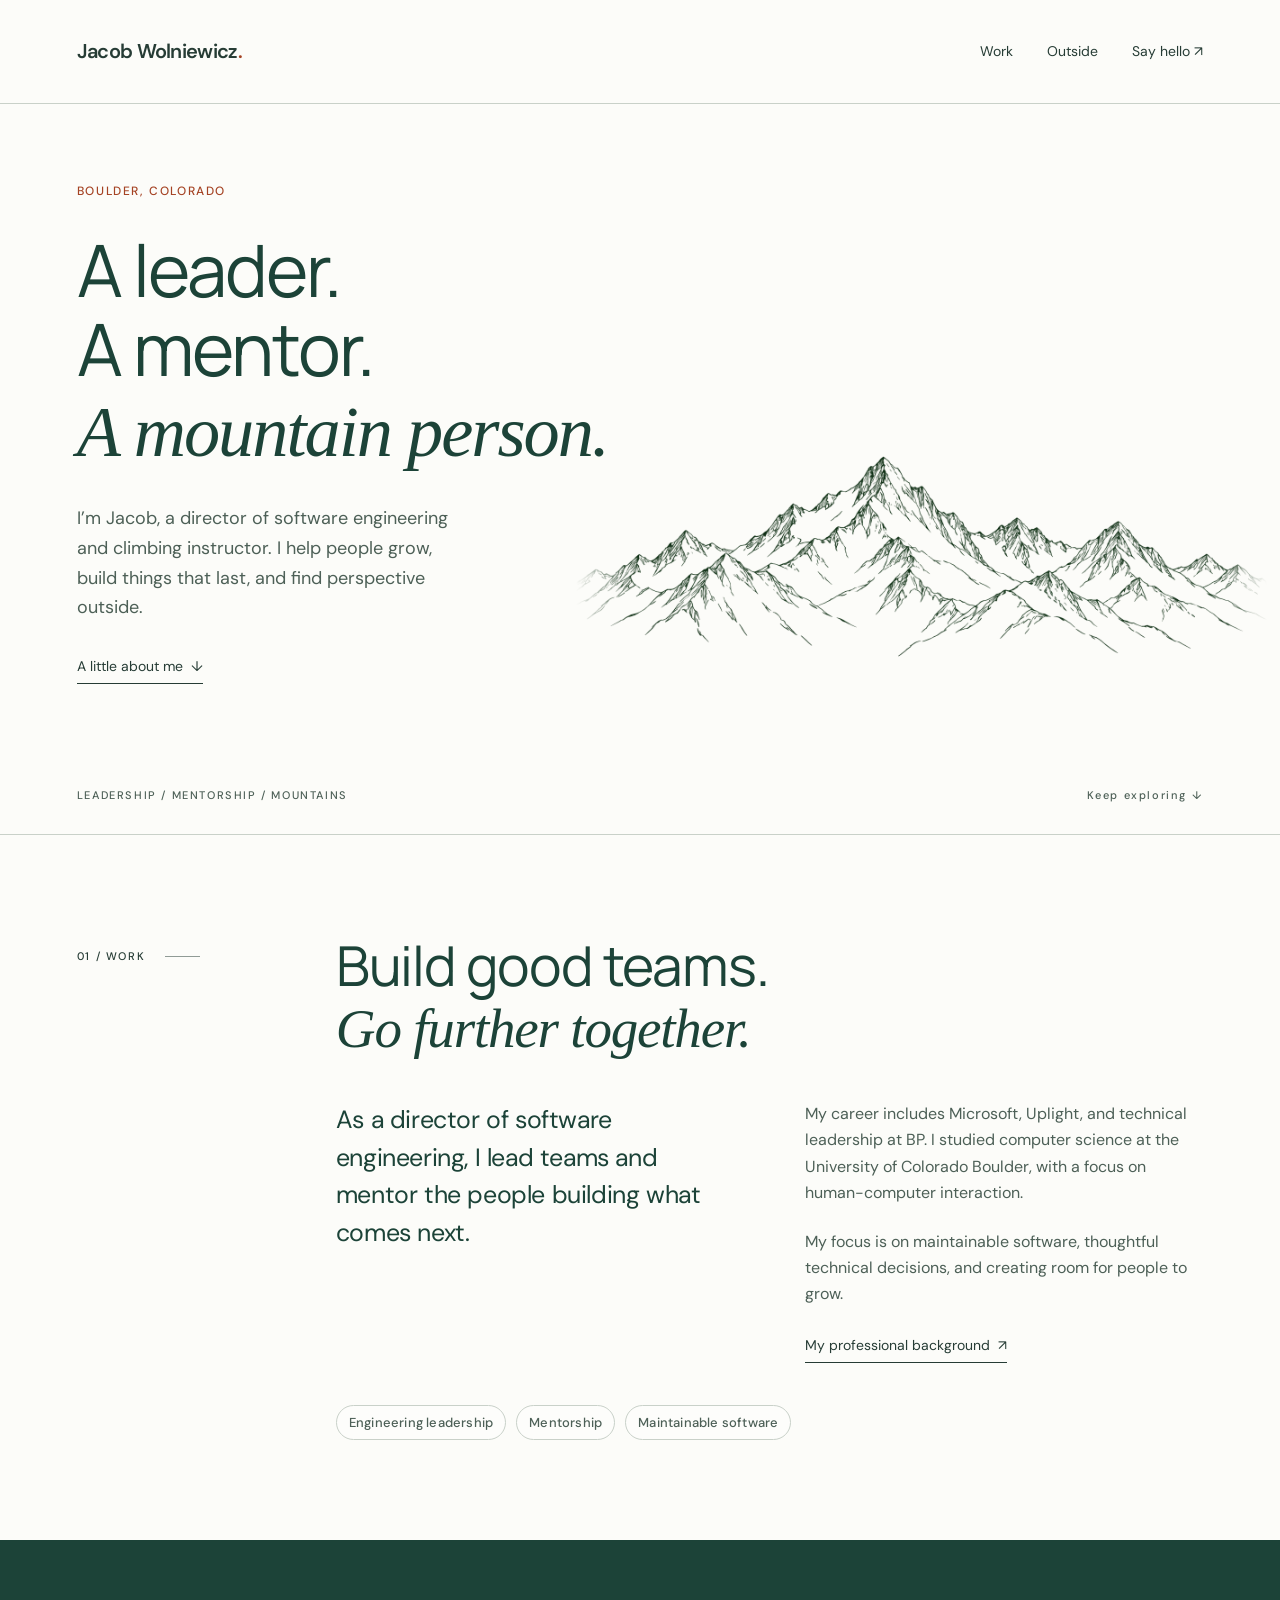
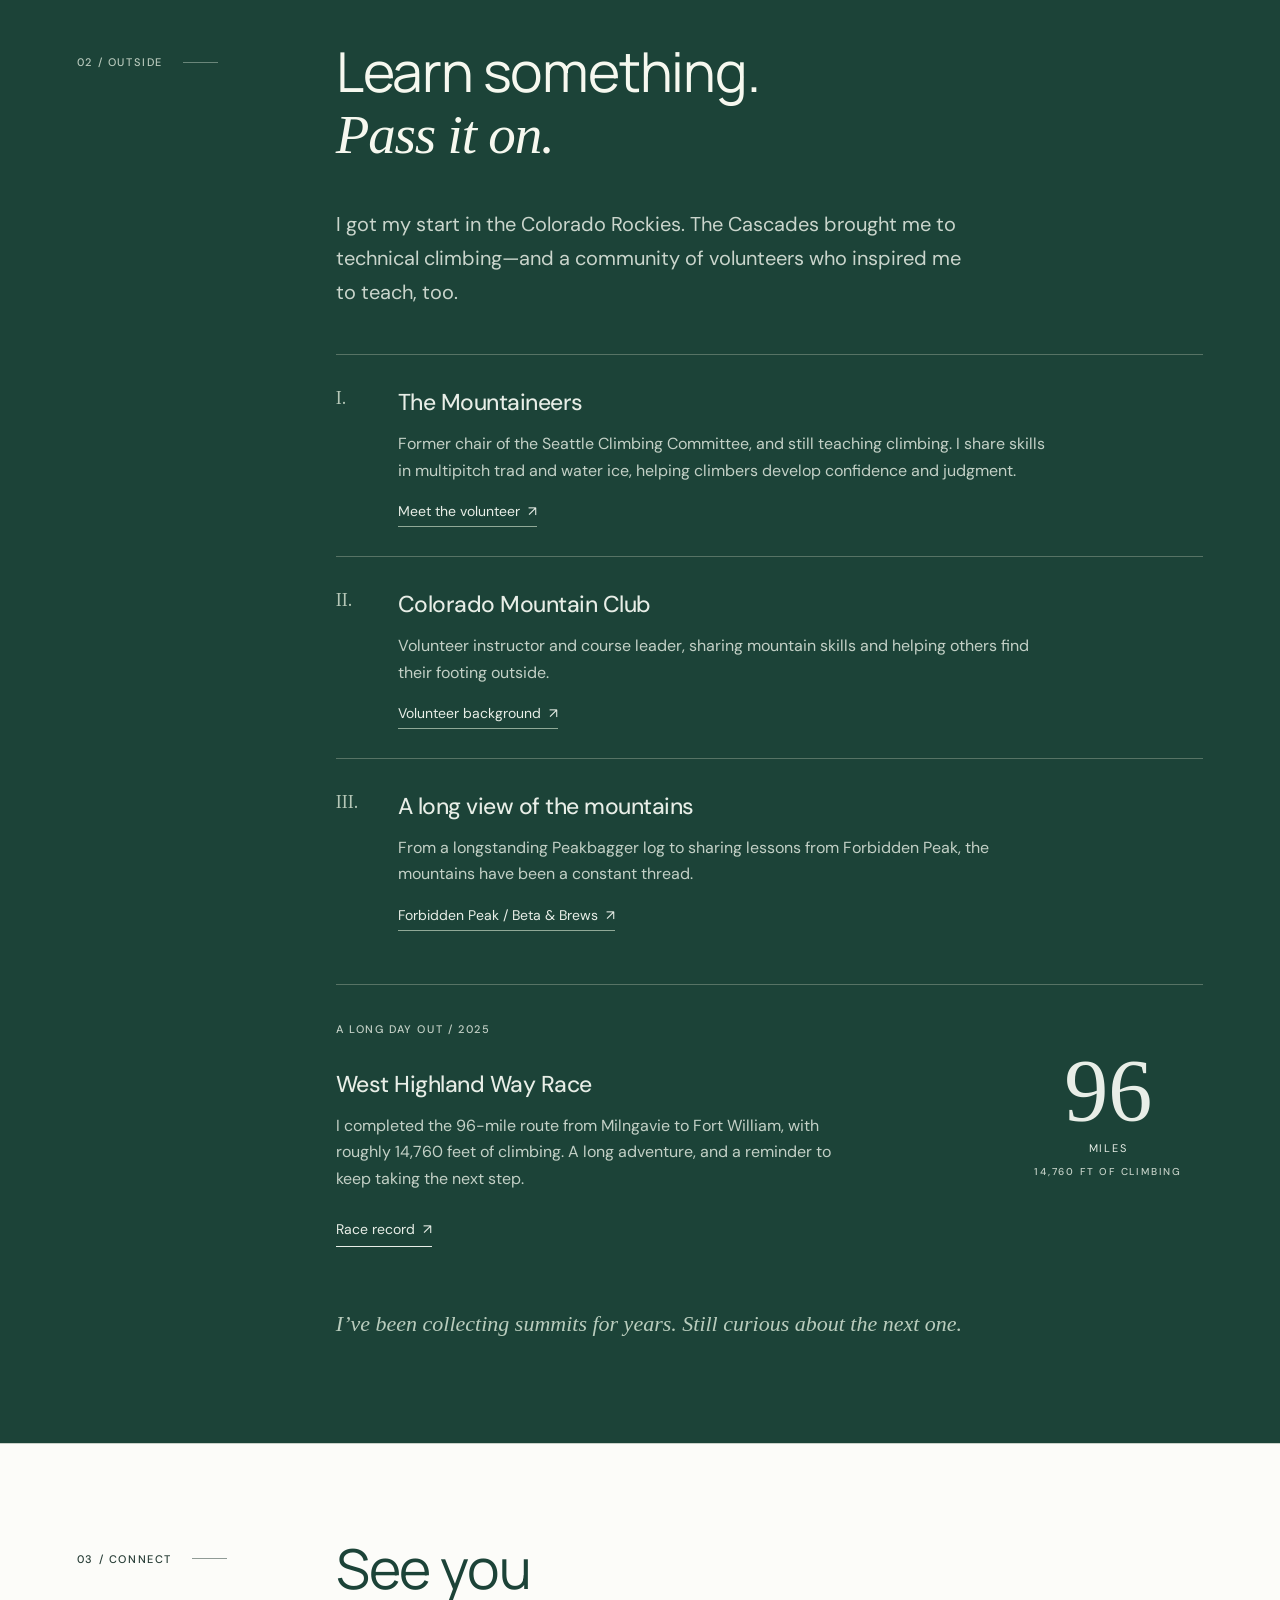
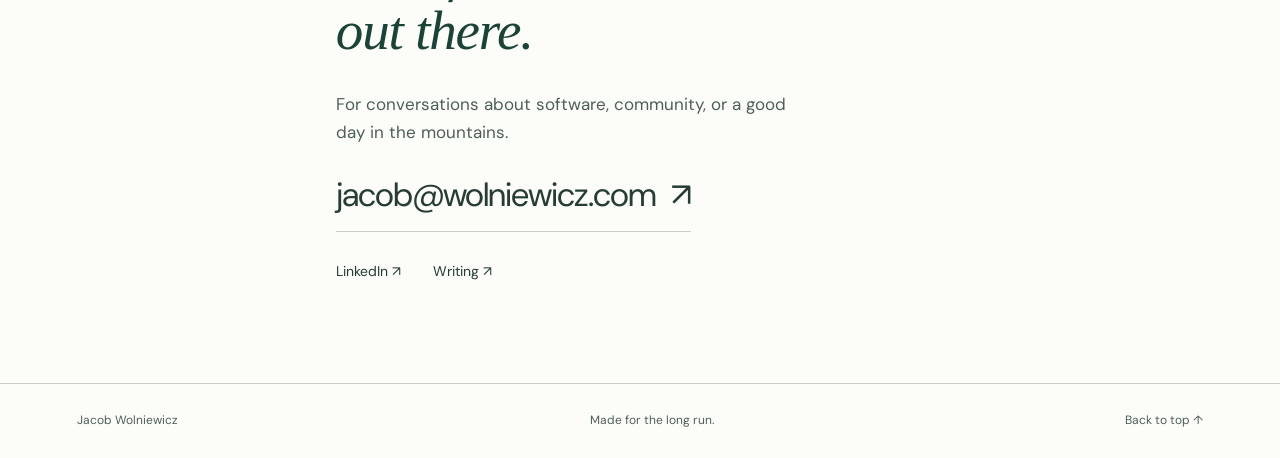
==== index.html @ ecffe402 "Polish layout and race details" ====
<!doctype html>
<html lang="en">
<head>
<meta charset="utf-8"><meta name="viewport" content="width=device-width,initial-scale=1">
<title>Jacob Wolniewicz — Software, mountains & community</title>
<meta name="description" content="Jacob Wolniewicz. Director of software engineering, mentor, and climbing instructor in Boulder, Colorado.">
<link rel="icon" href="data:image/svg+xml,%3Csvg xmlns='http://www.w3.org/2000/svg' viewBox='0 0 40 40'%3E%3Crect width='40' height='40' rx='8' fill='%231c4338'/%3E%3Ctext x='8' y='29' font-family='Arial' font-size='26' fill='white'%3EJ%3C/text%3E%3C/svg%3E">
<link rel="stylesheet" href="style.css">
</head>
<body>
<a class="skip" href="#main">Skip to content</a>
<header><a class="name" href="#main">Jacob Wolniewicz<span class="brand-dot">.</span></a><nav aria-label="Main navigation"><a href="#work">Work</a><a href="#outside">Outside</a><a href="#contact">Say hello <span aria-hidden="true">↗</span></a></nav></header>
<main id="main">
<section class="hero" aria-labelledby="intro"><div class="hero-copy"><p class="eyebrow">BOULDER, COLORADO</p><h1 id="intro">A leader.<br>A mentor.<br><em>A mountain person.</em></h1><p class="intro">I’m Jacob, a director of software engineering and climbing instructor. I help people grow, build things that last, and find perspective outside.</p><a class="text-link" href="#work">A little about me <span aria-hidden="true">↓</span></a></div><div class="art" aria-hidden="true"></div><div class="hero-bottom"><span>LEADERSHIP / MENTORSHIP / MOUNTAINS</span><span>Keep exploring ↓</span></div></section>
<section class="section work" id="work"><div class="section-label"><span>01 / WORK</span><span class="small-rule"></span></div><div class="section-body"><h2>Build good teams.<br><em>Go further together.</em></h2><div class="two-col"><p class="lead">As a director of software engineering, I lead teams and mentor the people building what comes next.</p><div><p>My career includes Microsoft, Uplight, and technical leadership at BP. I studied computer science at the University of Colorado Boulder, with a focus on human-computer interaction.</p><p>My focus is on maintainable software, thoughtful technical decisions, and creating room for people to grow.</p><a class="text-link" href="https://www.linkedin.com/in/jacob-wolniewicz">My professional background <span aria-hidden="true">↗</span></a></div></div><div class="work-notes"><span>Engineering leadership</span><span>Mentorship</span><span>Maintainable software</span></div></div></section>
<section class="outside section" id="outside"><div class="section-label"><span>02 / OUTSIDE</span><span class="small-rule"></span></div><div class="section-body"><h2>Learn something.<br><em>Pass it on.</em></h2><p class="outside-intro">I got my start in the Colorado Rockies. The Cascades brought me to technical climbing—and a community of volunteers who inspired me to teach, too.</p><div class="experience"><article><span class="index">I.</span><div><h3>The Mountaineers</h3><p>Former chair of the Seattle Climbing Committee, and still teaching climbing. I share skills in multipitch trad and water ice, helping climbers develop confidence and judgment.</p><a href="https://www.mountaineers.org/blog/leader-spotlight-jacob-wolniewicz">Meet the volunteer <span aria-hidden="true">↗</span></a></div></article><article><span class="index">II.</span><div><h3>Colorado Mountain Club</h3><p>Volunteer instructor and course leader, sharing mountain skills and helping others find their footing outside.</p><a href="https://www.linkedin.com/in/jacob-wolniewicz">Volunteer background <span aria-hidden="true">↗</span></a></div></article><article><span class="index">III.</span><div><h3>A long view of the mountains</h3><p>From a longstanding Peakbagger log to sharing lessons from Forbidden Peak, the mountains have been a constant thread.</p><a href="https://www.mountaineers.org/locations-lodges/seattle-program-center/events/beta-brews-forbidden-peak">Forbidden Peak / Beta &amp; Brews <span aria-hidden="true">↗</span></a></div></article></div><div class="milestone"><div><p class="eyebrow">A LONG DAY OUT / 2025</p><h3>West Highland Way Race</h3><p>I completed the 96-mile route from Milngavie to Fort William, with roughly 14,760 feet of climbing. A long adventure, and a reminder to keep taking the next step.</p><a class="text-link" href="https://utmb.world/en/runner/3576025.jacob.wolniewicz">Race record <span aria-hidden="true">↗</span></a></div><div class="race-number">96<span>MILES</span><small>14,760 FT OF CLIMBING</small></div></div><p class="aside">I’ve been collecting summits for years. Still curious about the next one.</p></div></section>
<section class="section contact" id="contact"><div class="section-label"><span>03 / CONNECT</span><span class="small-rule"></span></div><div class="section-body"><h2>See you<br><em>out there.</em></h2><p>For conversations about software, community, or a good day in the mountains.</p><a class="email" href="mailto:jacob@wolniewicz.com">jacob@wolniewicz.com <span aria-hidden="true">↗</span></a><div class="social"><a href="https://www.linkedin.com/in/jacob-wolniewicz">LinkedIn ↗</a><a href="https://medium.com/@jacobwolniewicz">Writing ↗</a></div></div></section>
</main><footer><a href="#main">Jacob Wolniewicz</a><span>Made for the long run.</span><a href="#main">Back to top ↑</a></footer>
</body></html>
---- style.css ----
@import url('https://fonts.googleapis.com/css2?family=DM+Sans:wght@400;450;500;600;700&family=Manrope:wght@400;500;600&display=swap');
:root{--ink:#1c4338;--text:#263c35;--muted:#4d6057;--line:#c9d1c9;--paper:#fcfcf9;--accent:#a54324}*{box-sizing:border-box}html{scroll-behavior:smooth;scroll-padding-top:6rem}body{margin:0;color:var(--text);background:var(--paper);font-family:'DM Sans',sans-serif;font-size:17px;line-height:1.65}a{color:inherit;text-decoration:none}a:hover{color:var(--accent)}a:focus-visible{outline:2px solid var(--accent);outline-offset:6px}.skip{position:fixed;top:-6rem;padding:1rem;background:white;z-index:10}.skip:focus{top:0}header{height:104px;max-width:1440px;margin:auto;padding:0 6%;display:flex;align-items:center;justify-content:space-between;border-bottom:1px solid var(--line);gap:24px}.name{font-size:20px;letter-spacing:-.7px;font-weight:600}.brand-dot{color:var(--accent)}nav{display:flex;gap:34px;font-size:14px}.hero{position:relative;max-width:1440px;margin:auto;min-height:730px;padding:78px 6% 86px;overflow:hidden}.hero-copy{position:relative;z-index:1;width:56%;pointer-events:none}.hero-copy a{pointer-events:auto}.eyebrow,.section-label,.hero-bottom,.work-notes{font-size:12px;letter-spacing:1.6px;font-weight:500}.eyebrow{margin:0 0 28px;color:var(--accent)}h1,h2{font-family:'Manrope',sans-serif;font-weight:400;line-height:1.1;margin:0;color:var(--ink)}h1{font-size:clamp(52px,5.65vw,81px);letter-spacing:-2px}h1 em,h2 em{font-family:Georgia,serif;font-weight:400}p{margin:0 0 22px}.intro{max-width:390px;margin:32px 0 28px;color:var(--muted);font-size:18px}.text-link{display:inline-flex;gap:8px;align-items:center;font-size:14px;border-bottom:1px solid currentColor;padding-bottom:5px}.art{position:absolute;width:54%;height:500px;right:1%;top:150px;background-position:right bottom;background-size:contain;background-repeat:no-repeat;pointer-events:none;-webkit-mask-image:linear-gradient(to right,transparent 0,#000 8%,#000 94%,transparent 100%);mask-image:linear-gradient(to right,transparent 0,#000 8%,#000 94%,transparent 100%)}.hero-bottom{position:absolute;bottom:30px;left:6%;right:6%;display:flex;justify-content:space-between;gap:20px;color:var(--muted);font-size:11px}.section{padding:100px 6%;display:grid;grid-template-columns:23% 77%;border-top:1px solid var(--line);max-width:1440px;margin:auto}.section-label{padding-top:12px;display:flex;align-items:center;gap:20px;align-self:start;font-size:11px}.small-rule{width:35px;height:1px;background:currentColor;opacity:.5}h2{font-size:clamp(40px,4.3vw,62px);margin-bottom:42px;letter-spacing:-1.2px}h2 em{letter-spacing:-1.2px}.two-col{display:grid;grid-template-columns:1fr 1fr;gap:70px}.two-col p{font-size:16px;color:var(--muted)}.two-col .lead{font-size:25px;line-height:1.5;letter-spacing:-.4px;color:var(--ink)}.work-notes{display:flex;flex-wrap:wrap;gap:10px;margin-top:42px;letter-spacing:.2px;font-size:13px;color:var(--muted)}.work-notes span{border:1px solid var(--line);border-radius:999px;padding:6px 12px;background:rgba(255,255,255,.32)}.outside{background:var(--ink);color:#e8eee7;border-color:var(--ink)}.outside h2{color:#f6f8ef}.outside-intro{max-width:640px;font-size:20px;line-height:1.7;color:#cad5cc}.outside .section-label{color:#b8c9bc}.experience{margin-top:45px}.experience article{display:grid;grid-template-columns:52px 1fr;gap:10px;border-top:1px solid #577365;padding:29px 0}.index{font-family:Georgia,serif;font-size:18px;color:#b5c7b7}h3{margin:0 0 9px;font-size:23px;font-weight:450;letter-spacing:-.5px}.experience p{max-width:650px;font-size:16px;color:#c3d0c6;margin-bottom:12px}.experience a{display:inline-flex;gap:8px;align-items:center;font-size:14px;border-bottom:1px solid #90a997;padding-bottom:3px}.outside a:hover{color:#fff}.aside{font-family:Georgia,serif;font-size:22px;font-style:italic;color:#b9ccbd;margin:24px 0 0}.contact{padding-top:94px;padding-bottom:100px}.contact h2{margin-bottom:28px}.contact p{color:var(--muted);max-width:460px}.email{font-size:clamp(19px,2.6vw,34px);letter-spacing:-1px;border-bottom:1px solid var(--line);padding-bottom:8px;display:inline-block;overflow-wrap:anywhere}.email span{margin-left:8px}.social{display:flex;gap:32px;font-size:14px;margin-top:28px}footer{max-width:1440px;margin:auto;padding:27px 6%;border-top:1px solid var(--line);display:flex;justify-content:space-between;gap:20px;font-size:12px;color:var(--muted)}@media(min-width:1441px){body{max-width:1600px;margin:auto}}@media(max-width:800px){header{height:84px;padding:0 6%}nav{gap:18px}.name{font-size:17px}.hero{padding-top:60px;min-height:790px}.hero-copy{width:100%}h1{font-size:60px;letter-spacing:-1.5px}.intro{max-width:340px}.art{width:87%;right:1%;height:330px;top:415px;opacity:.85}.hero-bottom{font-size:10px}.hero-bottom span:last-child{display:none}.section{grid-template-columns:1fr;padding:58px 6%;gap:28px}.section-label{padding:0}h2{font-size:48px;margin-bottom:30px}.two-col{gap:24px}.two-col .lead{font-size:22px}.outside-intro{font-size:18px}.experience article{grid-template-columns:34px 1fr}.contact{padding-bottom:64px}footer span{display:none}}@media(max-width:450px){header{gap:14px}.name{max-width:120px;line-height:1.25}nav{gap:15px;font-size:13px}nav a:last-child span{display:none}.hero{min-height:775px}h1{font-size:53px}.hero-copy{width:100%}.intro{font-size:17px;max-width:310px}.two-col{grid-template-columns:1fr}.art{top:437px;height:260px;width:100%;right:0}.hero-bottom{letter-spacing:.8px}.work-notes{margin-top:28px}.email{font-size:21px;letter-spacing:-.5px}.email span{margin-left:4px}h2{font-size:43px}.aside{font-size:20px}}@media(prefers-reduced-motion:reduce){html{scroll-behavior:auto}}

.art{background-image:url('alpine-line-art-transparent.png')}

.milestone{border-top:1px solid #577365;margin-top:24px;padding:35px 0;display:grid;grid-template-columns:1fr 190px;gap:40px}.milestone p{font-size:16px;color:#c3d0c6;max-width:520px}.milestone .eyebrow{font-size:11px;color:#c3d0c6}.race-number{font-family:Georgia,serif;font-size:88px;line-height:1.05;text-align:center;padding-top:25px}.race-number span,.race-number small{display:block;font-family:'DM Sans',sans-serif;letter-spacing:1.8px}.race-number span{font-size:11px;margin-top:6px}.race-number small{font-size:10px;font-weight:500;margin-top:12px;color:#c3d0c6}@media(max-width:800px){.hero-copy{width:100%}h1{font-size:clamp(42px,7vw,60px)}}@media(max-width:450px){.milestone{grid-template-columns:1fr;gap:4px}.race-number{text-align:left;font-size:66px;padding:0}.race-number span{display:inline;margin-left:14px}.race-number small{font-size:9px;margin-top:7px}h1 em{letter-spacing:-1.5px}}

h1 em{letter-spacing:-2px}@media(min-width:801px) and (max-width:1100px){.art{right:1%;width:56%}}
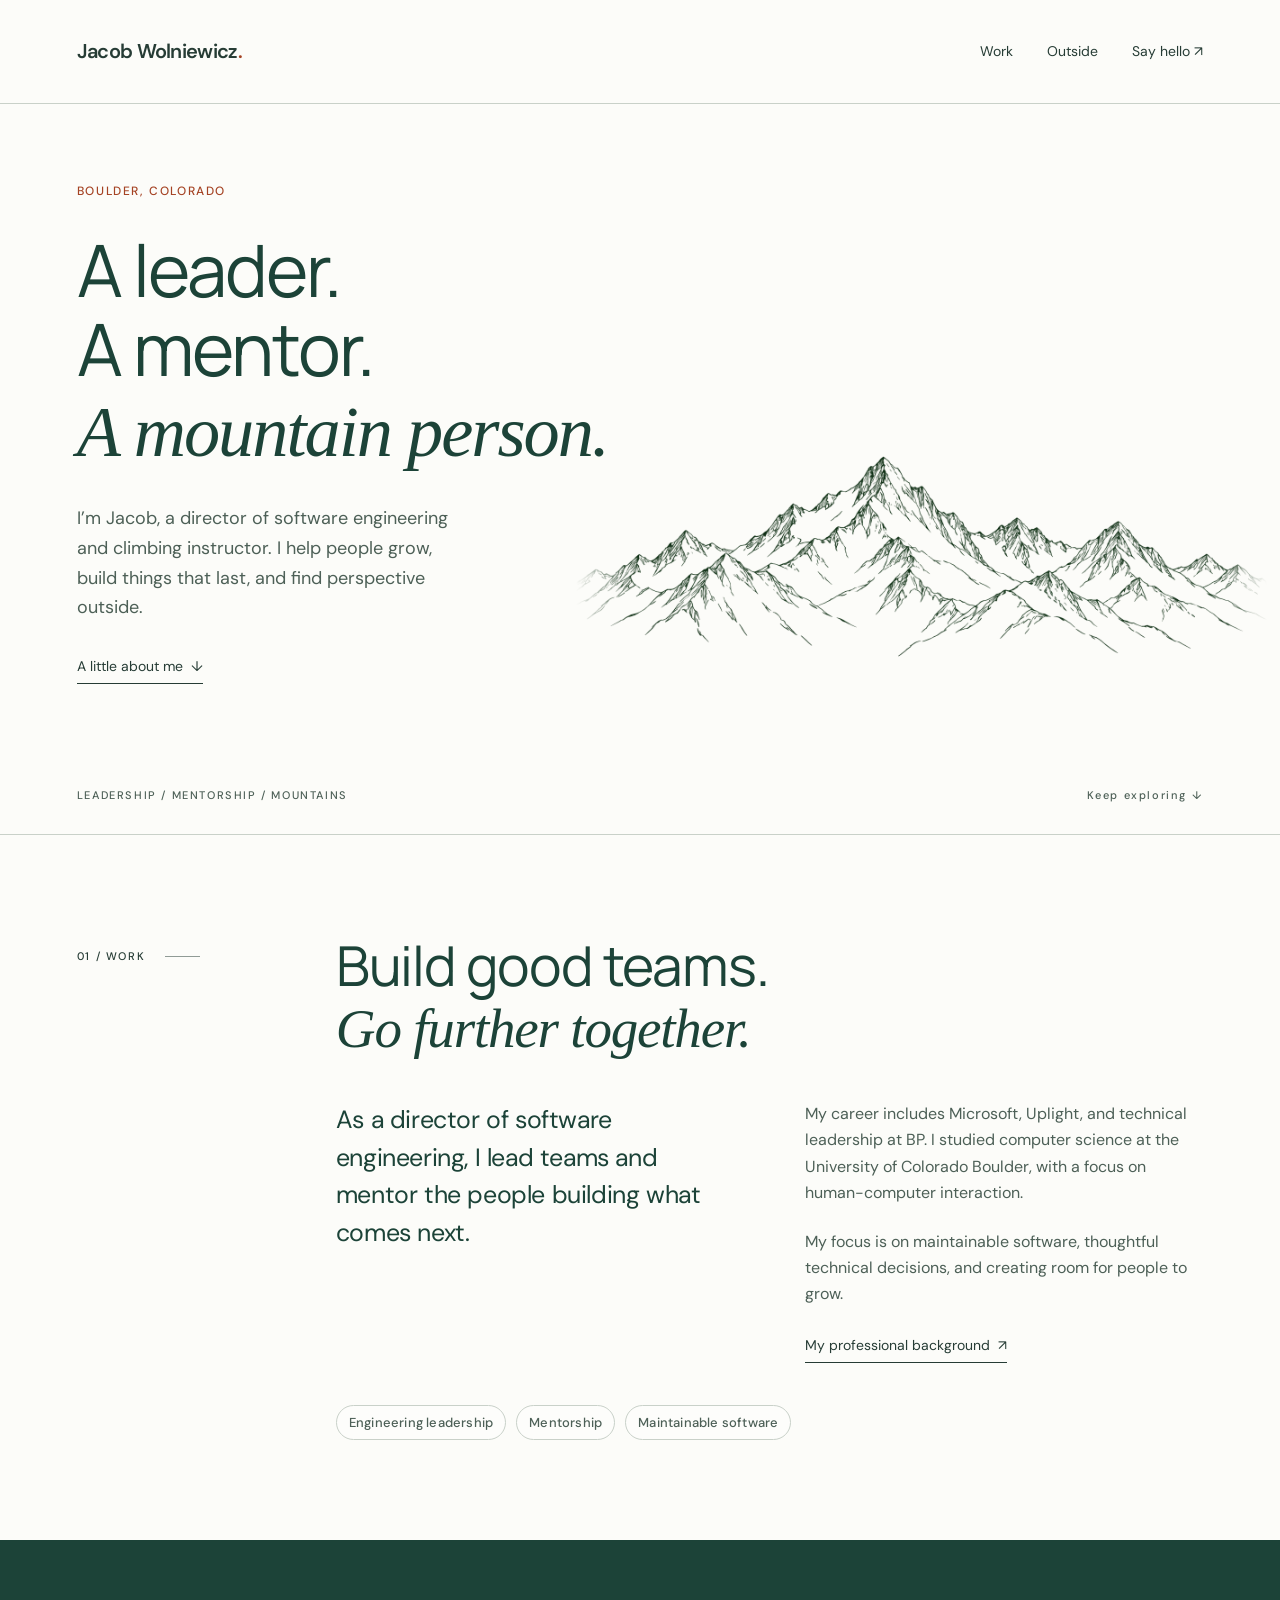
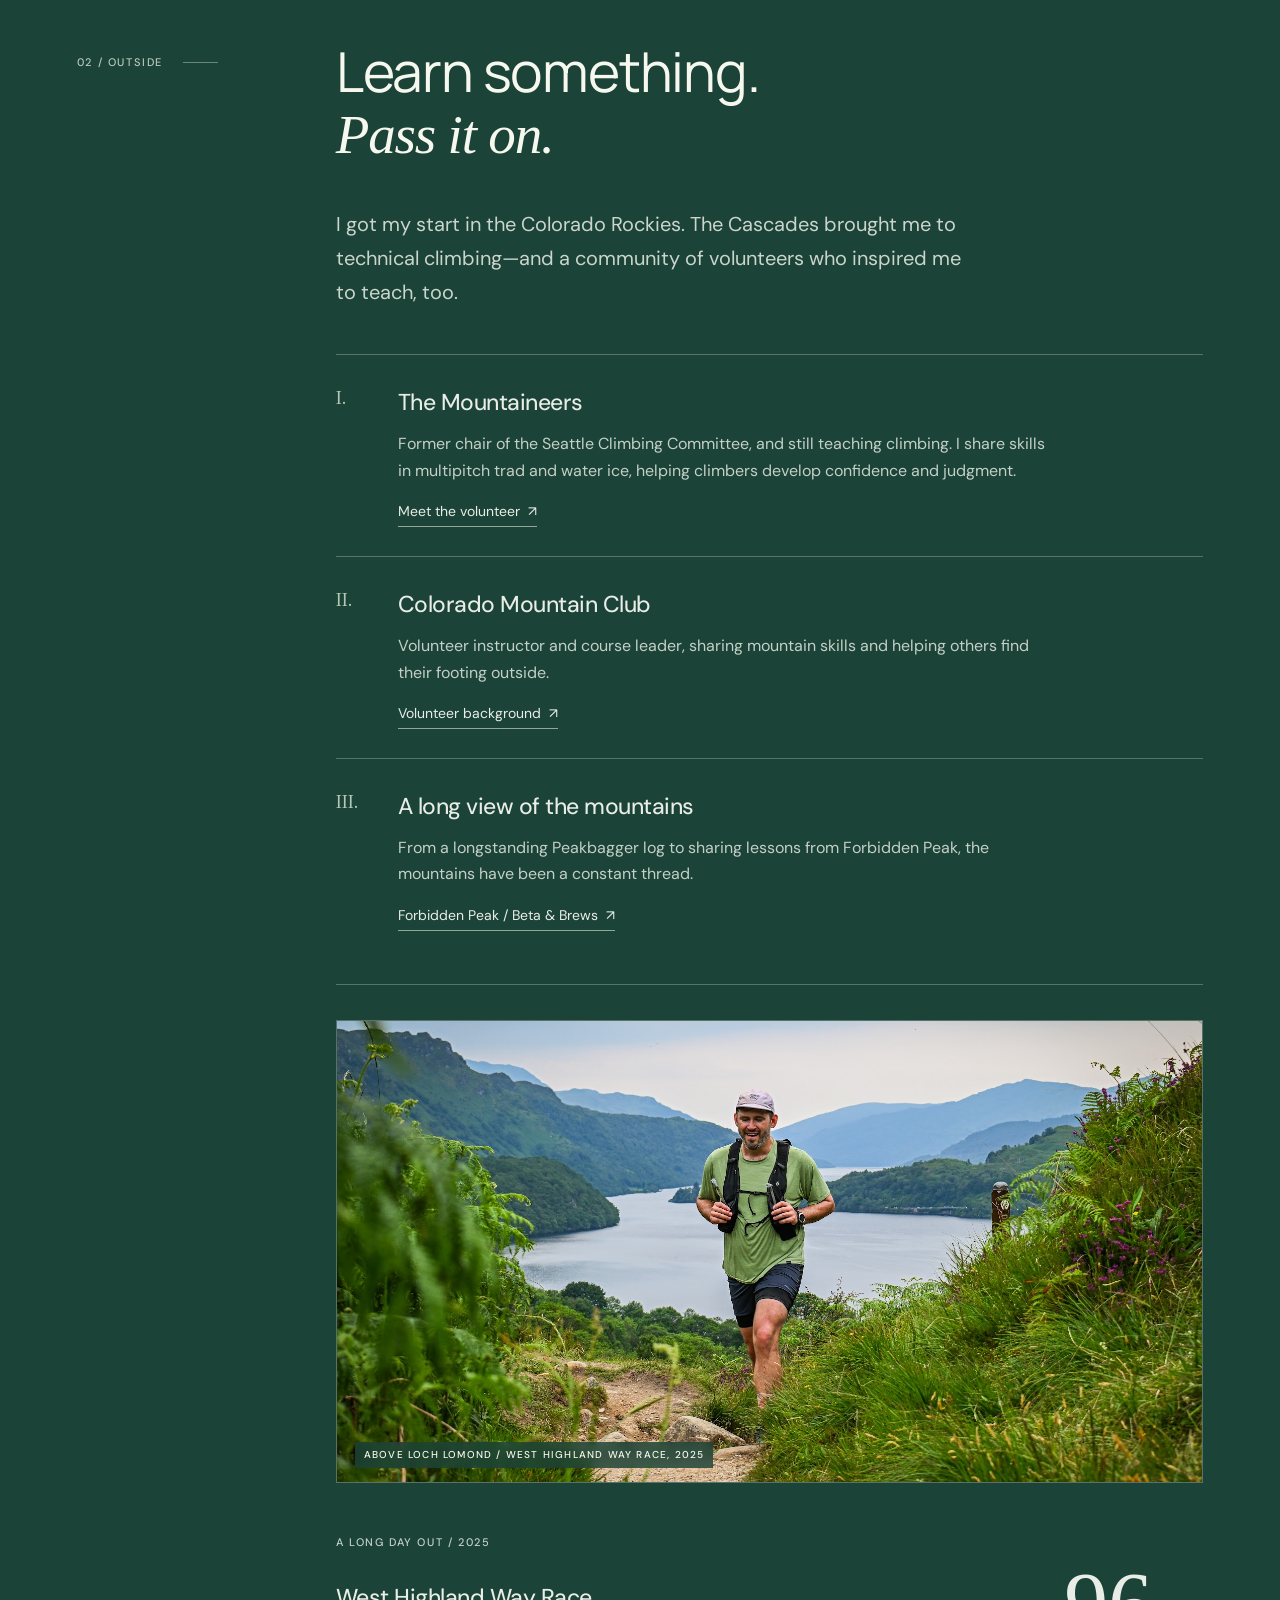
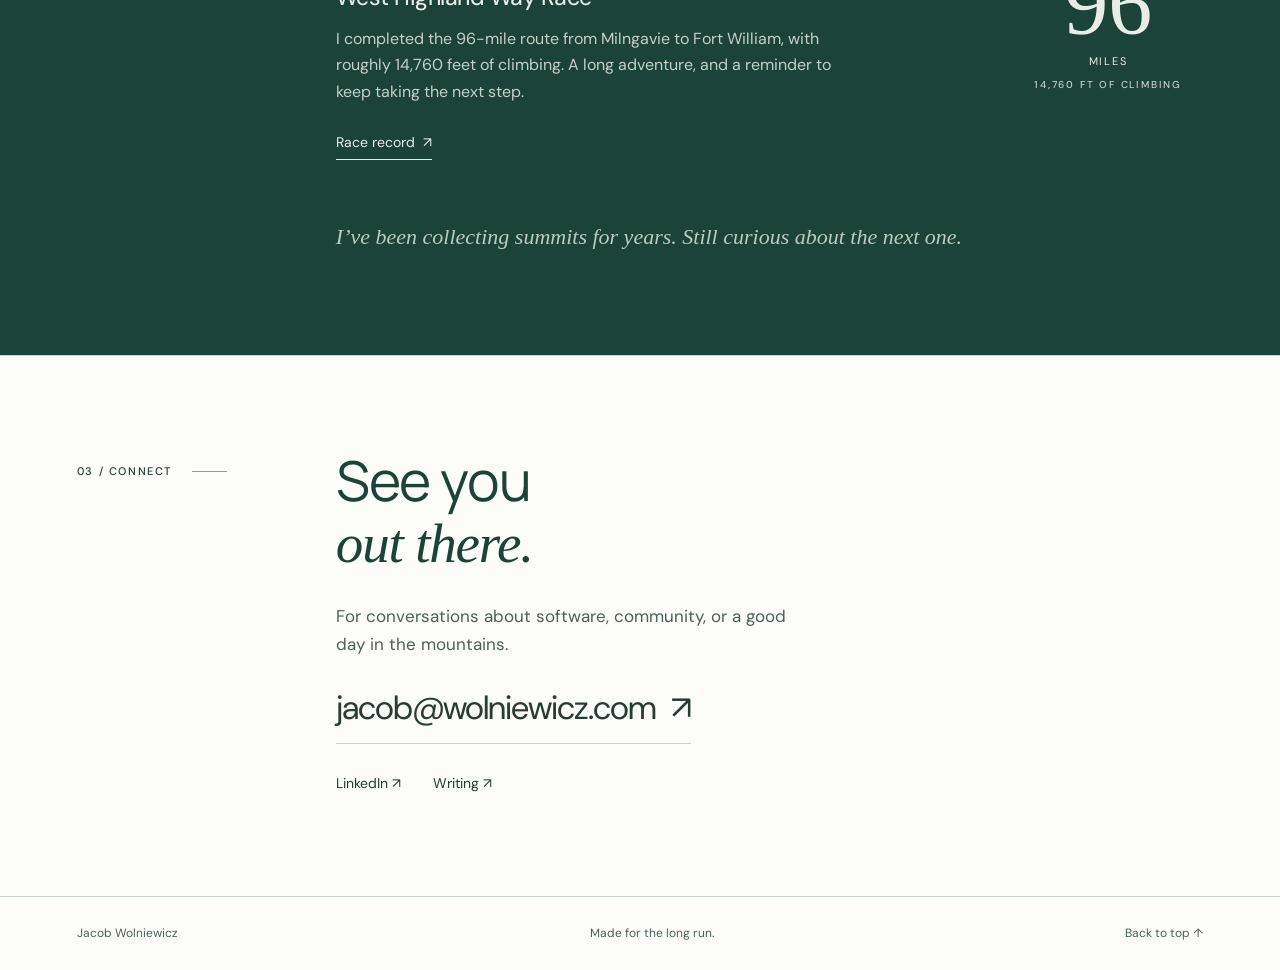
==== commit 27534a1c: "Add race photo and mountain favicon" ====
--- a/index.html
+++ b/index.html
@@ -1,19 +1,19 @@
-<!doctype html>
-<html lang="en">
-<head>
-<meta charset="utf-8"><meta name="viewport" content="width=device-width,initial-scale=1">
-<title>Jacob Wolniewicz — Software, mountains & community</title>
-<meta name="description" content="Jacob Wolniewicz. Director of software engineering, mentor, and climbing instructor in Boulder, Colorado.">
-<link rel="icon" href="data:image/svg+xml,%3Csvg xmlns='http://www.w3.org/2000/svg' viewBox='0 0 40 40'%3E%3Crect width='40' height='40' rx='8' fill='%231c4338'/%3E%3Ctext x='8' y='29' font-family='Arial' font-size='26' fill='white'%3EJ%3C/text%3E%3C/svg%3E">
-<link rel="stylesheet" href="style.css">
-</head>
-<body>
-<a class="skip" href="#main">Skip to content</a>
-<header><a class="name" href="#main">Jacob Wolniewicz<span class="brand-dot">.</span></a><nav aria-label="Main navigation"><a href="#work">Work</a><a href="#outside">Outside</a><a href="#contact">Say hello <span aria-hidden="true">↗</span></a></nav></header>
-<main id="main">
-<section class="hero" aria-labelledby="intro"><div class="hero-copy"><p class="eyebrow">BOULDER, COLORADO</p><h1 id="intro">A leader.<br>A mentor.<br><em>A mountain person.</em></h1><p class="intro">I’m Jacob, a director of software engineering and climbing instructor. I help people grow, build things that last, and find perspective outside.</p><a class="text-link" href="#work">A little about me <span aria-hidden="true">↓</span></a></div><div class="art" aria-hidden="true"></div><div class="hero-bottom"><span>LEADERSHIP / MENTORSHIP / MOUNTAINS</span><span>Keep exploring ↓</span></div></section>
-<section class="section work" id="work"><div class="section-label"><span>01 / WORK</span><span class="small-rule"></span></div><div class="section-body"><h2>Build good teams.<br><em>Go further together.</em></h2><div class="two-col"><p class="lead">As a director of software engineering, I lead teams and mentor the people building what comes next.</p><div><p>My career includes Microsoft, Uplight, and technical leadership at BP. I studied computer science at the University of Colorado Boulder, with a focus on human-computer interaction.</p><p>My focus is on maintainable software, thoughtful technical decisions, and creating room for people to grow.</p><a class="text-link" href="https://www.linkedin.com/in/jacob-wolniewicz">My professional background <span aria-hidden="true">↗</span></a></div></div><div class="work-notes"><span>Engineering leadership</span><span>Mentorship</span><span>Maintainable software</span></div></div></section>
-<section class="outside section" id="outside"><div class="section-label"><span>02 / OUTSIDE</span><span class="small-rule"></span></div><div class="section-body"><h2>Learn something.<br><em>Pass it on.</em></h2><p class="outside-intro">I got my start in the Colorado Rockies. The Cascades brought me to technical climbing—and a community of volunteers who inspired me to teach, too.</p><div class="experience"><article><span class="index">I.</span><div><h3>The Mountaineers</h3><p>Former chair of the Seattle Climbing Committee, and still teaching climbing. I share skills in multipitch trad and water ice, helping climbers develop confidence and judgment.</p><a href="https://www.mountaineers.org/blog/leader-spotlight-jacob-wolniewicz">Meet the volunteer <span aria-hidden="true">↗</span></a></div></article><article><span class="index">II.</span><div><h3>Colorado Mountain Club</h3><p>Volunteer instructor and course leader, sharing mountain skills and helping others find their footing outside.</p><a href="https://www.linkedin.com/in/jacob-wolniewicz">Volunteer background <span aria-hidden="true">↗</span></a></div></article><article><span class="index">III.</span><div><h3>A long view of the mountains</h3><p>From a longstanding Peakbagger log to sharing lessons from Forbidden Peak, the mountains have been a constant thread.</p><a href="https://www.mountaineers.org/locations-lodges/seattle-program-center/events/beta-brews-forbidden-peak">Forbidden Peak / Beta &amp; Brews <span aria-hidden="true">↗</span></a></div></article></div><div class="milestone"><div><p class="eyebrow">A LONG DAY OUT / 2025</p><h3>West Highland Way Race</h3><p>I completed the 96-mile route from Milngavie to Fort William, with roughly 14,760 feet of climbing. A long adventure, and a reminder to keep taking the next step.</p><a class="text-link" href="https://utmb.world/en/runner/3576025.jacob.wolniewicz">Race record <span aria-hidden="true">↗</span></a></div><div class="race-number">96<span>MILES</span><small>14,760 FT OF CLIMBING</small></div></div><p class="aside">I’ve been collecting summits for years. Still curious about the next one.</p></div></section>
-<section class="section contact" id="contact"><div class="section-label"><span>03 / CONNECT</span><span class="small-rule"></span></div><div class="section-body"><h2>See you<br><em>out there.</em></h2><p>For conversations about software, community, or a good day in the mountains.</p><a class="email" href="mailto:jacob@wolniewicz.com">jacob@wolniewicz.com <span aria-hidden="true">↗</span></a><div class="social"><a href="https://www.linkedin.com/in/jacob-wolniewicz">LinkedIn ↗</a><a href="https://medium.com/@jacobwolniewicz">Writing ↗</a></div></div></section>
-</main><footer><a href="#main">Jacob Wolniewicz</a><span>Made for the long run.</span><a href="#main">Back to top ↑</a></footer>
-</body></html>
+<!doctype html>
+<html lang="en">
+<head>
+<meta charset="utf-8"><meta name="viewport" content="width=device-width,initial-scale=1">
+<title>Jacob Wolniewicz — Software, mountains & community</title>
+<meta name="description" content="Jacob Wolniewicz. Director of software engineering, mentor, and climbing instructor in Boulder, Colorado.">
+<link rel="icon" type="image/svg+xml" href="favicon.svg">
+<link rel="stylesheet" href="style.css">
+</head>
+<body>
+<a class="skip" href="#main">Skip to content</a>
+<header><a class="name" href="#main">Jacob Wolniewicz<span class="brand-dot">.</span></a><nav aria-label="Main navigation"><a href="#work">Work</a><a href="#outside">Outside</a><a href="#contact">Say hello <span aria-hidden="true">↗</span></a></nav></header>
+<main id="main">
+<section class="hero" aria-labelledby="intro"><div class="hero-copy"><p class="eyebrow">BOULDER, COLORADO</p><h1 id="intro">A leader.<br>A mentor.<br><em>A mountain person.</em></h1><p class="intro">I’m Jacob, a director of software engineering and climbing instructor. I help people grow, build things that last, and find perspective outside.</p><a class="text-link" href="#work">A little about me <span aria-hidden="true">↓</span></a></div><div class="art" aria-hidden="true"></div><div class="hero-bottom"><span>LEADERSHIP / MENTORSHIP / MOUNTAINS</span><span>Keep exploring ↓</span></div></section>
+<section class="section work" id="work"><div class="section-label"><span>01 / WORK</span><span class="small-rule"></span></div><div class="section-body"><h2>Build good teams.<br><em>Go further together.</em></h2><div class="two-col"><p class="lead">As a director of software engineering, I lead teams and mentor the people building what comes next.</p><div><p>My career includes Microsoft, Uplight, and technical leadership at BP. I studied computer science at the University of Colorado Boulder, with a focus on human-computer interaction.</p><p>My focus is on maintainable software, thoughtful technical decisions, and creating room for people to grow.</p><a class="text-link" href="https://www.linkedin.com/in/jacob-wolniewicz">My professional background <span aria-hidden="true">↗</span></a></div></div><div class="work-notes"><span>Engineering leadership</span><span>Mentorship</span><span>Maintainable software</span></div></div></section>
+<section class="outside section" id="outside"><div class="section-label"><span>02 / OUTSIDE</span><span class="small-rule"></span></div><div class="section-body"><h2>Learn something.<br><em>Pass it on.</em></h2><p class="outside-intro">I got my start in the Colorado Rockies. The Cascades brought me to technical climbing—and a community of volunteers who inspired me to teach, too.</p><div class="experience"><article><span class="index">I.</span><div><h3>The Mountaineers</h3><p>Former chair of the Seattle Climbing Committee, and still teaching climbing. I share skills in multipitch trad and water ice, helping climbers develop confidence and judgment.</p><a href="https://www.mountaineers.org/blog/leader-spotlight-jacob-wolniewicz">Meet the volunteer <span aria-hidden="true">↗</span></a></div></article><article><span class="index">II.</span><div><h3>Colorado Mountain Club</h3><p>Volunteer instructor and course leader, sharing mountain skills and helping others find their footing outside.</p><a href="https://www.linkedin.com/in/jacob-wolniewicz">Volunteer background <span aria-hidden="true">↗</span></a></div></article><article><span class="index">III.</span><div><h3>A long view of the mountains</h3><p>From a longstanding Peakbagger log to sharing lessons from Forbidden Peak, the mountains have been a constant thread.</p><a href="https://www.mountaineers.org/locations-lodges/seattle-program-center/events/beta-brews-forbidden-peak">Forbidden Peak / Beta &amp; Brews <span aria-hidden="true">↗</span></a></div></article></div><div class="milestone"><figure class="race-photo"><img src="west-highland-way-loch-lomond.jpg" alt="Jacob Wolniewicz running above Loch Lomond during the 2025 West Highland Way Race." width="1720" height="1146" loading="lazy" decoding="async"><figcaption>Above Loch Lomond / West Highland Way Race, 2025</figcaption></figure><div><p class="eyebrow">A LONG DAY OUT / 2025</p><h3>West Highland Way Race</h3><p>I completed the 96-mile route from Milngavie to Fort William, with roughly 14,760 feet of climbing. A long adventure, and a reminder to keep taking the next step.</p><a class="text-link" href="https://utmb.world/en/runner/3576025.jacob.wolniewicz">Race record <span aria-hidden="true">↗</span></a></div><div class="race-number">96<span>MILES</span><small>14,760 FT OF CLIMBING</small></div></div><p class="aside">I’ve been collecting summits for years. Still curious about the next one.</p></div></section>
+<section class="section contact" id="contact"><div class="section-label"><span>03 / CONNECT</span><span class="small-rule"></span></div><div class="section-body"><h2>See you<br><em>out there.</em></h2><p>For conversations about software, community, or a good day in the mountains.</p><a class="email" href="mailto:jacob@wolniewicz.com">jacob@wolniewicz.com <span aria-hidden="true">↗</span></a><div class="social"><a href="https://www.linkedin.com/in/jacob-wolniewicz">LinkedIn ↗</a><a href="https://medium.com/@jacobwolniewicz">Writing ↗</a></div></div></section>
+</main><footer><a href="#main">Jacob Wolniewicz</a><span>Made for the long run.</span><a href="#main">Back to top ↑</a></footer>
+</body></html>
--- a/style.css
+++ b/style.css
@@ -1,8 +1,9 @@
-@import url('https://fonts.googleapis.com/css2?family=DM+Sans:wght@400;450;500;600;700&family=Manrope:wght@400;500;600&display=swap');
-:root{--ink:#1c4338;--text:#263c35;--muted:#4d6057;--line:#c9d1c9;--paper:#fcfcf9;--accent:#a54324}*{box-sizing:border-box}html{scroll-behavior:smooth;scroll-padding-top:6rem}body{margin:0;color:var(--text);background:var(--paper);font-family:'DM Sans',sans-serif;font-size:17px;line-height:1.65}a{color:inherit;text-decoration:none}a:hover{color:var(--accent)}a:focus-visible{outline:2px solid var(--accent);outline-offset:6px}.skip{position:fixed;top:-6rem;padding:1rem;background:white;z-index:10}.skip:focus{top:0}header{height:104px;max-width:1440px;margin:auto;padding:0 6%;display:flex;align-items:center;justify-content:space-between;border-bottom:1px solid var(--line);gap:24px}.name{font-size:20px;letter-spacing:-.7px;font-weight:600}.brand-dot{color:var(--accent)}nav{display:flex;gap:34px;font-size:14px}.hero{position:relative;max-width:1440px;margin:auto;min-height:730px;padding:78px 6% 86px;overflow:hidden}.hero-copy{position:relative;z-index:1;width:56%;pointer-events:none}.hero-copy a{pointer-events:auto}.eyebrow,.section-label,.hero-bottom,.work-notes{font-size:12px;letter-spacing:1.6px;font-weight:500}.eyebrow{margin:0 0 28px;color:var(--accent)}h1,h2{font-family:'Manrope',sans-serif;font-weight:400;line-height:1.1;margin:0;color:var(--ink)}h1{font-size:clamp(52px,5.65vw,81px);letter-spacing:-2px}h1 em,h2 em{font-family:Georgia,serif;font-weight:400}p{margin:0 0 22px}.intro{max-width:390px;margin:32px 0 28px;color:var(--muted);font-size:18px}.text-link{display:inline-flex;gap:8px;align-items:center;font-size:14px;border-bottom:1px solid currentColor;padding-bottom:5px}.art{position:absolute;width:54%;height:500px;right:1%;top:150px;background-position:right bottom;background-size:contain;background-repeat:no-repeat;pointer-events:none;-webkit-mask-image:linear-gradient(to right,transparent 0,#000 8%,#000 94%,transparent 100%);mask-image:linear-gradient(to right,transparent 0,#000 8%,#000 94%,transparent 100%)}.hero-bottom{position:absolute;bottom:30px;left:6%;right:6%;display:flex;justify-content:space-between;gap:20px;color:var(--muted);font-size:11px}.section{padding:100px 6%;display:grid;grid-template-columns:23% 77%;border-top:1px solid var(--line);max-width:1440px;margin:auto}.section-label{padding-top:12px;display:flex;align-items:center;gap:20px;align-self:start;font-size:11px}.small-rule{width:35px;height:1px;background:currentColor;opacity:.5}h2{font-size:clamp(40px,4.3vw,62px);margin-bottom:42px;letter-spacing:-1.2px}h2 em{letter-spacing:-1.2px}.two-col{display:grid;grid-template-columns:1fr 1fr;gap:70px}.two-col p{font-size:16px;color:var(--muted)}.two-col .lead{font-size:25px;line-height:1.5;letter-spacing:-.4px;color:var(--ink)}.work-notes{display:flex;flex-wrap:wrap;gap:10px;margin-top:42px;letter-spacing:.2px;font-size:13px;color:var(--muted)}.work-notes span{border:1px solid var(--line);border-radius:999px;padding:6px 12px;background:rgba(255,255,255,.32)}.outside{background:var(--ink);color:#e8eee7;border-color:var(--ink)}.outside h2{color:#f6f8ef}.outside-intro{max-width:640px;font-size:20px;line-height:1.7;color:#cad5cc}.outside .section-label{color:#b8c9bc}.experience{margin-top:45px}.experience article{display:grid;grid-template-columns:52px 1fr;gap:10px;border-top:1px solid #577365;padding:29px 0}.index{font-family:Georgia,serif;font-size:18px;color:#b5c7b7}h3{margin:0 0 9px;font-size:23px;font-weight:450;letter-spacing:-.5px}.experience p{max-width:650px;font-size:16px;color:#c3d0c6;margin-bottom:12px}.experience a{display:inline-flex;gap:8px;align-items:center;font-size:14px;border-bottom:1px solid #90a997;padding-bottom:3px}.outside a:hover{color:#fff}.aside{font-family:Georgia,serif;font-size:22px;font-style:italic;color:#b9ccbd;margin:24px 0 0}.contact{padding-top:94px;padding-bottom:100px}.contact h2{margin-bottom:28px}.contact p{color:var(--muted);max-width:460px}.email{font-size:clamp(19px,2.6vw,34px);letter-spacing:-1px;border-bottom:1px solid var(--line);padding-bottom:8px;display:inline-block;overflow-wrap:anywhere}.email span{margin-left:8px}.social{display:flex;gap:32px;font-size:14px;margin-top:28px}footer{max-width:1440px;margin:auto;padding:27px 6%;border-top:1px solid var(--line);display:flex;justify-content:space-between;gap:20px;font-size:12px;color:var(--muted)}@media(min-width:1441px){body{max-width:1600px;margin:auto}}@media(max-width:800px){header{height:84px;padding:0 6%}nav{gap:18px}.name{font-size:17px}.hero{padding-top:60px;min-height:790px}.hero-copy{width:100%}h1{font-size:60px;letter-spacing:-1.5px}.intro{max-width:340px}.art{width:87%;right:1%;height:330px;top:415px;opacity:.85}.hero-bottom{font-size:10px}.hero-bottom span:last-child{display:none}.section{grid-template-columns:1fr;padding:58px 6%;gap:28px}.section-label{padding:0}h2{font-size:48px;margin-bottom:30px}.two-col{gap:24px}.two-col .lead{font-size:22px}.outside-intro{font-size:18px}.experience article{grid-template-columns:34px 1fr}.contact{padding-bottom:64px}footer span{display:none}}@media(max-width:450px){header{gap:14px}.name{max-width:120px;line-height:1.25}nav{gap:15px;font-size:13px}nav a:last-child span{display:none}.hero{min-height:775px}h1{font-size:53px}.hero-copy{width:100%}.intro{font-size:17px;max-width:310px}.two-col{grid-template-columns:1fr}.art{top:437px;height:260px;width:100%;right:0}.hero-bottom{letter-spacing:.8px}.work-notes{margin-top:28px}.email{font-size:21px;letter-spacing:-.5px}.email span{margin-left:4px}h2{font-size:43px}.aside{font-size:20px}}@media(prefers-reduced-motion:reduce){html{scroll-behavior:auto}}
-
-.art{background-image:url('alpine-line-art-transparent.png')}
-
-.milestone{border-top:1px solid #577365;margin-top:24px;padding:35px 0;display:grid;grid-template-columns:1fr 190px;gap:40px}.milestone p{font-size:16px;color:#c3d0c6;max-width:520px}.milestone .eyebrow{font-size:11px;color:#c3d0c6}.race-number{font-family:Georgia,serif;font-size:88px;line-height:1.05;text-align:center;padding-top:25px}.race-number span,.race-number small{display:block;font-family:'DM Sans',sans-serif;letter-spacing:1.8px}.race-number span{font-size:11px;margin-top:6px}.race-number small{font-size:10px;font-weight:500;margin-top:12px;color:#c3d0c6}@media(max-width:800px){.hero-copy{width:100%}h1{font-size:clamp(42px,7vw,60px)}}@media(max-width:450px){.milestone{grid-template-columns:1fr;gap:4px}.race-number{text-align:left;font-size:66px;padding:0}.race-number span{display:inline;margin-left:14px}.race-number small{font-size:9px;margin-top:7px}h1 em{letter-spacing:-1.5px}}
-
-h1 em{letter-spacing:-2px}@media(min-width:801px) and (max-width:1100px){.art{right:1%;width:56%}}
+@import url('https://fonts.googleapis.com/css2?family=DM+Sans:wght@400;450;500;600;700&family=Manrope:wght@400;500;600&display=swap');
+:root{--ink:#1c4338;--text:#263c35;--muted:#4d6057;--line:#c9d1c9;--paper:#fcfcf9;--accent:#a54324}*{box-sizing:border-box}html{scroll-behavior:smooth;scroll-padding-top:6rem}body{margin:0;color:var(--text);background:var(--paper);font-family:'DM Sans',sans-serif;font-size:17px;line-height:1.65}a{color:inherit;text-decoration:none}a:hover{color:var(--accent)}a:focus-visible{outline:2px solid var(--accent);outline-offset:6px}.skip{position:fixed;top:-6rem;padding:1rem;background:white;z-index:10}.skip:focus{top:0}header{height:104px;max-width:1440px;margin:auto;padding:0 6%;display:flex;align-items:center;justify-content:space-between;border-bottom:1px solid var(--line);gap:24px}.name{font-size:20px;letter-spacing:-.7px;font-weight:600}.brand-dot{color:var(--accent)}nav{display:flex;gap:34px;font-size:14px}.hero{position:relative;max-width:1440px;margin:auto;min-height:730px;padding:78px 6% 86px;overflow:hidden}.hero-copy{position:relative;z-index:1;width:56%;pointer-events:none}.hero-copy a{pointer-events:auto}.eyebrow,.section-label,.hero-bottom,.work-notes{font-size:12px;letter-spacing:1.6px;font-weight:500}.eyebrow{margin:0 0 28px;color:var(--accent)}h1,h2{font-family:'Manrope',sans-serif;font-weight:400;line-height:1.1;margin:0;color:var(--ink)}h1{font-size:clamp(52px,5.65vw,81px);letter-spacing:-2px}h1 em,h2 em{font-family:Georgia,serif;font-weight:400}p{margin:0 0 22px}.intro{max-width:390px;margin:32px 0 28px;color:var(--muted);font-size:18px}.text-link{display:inline-flex;gap:8px;align-items:center;font-size:14px;border-bottom:1px solid currentColor;padding-bottom:5px}.art{position:absolute;width:54%;height:500px;right:1%;top:150px;background-position:right bottom;background-size:contain;background-repeat:no-repeat;pointer-events:none;-webkit-mask-image:linear-gradient(to right,transparent 0,#000 8%,#000 94%,transparent 100%);mask-image:linear-gradient(to right,transparent 0,#000 8%,#000 94%,transparent 100%)}.hero-bottom{position:absolute;bottom:30px;left:6%;right:6%;display:flex;justify-content:space-between;gap:20px;color:var(--muted);font-size:11px}.section{padding:100px 6%;display:grid;grid-template-columns:23% 77%;border-top:1px solid var(--line);max-width:1440px;margin:auto}.section-label{padding-top:12px;display:flex;align-items:center;gap:20px;align-self:start;font-size:11px}.small-rule{width:35px;height:1px;background:currentColor;opacity:.5}h2{font-size:clamp(40px,4.3vw,62px);margin-bottom:42px;letter-spacing:-1.2px}h2 em{letter-spacing:-1.2px}.two-col{display:grid;grid-template-columns:1fr 1fr;gap:70px}.two-col p{font-size:16px;color:var(--muted)}.two-col .lead{font-size:25px;line-height:1.5;letter-spacing:-.4px;color:var(--ink)}.work-notes{display:flex;flex-wrap:wrap;gap:10px;margin-top:42px;letter-spacing:.2px;font-size:13px;color:var(--muted)}.work-notes span{border:1px solid var(--line);border-radius:999px;padding:6px 12px;background:rgba(255,255,255,.32)}.outside{background:var(--ink);color:#e8eee7;border-color:var(--ink)}.outside h2{color:#f6f8ef}.outside-intro{max-width:640px;font-size:20px;line-height:1.7;color:#cad5cc}.outside .section-label{color:#b8c9bc}.experience{margin-top:45px}.experience article{display:grid;grid-template-columns:52px 1fr;gap:10px;border-top:1px solid #577365;padding:29px 0}.index{font-family:Georgia,serif;font-size:18px;color:#b5c7b7}h3{margin:0 0 9px;font-size:23px;font-weight:450;letter-spacing:-.5px}.experience p{max-width:650px;font-size:16px;color:#c3d0c6;margin-bottom:12px}.experience a{display:inline-flex;gap:8px;align-items:center;font-size:14px;border-bottom:1px solid #90a997;padding-bottom:3px}.outside a:hover{color:#fff}.aside{font-family:Georgia,serif;font-size:22px;font-style:italic;color:#b9ccbd;margin:24px 0 0}.contact{padding-top:94px;padding-bottom:100px}.contact h2{margin-bottom:28px}.contact p{color:var(--muted);max-width:460px}.email{font-size:clamp(19px,2.6vw,34px);letter-spacing:-1px;border-bottom:1px solid var(--line);padding-bottom:8px;display:inline-block;overflow-wrap:anywhere}.email span{margin-left:8px}.social{display:flex;gap:32px;font-size:14px;margin-top:28px}footer{max-width:1440px;margin:auto;padding:27px 6%;border-top:1px solid var(--line);display:flex;justify-content:space-between;gap:20px;font-size:12px;color:var(--muted)}@media(min-width:1441px){body{max-width:1600px;margin:auto}}@media(max-width:800px){header{height:84px;padding:0 6%}nav{gap:18px}.name{font-size:17px}.hero{padding-top:60px;min-height:790px}.hero-copy{width:100%}h1{font-size:60px;letter-spacing:-1.5px}.intro{max-width:340px}.art{width:87%;right:1%;height:330px;top:415px;opacity:.85}.hero-bottom{font-size:10px}.hero-bottom span:last-child{display:none}.section{grid-template-columns:1fr;padding:58px 6%;gap:28px}.section-label{padding:0}h2{font-size:48px;margin-bottom:30px}.two-col{gap:24px}.two-col .lead{font-size:22px}.outside-intro{font-size:18px}.experience article{grid-template-columns:34px 1fr}.contact{padding-bottom:64px}footer span{display:none}}@media(max-width:450px){header{gap:14px}.name{max-width:120px;line-height:1.25}nav{gap:15px;font-size:13px}nav a:last-child span{display:none}.hero{min-height:775px}h1{font-size:53px}.hero-copy{width:100%}.intro{font-size:17px;max-width:310px}.two-col{grid-template-columns:1fr}.art{top:437px;height:260px;width:100%;right:0}.hero-bottom{letter-spacing:.8px}.work-notes{margin-top:28px}.email{font-size:21px;letter-spacing:-.5px}.email span{margin-left:4px}h2{font-size:43px}.aside{font-size:20px}}@media(prefers-reduced-motion:reduce){html{scroll-behavior:auto}}
+
+.art{background-image:url('alpine-line-art-transparent.png')}
+
+.milestone{border-top:1px solid #577365;margin-top:24px;padding:35px 0;display:grid;grid-template-columns:1fr 190px;gap:40px}.milestone p{font-size:16px;color:#c3d0c6;max-width:520px}.milestone .eyebrow{font-size:11px;color:#c3d0c6}.race-number{font-family:Georgia,serif;font-size:88px;line-height:1.05;text-align:center;padding-top:25px}.race-number span,.race-number small{display:block;font-family:'DM Sans',sans-serif;letter-spacing:1.8px}.race-number span{font-size:11px;margin-top:6px}.race-number small{font-size:10px;font-weight:500;margin-top:12px;color:#c3d0c6}@media(max-width:800px){.hero-copy{width:100%}h1{font-size:clamp(42px,7vw,60px)}}@media(max-width:450px){.milestone{grid-template-columns:1fr;gap:4px}.race-number{text-align:left;font-size:66px;padding:0}.race-number span{display:inline;margin-left:14px}.race-number small{font-size:9px;margin-top:7px}h1 em{letter-spacing:-1.5px}}
+
+h1 em{letter-spacing:-2px}@media(min-width:801px) and (max-width:1100px){.art{right:1%;width:56%}}
+.race-photo{grid-column:1/-1;position:relative;overflow:hidden;margin:0 0 10px;border:1px solid #577365;background:#173a31}.race-photo img{display:block;width:100%;height:clamp(300px,36vw,470px);object-fit:cover;object-position:center 50%}.race-photo figcaption{position:absolute;left:18px;bottom:14px;margin:0;padding:6px 9px;background:rgba(28,67,56,.82);color:#f6f8ef;font-size:10px;font-weight:500;line-height:1.4;letter-spacing:1.2px;text-transform:uppercase;backdrop-filter:blur(4px)}@media(max-width:800px){.race-photo img{height:clamp(270px,66vw,420px)}.race-photo figcaption{left:12px;bottom:11px;max-width:calc(100% - 24px);font-size:9px;letter-spacing:1px}}
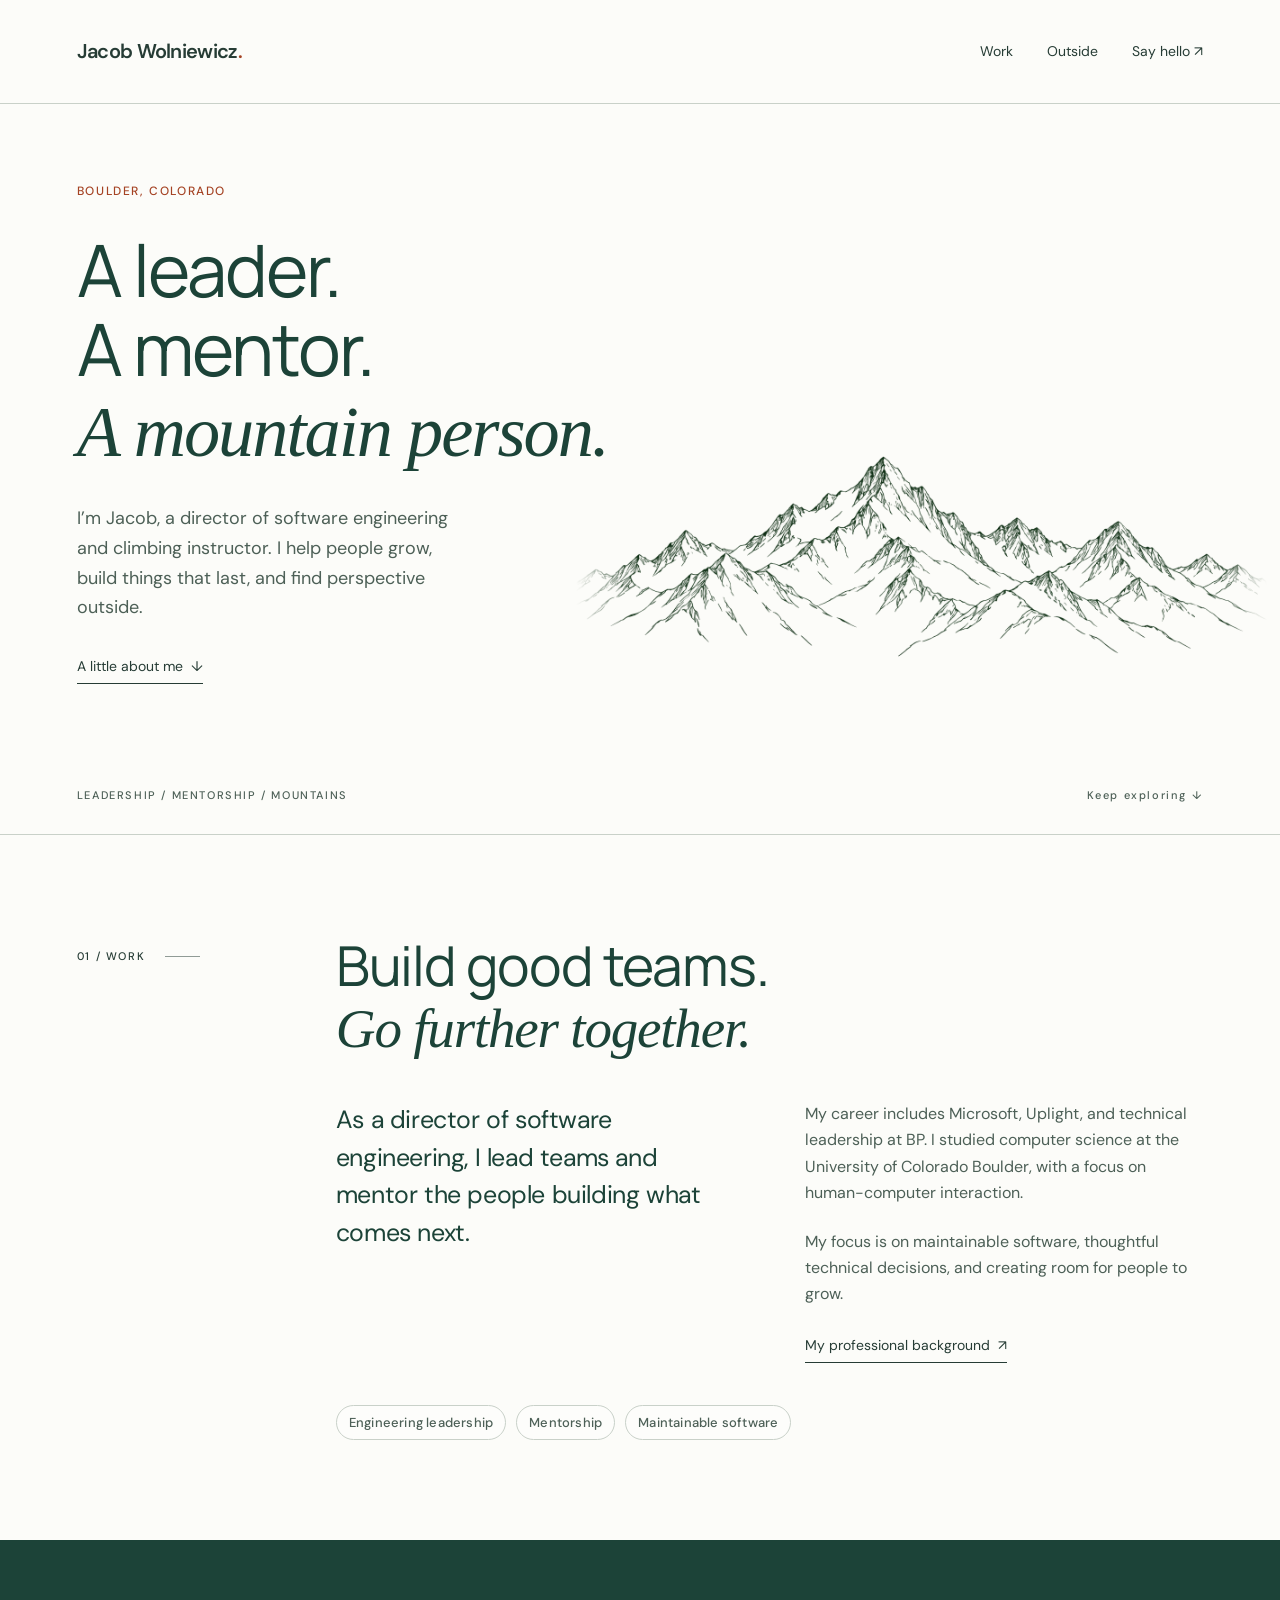
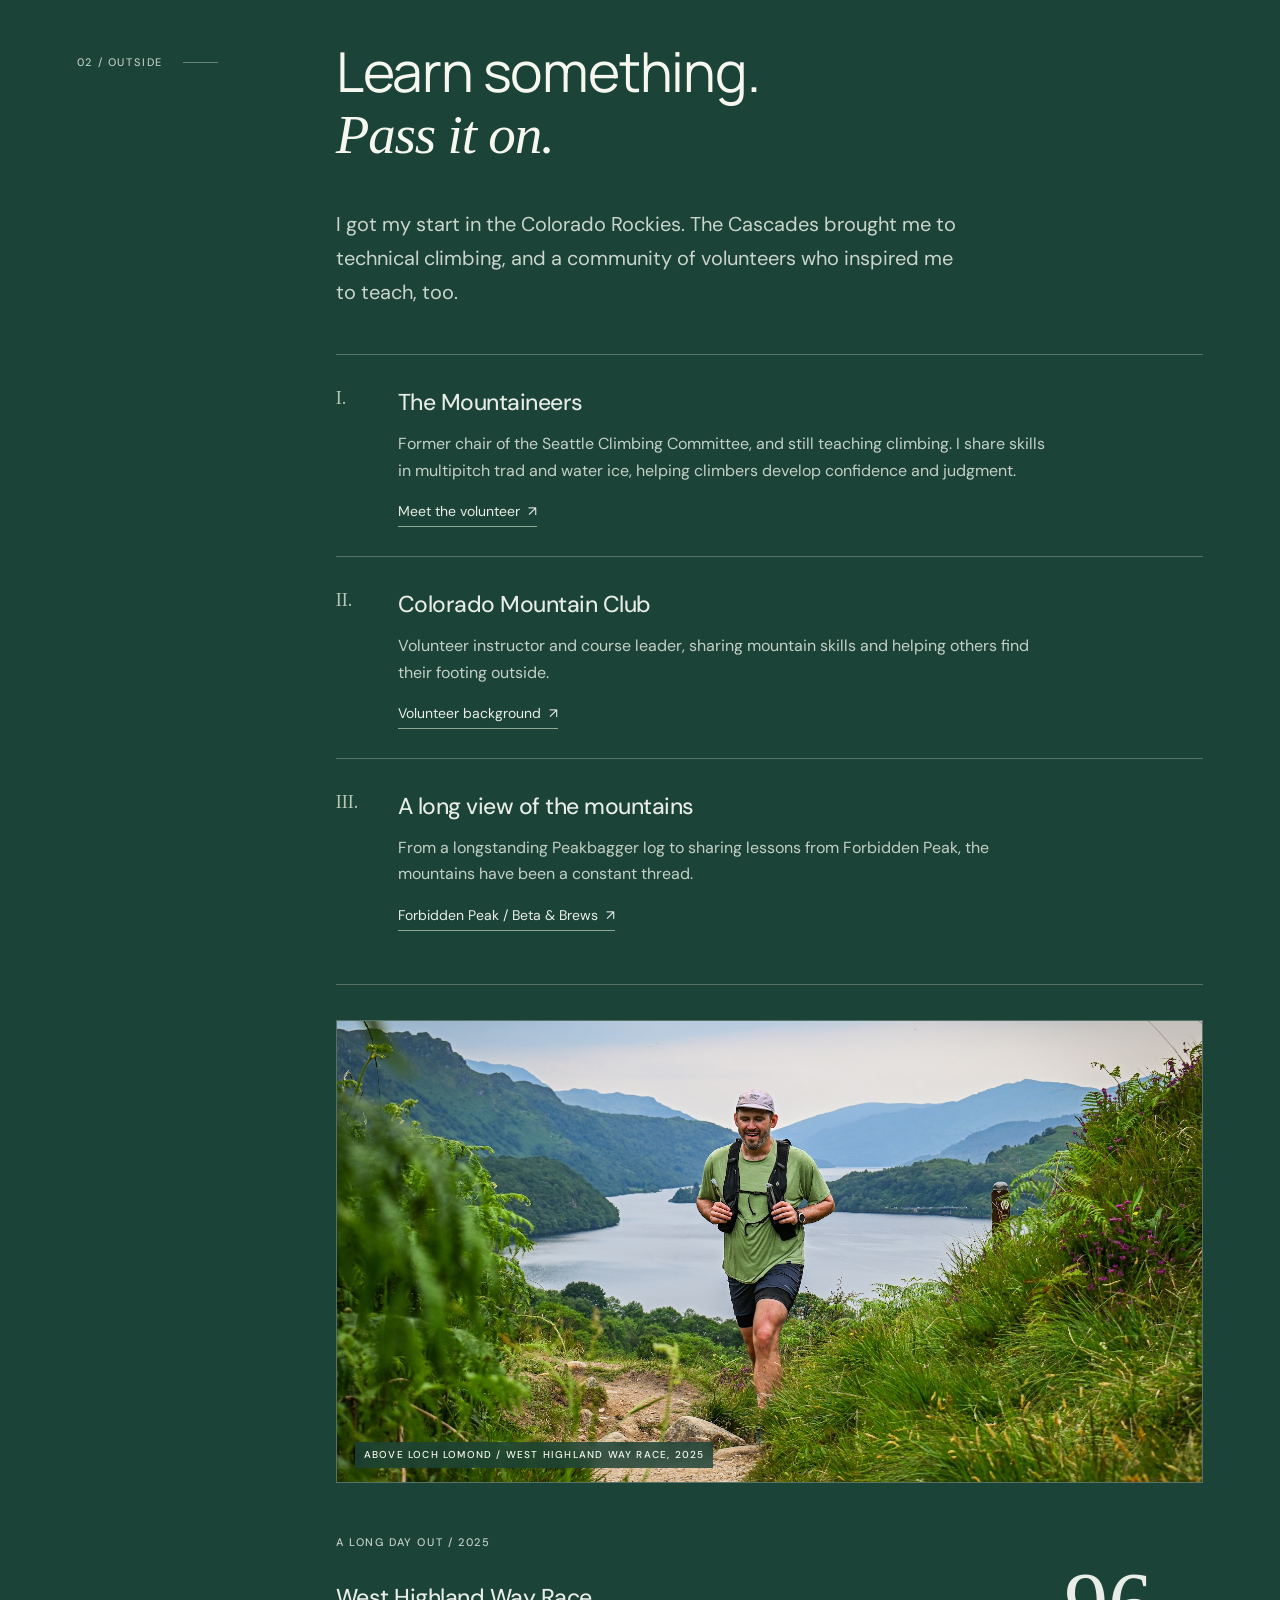
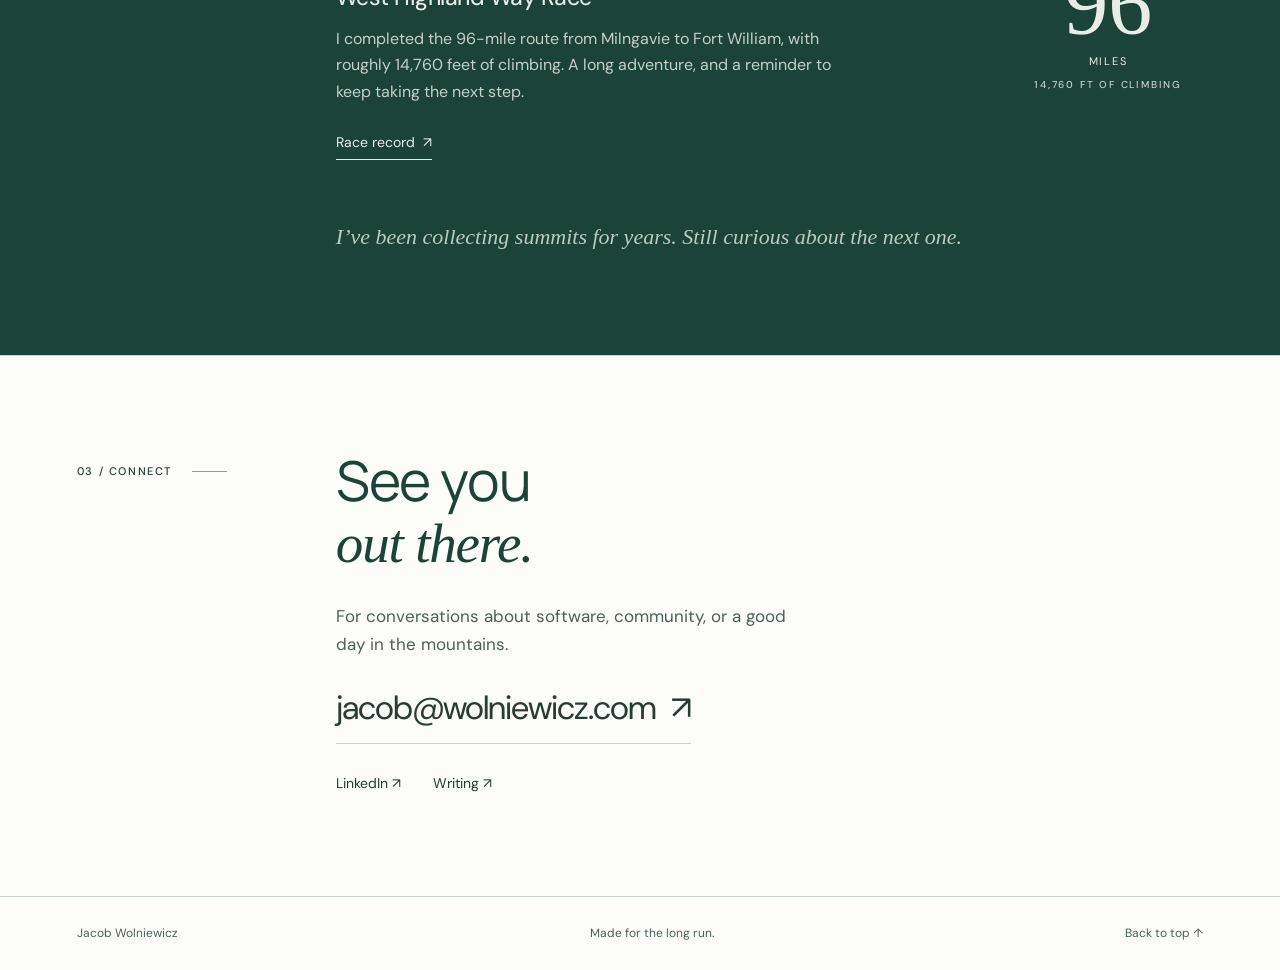
==== commit 1da90026: "Refine Outside section wording" ====
--- a/index.html
+++ b/index.html
@@ -13,7 +13,7 @@
 <main id="main">
 <section class="hero" aria-labelledby="intro"><div class="hero-copy"><p class="eyebrow">BOULDER, COLORADO</p><h1 id="intro">A leader.<br>A mentor.<br><em>A mountain person.</em></h1><p class="intro">I’m Jacob, a director of software engineering and climbing instructor. I help people grow, build things that last, and find perspective outside.</p><a class="text-link" href="#work">A little about me <span aria-hidden="true">↓</span></a></div><div class="art" aria-hidden="true"></div><div class="hero-bottom"><span>LEADERSHIP / MENTORSHIP / MOUNTAINS</span><span>Keep exploring ↓</span></div></section>
 <section class="section work" id="work"><div class="section-label"><span>01 / WORK</span><span class="small-rule"></span></div><div class="section-body"><h2>Build good teams.<br><em>Go further together.</em></h2><div class="two-col"><p class="lead">As a director of software engineering, I lead teams and mentor the people building what comes next.</p><div><p>My career includes Microsoft, Uplight, and technical leadership at BP. I studied computer science at the University of Colorado Boulder, with a focus on human-computer interaction.</p><p>My focus is on maintainable software, thoughtful technical decisions, and creating room for people to grow.</p><a class="text-link" href="https://www.linkedin.com/in/jacob-wolniewicz">My professional background <span aria-hidden="true">↗</span></a></div></div><div class="work-notes"><span>Engineering leadership</span><span>Mentorship</span><span>Maintainable software</span></div></div></section>
-<section class="outside section" id="outside"><div class="section-label"><span>02 / OUTSIDE</span><span class="small-rule"></span></div><div class="section-body"><h2>Learn something.<br><em>Pass it on.</em></h2><p class="outside-intro">I got my start in the Colorado Rockies. The Cascades brought me to technical climbing—and a community of volunteers who inspired me to teach, too.</p><div class="experience"><article><span class="index">I.</span><div><h3>The Mountaineers</h3><p>Former chair of the Seattle Climbing Committee, and still teaching climbing. I share skills in multipitch trad and water ice, helping climbers develop confidence and judgment.</p><a href="https://www.mountaineers.org/blog/leader-spotlight-jacob-wolniewicz">Meet the volunteer <span aria-hidden="true">↗</span></a></div></article><article><span class="index">II.</span><div><h3>Colorado Mountain Club</h3><p>Volunteer instructor and course leader, sharing mountain skills and helping others find their footing outside.</p><a href="https://www.linkedin.com/in/jacob-wolniewicz">Volunteer background <span aria-hidden="true">↗</span></a></div></article><article><span class="index">III.</span><div><h3>A long view of the mountains</h3><p>From a longstanding Peakbagger log to sharing lessons from Forbidden Peak, the mountains have been a constant thread.</p><a href="https://www.mountaineers.org/locations-lodges/seattle-program-center/events/beta-brews-forbidden-peak">Forbidden Peak / Beta &amp; Brews <span aria-hidden="true">↗</span></a></div></article></div><div class="milestone"><figure class="race-photo"><img src="west-highland-way-loch-lomond.jpg" alt="Jacob Wolniewicz running above Loch Lomond during the 2025 West Highland Way Race." width="1720" height="1146" loading="lazy" decoding="async"><figcaption>Above Loch Lomond / West Highland Way Race, 2025</figcaption></figure><div><p class="eyebrow">A LONG DAY OUT / 2025</p><h3>West Highland Way Race</h3><p>I completed the 96-mile route from Milngavie to Fort William, with roughly 14,760 feet of climbing. A long adventure, and a reminder to keep taking the next step.</p><a class="text-link" href="https://utmb.world/en/runner/3576025.jacob.wolniewicz">Race record <span aria-hidden="true">↗</span></a></div><div class="race-number">96<span>MILES</span><small>14,760 FT OF CLIMBING</small></div></div><p class="aside">I’ve been collecting summits for years. Still curious about the next one.</p></div></section>
+<section class="outside section" id="outside"><div class="section-label"><span>02 / OUTSIDE</span><span class="small-rule"></span></div><div class="section-body"><h2>Learn something.<br><em>Pass it on.</em></h2><p class="outside-intro">I got my start in the Colorado Rockies. The Cascades brought me to technical climbing, and a community of volunteers who inspired me to teach, too.</p><div class="experience"><article><span class="index">I.</span><div><h3>The Mountaineers</h3><p>Former chair of the Seattle Climbing Committee, and still teaching climbing. I share skills in multipitch trad and water ice, helping climbers develop confidence and judgment.</p><a href="https://www.mountaineers.org/blog/leader-spotlight-jacob-wolniewicz">Meet the volunteer <span aria-hidden="true">↗</span></a></div></article><article><span class="index">II.</span><div><h3>Colorado Mountain Club</h3><p>Volunteer instructor and course leader, sharing mountain skills and helping others find their footing outside.</p><a href="https://www.linkedin.com/in/jacob-wolniewicz">Volunteer background <span aria-hidden="true">↗</span></a></div></article><article><span class="index">III.</span><div><h3>A long view of the mountains</h3><p>From a longstanding Peakbagger log to sharing lessons from Forbidden Peak, the mountains have been a constant thread.</p><a href="https://www.mountaineers.org/locations-lodges/seattle-program-center/events/beta-brews-forbidden-peak">Forbidden Peak / Beta &amp; Brews <span aria-hidden="true">↗</span></a></div></article></div><div class="milestone"><figure class="race-photo"><img src="west-highland-way-loch-lomond.jpg" alt="Jacob Wolniewicz running above Loch Lomond during the 2025 West Highland Way Race." width="1720" height="1146" loading="lazy" decoding="async"><figcaption>Above Loch Lomond / West Highland Way Race, 2025</figcaption></figure><div><p class="eyebrow">A LONG DAY OUT / 2025</p><h3>West Highland Way Race</h3><p>I completed the 96-mile route from Milngavie to Fort William, with roughly 14,760 feet of climbing. A long adventure, and a reminder to keep taking the next step.</p><a class="text-link" href="https://utmb.world/en/runner/3576025.jacob.wolniewicz">Race record <span aria-hidden="true">↗</span></a></div><div class="race-number">96<span>MILES</span><small>14,760 FT OF CLIMBING</small></div></div><p class="aside">I’ve been collecting summits for years. Still curious about the next one.</p></div></section>
 <section class="section contact" id="contact"><div class="section-label"><span>03 / CONNECT</span><span class="small-rule"></span></div><div class="section-body"><h2>See you<br><em>out there.</em></h2><p>For conversations about software, community, or a good day in the mountains.</p><a class="email" href="mailto:jacob@wolniewicz.com">jacob@wolniewicz.com <span aria-hidden="true">↗</span></a><div class="social"><a href="https://www.linkedin.com/in/jacob-wolniewicz">LinkedIn ↗</a><a href="https://medium.com/@jacobwolniewicz">Writing ↗</a></div></div></section>
 </main><footer><a href="#main">Jacob Wolniewicz</a><span>Made for the long run.</span><a href="#main">Back to top ↑</a></footer>
 </body></html>
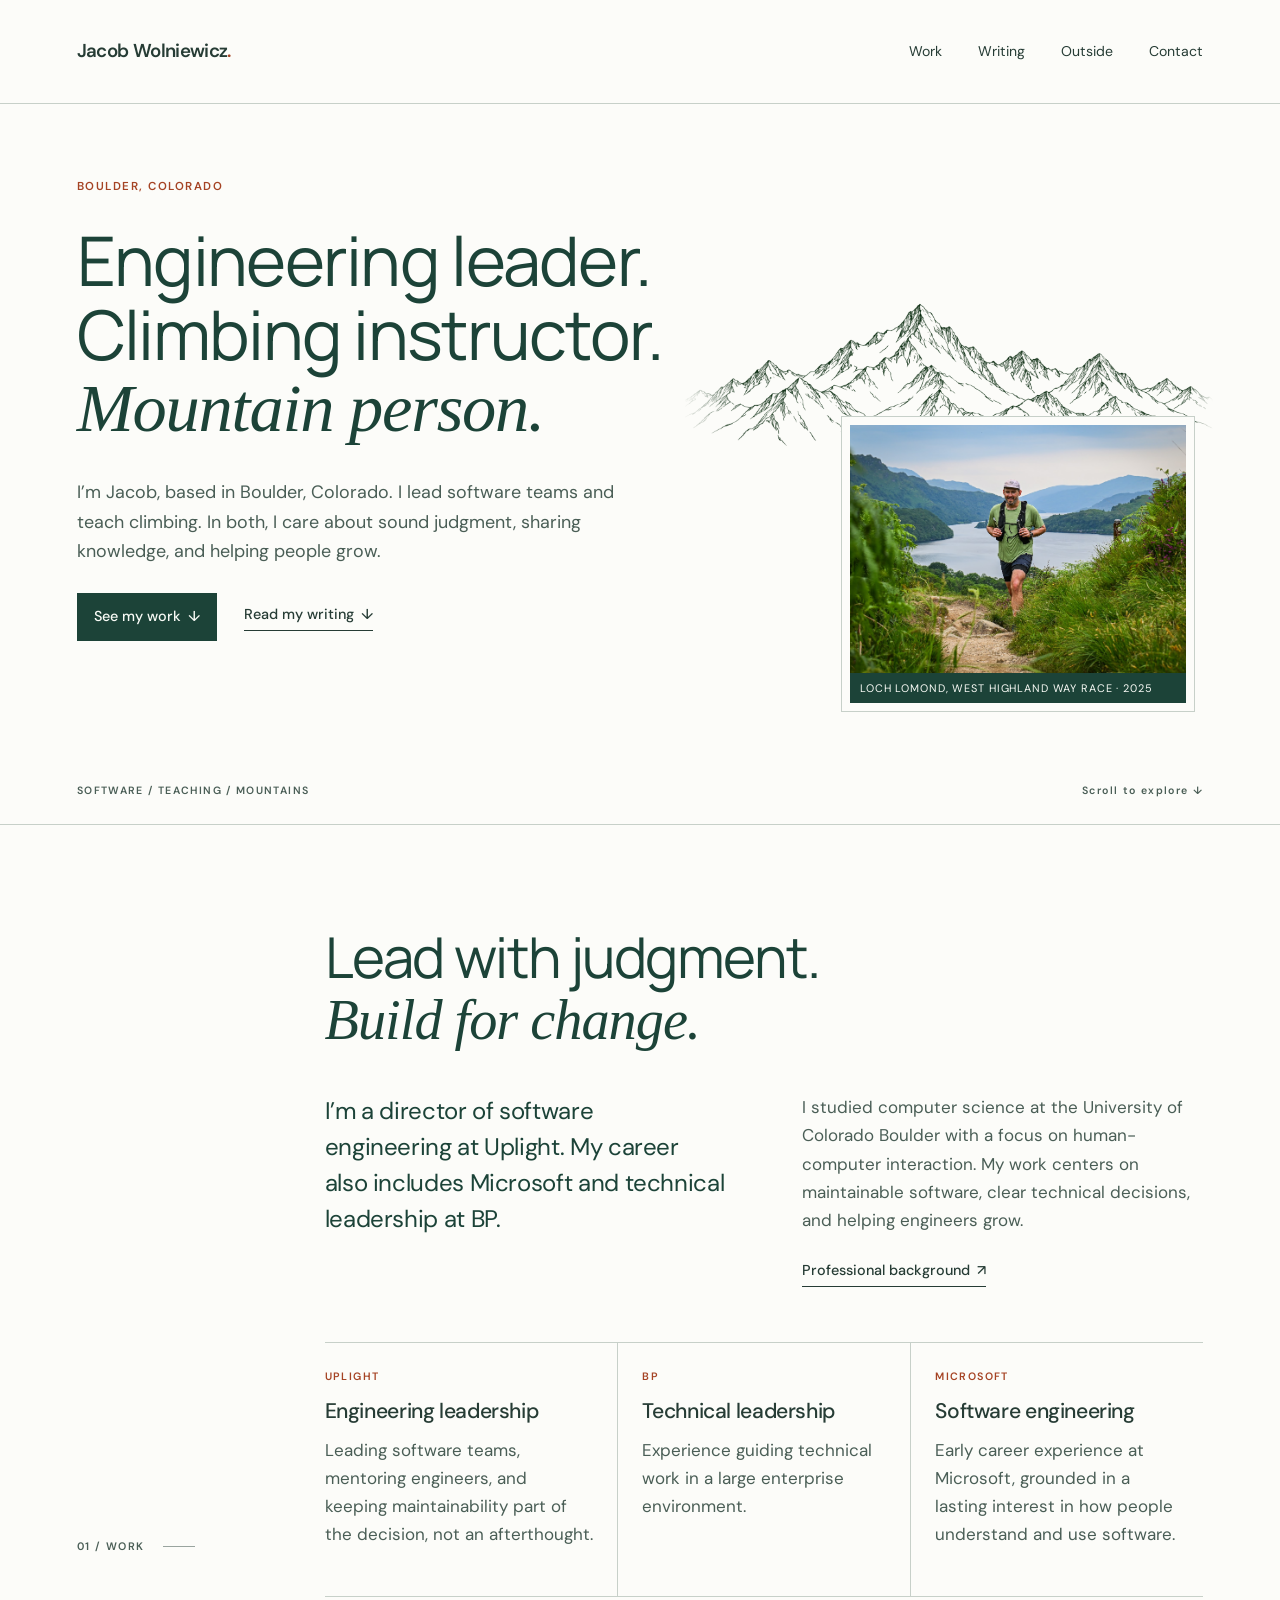
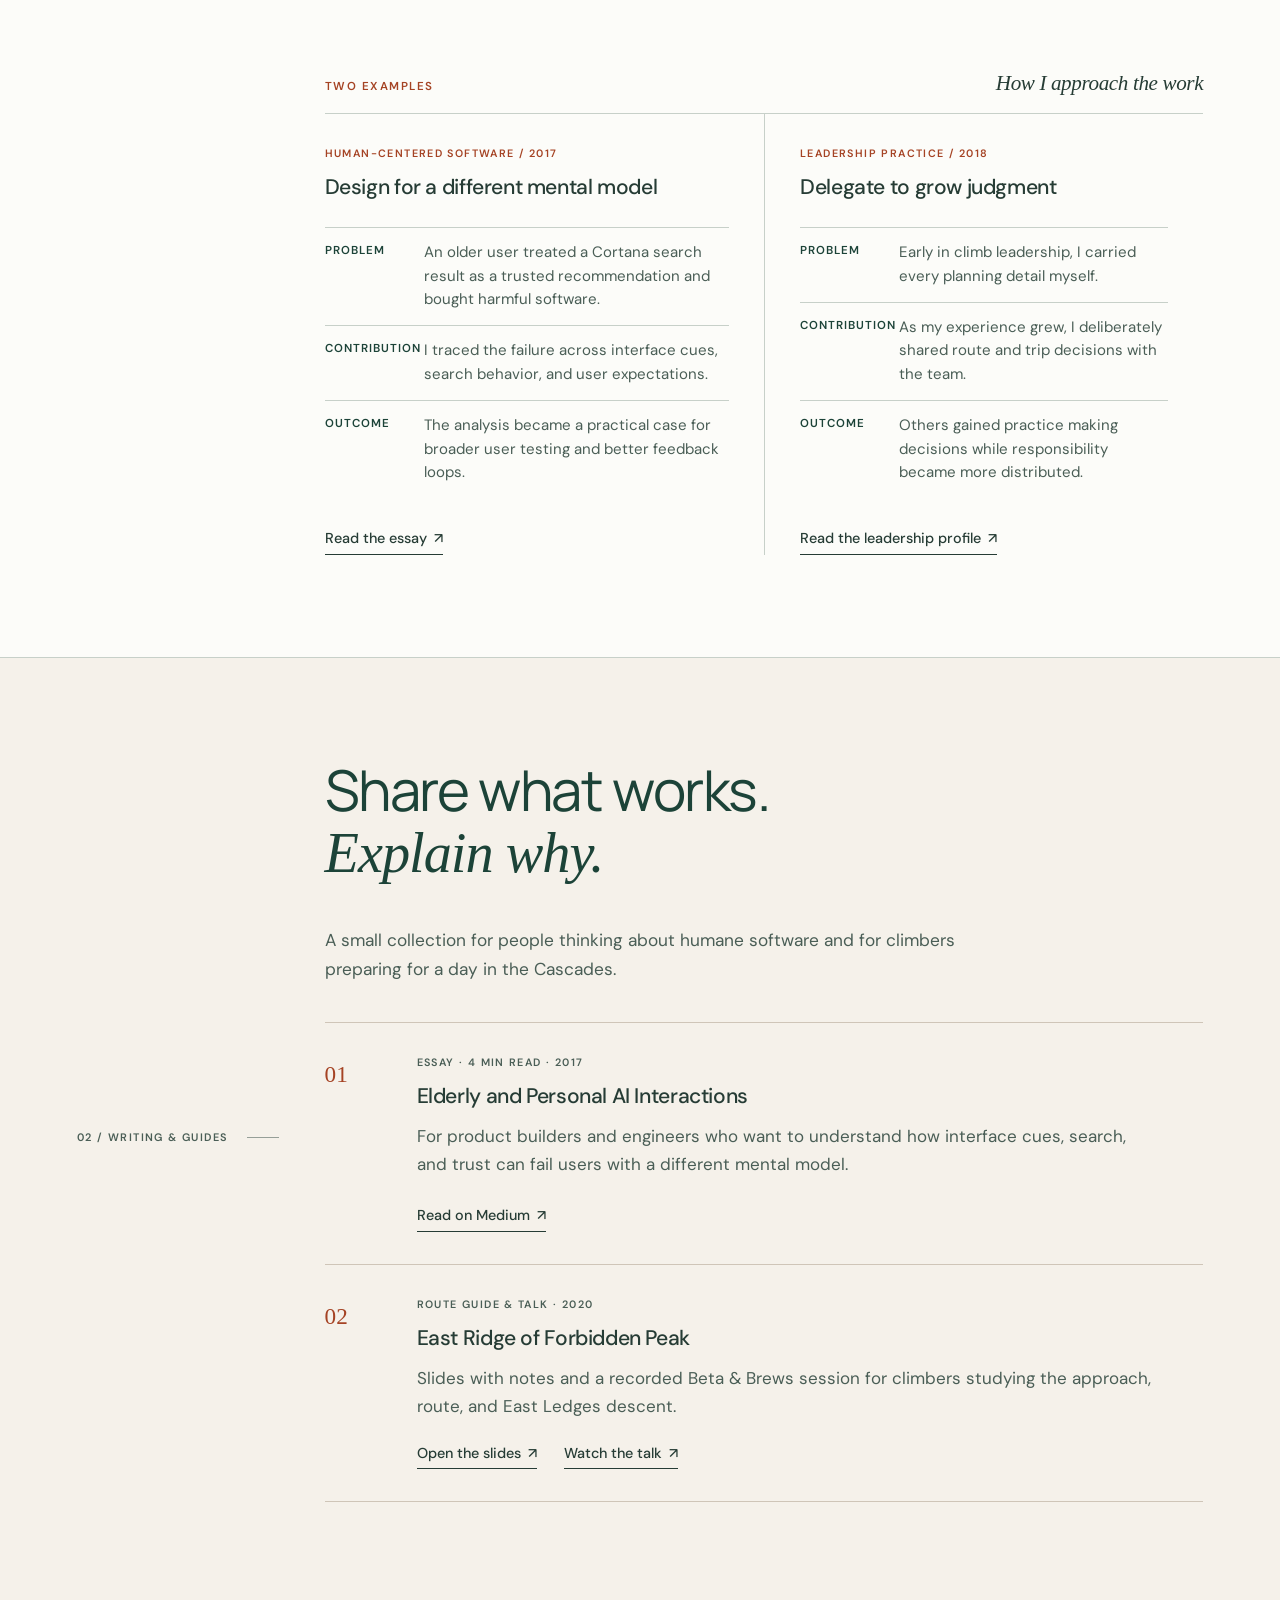
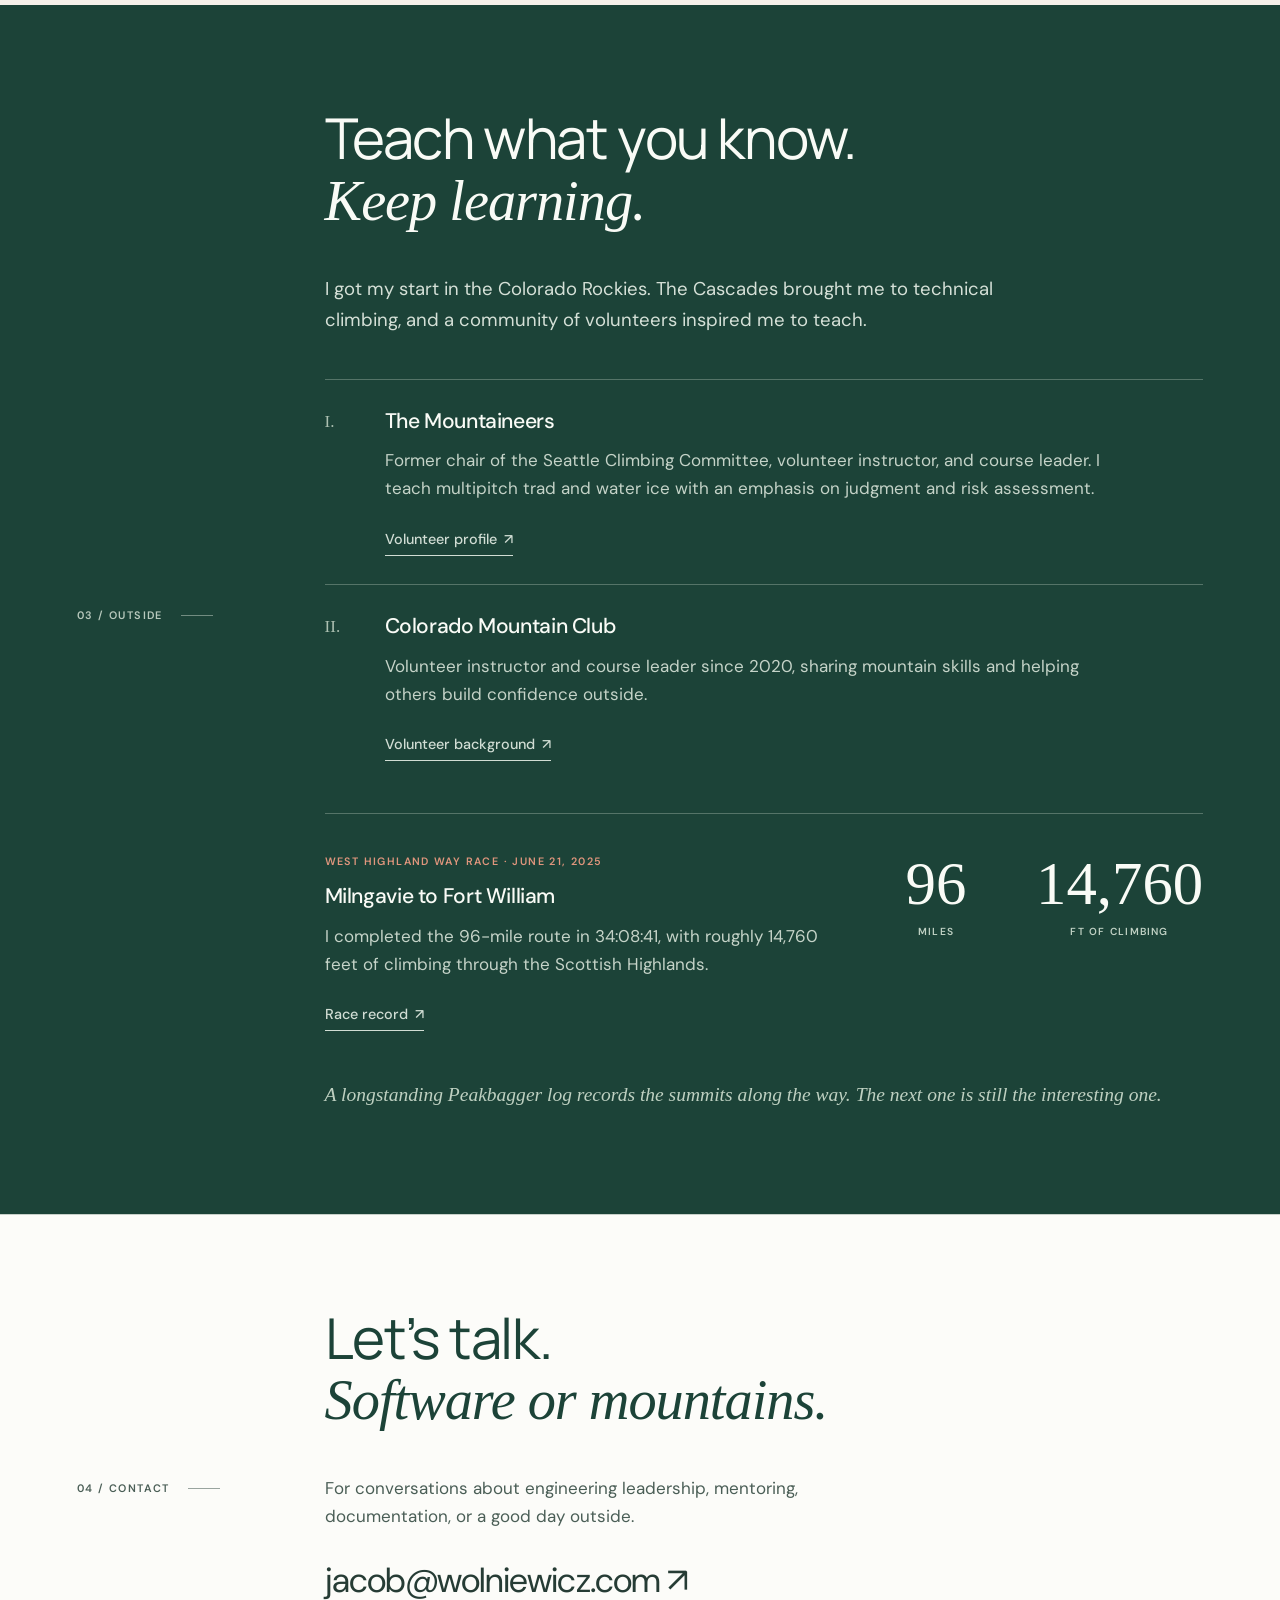
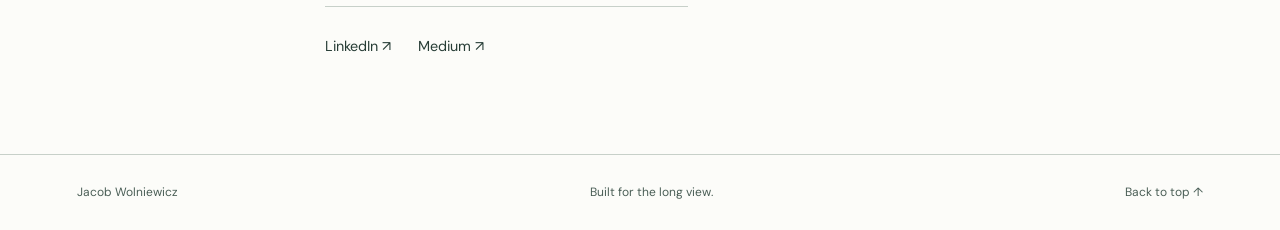
==== commit 6dee833e: "Expand work, writing, and personal story Clarify the introduction, add evidence-backed work examples" ====
--- a/index.html
+++ b/index.html
@@ -1,19 +1,204 @@
-<!doctype html>
-<html lang="en">
-<head>
-<meta charset="utf-8"><meta name="viewport" content="width=device-width,initial-scale=1">
-<title>Jacob Wolniewicz — Software, mountains & community</title>
-<meta name="description" content="Jacob Wolniewicz. Director of software engineering, mentor, and climbing instructor in Boulder, Colorado.">
-<link rel="icon" type="image/svg+xml" href="favicon.svg">
-<link rel="stylesheet" href="style.css">
-</head>
-<body>
-<a class="skip" href="#main">Skip to content</a>
-<header><a class="name" href="#main">Jacob Wolniewicz<span class="brand-dot">.</span></a><nav aria-label="Main navigation"><a href="#work">Work</a><a href="#outside">Outside</a><a href="#contact">Say hello <span aria-hidden="true">↗</span></a></nav></header>
-<main id="main">
-<section class="hero" aria-labelledby="intro"><div class="hero-copy"><p class="eyebrow">BOULDER, COLORADO</p><h1 id="intro">A leader.<br>A mentor.<br><em>A mountain person.</em></h1><p class="intro">I’m Jacob, a director of software engineering and climbing instructor. I help people grow, build things that last, and find perspective outside.</p><a class="text-link" href="#work">A little about me <span aria-hidden="true">↓</span></a></div><div class="art" aria-hidden="true"></div><div class="hero-bottom"><span>LEADERSHIP / MENTORSHIP / MOUNTAINS</span><span>Keep exploring ↓</span></div></section>
-<section class="section work" id="work"><div class="section-label"><span>01 / WORK</span><span class="small-rule"></span></div><div class="section-body"><h2>Build good teams.<br><em>Go further together.</em></h2><div class="two-col"><p class="lead">As a director of software engineering, I lead teams and mentor the people building what comes next.</p><div><p>My career includes Microsoft, Uplight, and technical leadership at BP. I studied computer science at the University of Colorado Boulder, with a focus on human-computer interaction.</p><p>My focus is on maintainable software, thoughtful technical decisions, and creating room for people to grow.</p><a class="text-link" href="https://www.linkedin.com/in/jacob-wolniewicz">My professional background <span aria-hidden="true">↗</span></a></div></div><div class="work-notes"><span>Engineering leadership</span><span>Mentorship</span><span>Maintainable software</span></div></div></section>
-<section class="outside section" id="outside"><div class="section-label"><span>02 / OUTSIDE</span><span class="small-rule"></span></div><div class="section-body"><h2>Learn something.<br><em>Pass it on.</em></h2><p class="outside-intro">I got my start in the Colorado Rockies. The Cascades brought me to technical climbing, and a community of volunteers who inspired me to teach, too.</p><div class="experience"><article><span class="index">I.</span><div><h3>The Mountaineers</h3><p>Former chair of the Seattle Climbing Committee, and still teaching climbing. I share skills in multipitch trad and water ice, helping climbers develop confidence and judgment.</p><a href="https://www.mountaineers.org/blog/leader-spotlight-jacob-wolniewicz">Meet the volunteer <span aria-hidden="true">↗</span></a></div></article><article><span class="index">II.</span><div><h3>Colorado Mountain Club</h3><p>Volunteer instructor and course leader, sharing mountain skills and helping others find their footing outside.</p><a href="https://www.linkedin.com/in/jacob-wolniewicz">Volunteer background <span aria-hidden="true">↗</span></a></div></article><article><span class="index">III.</span><div><h3>A long view of the mountains</h3><p>From a longstanding Peakbagger log to sharing lessons from Forbidden Peak, the mountains have been a constant thread.</p><a href="https://www.mountaineers.org/locations-lodges/seattle-program-center/events/beta-brews-forbidden-peak">Forbidden Peak / Beta &amp; Brews <span aria-hidden="true">↗</span></a></div></article></div><div class="milestone"><figure class="race-photo"><img src="west-highland-way-loch-lomond.jpg" alt="Jacob Wolniewicz running above Loch Lomond during the 2025 West Highland Way Race." width="1720" height="1146" loading="lazy" decoding="async"><figcaption>Above Loch Lomond / West Highland Way Race, 2025</figcaption></figure><div><p class="eyebrow">A LONG DAY OUT / 2025</p><h3>West Highland Way Race</h3><p>I completed the 96-mile route from Milngavie to Fort William, with roughly 14,760 feet of climbing. A long adventure, and a reminder to keep taking the next step.</p><a class="text-link" href="https://utmb.world/en/runner/3576025.jacob.wolniewicz">Race record <span aria-hidden="true">↗</span></a></div><div class="race-number">96<span>MILES</span><small>14,760 FT OF CLIMBING</small></div></div><p class="aside">I’ve been collecting summits for years. Still curious about the next one.</p></div></section>
-<section class="section contact" id="contact"><div class="section-label"><span>03 / CONNECT</span><span class="small-rule"></span></div><div class="section-body"><h2>See you<br><em>out there.</em></h2><p>For conversations about software, community, or a good day in the mountains.</p><a class="email" href="mailto:jacob@wolniewicz.com">jacob@wolniewicz.com <span aria-hidden="true">↗</span></a><div class="social"><a href="https://www.linkedin.com/in/jacob-wolniewicz">LinkedIn ↗</a><a href="https://medium.com/@jacobwolniewicz">Writing ↗</a></div></div></section>
-</main><footer><a href="#main">Jacob Wolniewicz</a><span>Made for the long run.</span><a href="#main">Back to top ↑</a></footer>
-</body></html>
+<!doctype html>
+<html lang="en">
+<head>
+  <meta charset="utf-8">
+  <meta name="viewport" content="width=device-width, initial-scale=1">
+  <title>Jacob Wolniewicz | Engineering leader and climbing instructor</title>
+  <meta name="description" content="Jacob Wolniewicz is a software engineering leader, mentor, and climbing instructor based in Boulder, Colorado.">
+  <link rel="icon" type="image/svg+xml" href="favicon.svg">
+  <link rel="preconnect" href="https://fonts.googleapis.com">
+  <link rel="preconnect" href="https://fonts.gstatic.com" crossorigin>
+  <link href="https://fonts.googleapis.com/css2?family=DM+Sans:wght@400;500;600&family=Manrope:wght@400;500;600&display=swap" rel="stylesheet">
+  <link rel="stylesheet" href="style.css">
+</head>
+<body>
+  <a class="skip-link" href="#main">Skip to content</a>
+  <header class="site-header">
+    <a class="brand" href="#main" aria-label="Jacob Wolniewicz, back to top">Jacob Wolniewicz<span aria-hidden="true">.</span></a>
+    <nav aria-label="Main navigation">
+      <a href="#work">Work</a>
+      <a href="#writing">Writing</a>
+      <a href="#outside">Outside</a>
+      <a href="#contact">Contact</a>
+    </nav>
+  </header>
+
+  <main id="main">
+    <section class="hero" aria-labelledby="intro-title">
+      <div class="hero-copy">
+        <p class="eyebrow">BOULDER, COLORADO</p>
+        <h1 id="intro-title">
+          <span>Engineering leader.</span>
+          <span>Climbing instructor.</span>
+          <em>Mountain person.</em>
+        </h1>
+        <p class="hero-intro">I’m Jacob, based in Boulder, Colorado. I lead software teams and teach climbing. In both, I care about sound judgment, sharing knowledge, and helping people grow.</p>
+        <div class="hero-actions">
+          <a class="primary-link" href="#work">See my work <span aria-hidden="true">↓</span></a>
+          <a class="text-link" href="#writing">Read my writing <span aria-hidden="true">↓</span></a>
+        </div>
+      </div>
+      <div class="hero-visual">
+        <div class="mountain-art" aria-hidden="true"></div>
+        <figure class="hero-photo">
+          <img src="west-highland-way-loch-lomond.jpg" alt="Jacob Wolniewicz running on a trail above Loch Lomond during the 2025 West Highland Way Race." width="1720" height="1146">
+          <figcaption>Loch Lomond, West Highland Way Race · 2025</figcaption>
+        </figure>
+      </div>
+      <div class="hero-foot">
+        <span>SOFTWARE / TEACHING / MOUNTAINS</span>
+        <span>Scroll to explore ↓</span>
+      </div>
+    </section>
+
+    <section class="section work" id="work" aria-labelledby="work-title">
+      <div class="section-label"><span>01 / WORK</span><span class="small-rule" aria-hidden="true"></span></div>
+      <div class="section-content">
+        <h2 id="work-title">Lead with judgment.<br><em>Build for change.</em></h2>
+        <div class="work-intro">
+          <p class="lead">I’m a director of software engineering at Uplight. My career also includes Microsoft and technical leadership at BP.</p>
+          <div>
+            <p>I studied computer science at the University of Colorado Boulder with a focus on human-computer interaction. My work centers on maintainable software, clear technical decisions, and helping engineers grow.</p>
+            <a class="text-link" href="https://www.linkedin.com/in/jacob-wolniewicz" target="_blank" rel="noreferrer">Professional background <span aria-hidden="true">↗</span></a>
+          </div>
+        </div>
+
+        <div class="career-path" aria-label="Career highlights">
+          <article>
+            <p class="item-kicker">UPLIGHT</p>
+            <h3>Engineering leadership</h3>
+            <p>Leading software teams, mentoring engineers, and keeping maintainability part of the decision, not an afterthought.</p>
+          </article>
+          <article>
+            <p class="item-kicker">BP</p>
+            <h3>Technical leadership</h3>
+            <p>Experience guiding technical work in a large enterprise environment.</p>
+          </article>
+          <article>
+            <p class="item-kicker">MICROSOFT</p>
+            <h3>Software engineering</h3>
+            <p>Early career experience at Microsoft, grounded in a lasting interest in how people understand and use software.</p>
+          </article>
+        </div>
+
+        <div class="proof-heading">
+          <p class="eyebrow">TWO EXAMPLES</p>
+          <h3>How I approach the work</h3>
+        </div>
+        <div class="proof-grid">
+          <article class="proof-card">
+            <p class="item-kicker">HUMAN-CENTERED SOFTWARE / 2017</p>
+            <h3>Design for a different mental model</h3>
+            <dl>
+              <div><dt>Problem</dt><dd>An older user treated a Cortana search result as a trusted recommendation and bought harmful software.</dd></div>
+              <div><dt>Contribution</dt><dd>I traced the failure across interface cues, search behavior, and user expectations.</dd></div>
+              <div><dt>Outcome</dt><dd>The analysis became a practical case for broader user testing and better feedback loops.</dd></div>
+            </dl>
+            <a class="text-link" href="https://medium.com/@jacobwolniewicz/elderly-and-personal-ai-interactions-d11ee020fcb4" target="_blank" rel="noreferrer">Read the essay <span aria-hidden="true">↗</span></a>
+          </article>
+          <article class="proof-card">
+            <p class="item-kicker">LEADERSHIP PRACTICE / 2018</p>
+            <h3>Delegate to grow judgment</h3>
+            <dl>
+              <div><dt>Problem</dt><dd>Early in climb leadership, I carried every planning detail myself.</dd></div>
+              <div><dt>Contribution</dt><dd>As my experience grew, I deliberately shared route and trip decisions with the team.</dd></div>
+              <div><dt>Outcome</dt><dd>Others gained practice making decisions while responsibility became more distributed.</dd></div>
+            </dl>
+            <a class="text-link" href="https://www.mountaineers.org/blog/leader-spotlight-jacob-wolniewicz" target="_blank" rel="noreferrer">Read the leadership profile <span aria-hidden="true">↗</span></a>
+          </article>
+        </div>
+      </div>
+    </section>
+
+    <section class="section writing" id="writing" aria-labelledby="writing-title">
+      <div class="section-label"><span>02 / WRITING &amp; GUIDES</span><span class="small-rule" aria-hidden="true"></span></div>
+      <div class="section-content">
+        <h2 id="writing-title">Share what works.<br><em>Explain why.</em></h2>
+        <p class="section-intro">A small collection for people thinking about humane software and for climbers preparing for a day in the Cascades.</p>
+        <div class="writing-list">
+          <article>
+            <div class="writing-number" aria-hidden="true">01</div>
+            <div>
+              <p class="item-kicker">ESSAY · 4 MIN READ · 2017</p>
+              <h3>Elderly and Personal AI Interactions</h3>
+              <p>For product builders and engineers who want to understand how interface cues, search, and trust can fail users with a different mental model.</p>
+              <a class="text-link" href="https://medium.com/@jacobwolniewicz/elderly-and-personal-ai-interactions-d11ee020fcb4" target="_blank" rel="noreferrer">Read on Medium <span aria-hidden="true">↗</span></a>
+            </div>
+          </article>
+          <article>
+            <div class="writing-number" aria-hidden="true">02</div>
+            <div>
+              <p class="item-kicker">ROUTE GUIDE &amp; TALK · 2020</p>
+              <h3>East Ridge of Forbidden Peak</h3>
+              <p>Slides with notes and a recorded Beta &amp; Brews session for climbers studying the approach, route, and East Ledges descent.</p>
+              <div class="link-row">
+                <a class="text-link" href="https://docs.google.com/presentation/d/1AmnA5qNYzROWDQLV8n8yqxoZHQ4yjcFyVpE3VDiVnC4/edit" target="_blank" rel="noreferrer">Open the slides <span aria-hidden="true">↗</span></a>
+                <a class="text-link" href="https://www.youtube.com/watch?v=e9X62TWaEAo" target="_blank" rel="noreferrer">Watch the talk <span aria-hidden="true">↗</span></a>
+              </div>
+            </div>
+          </article>
+        </div>
+      </div>
+    </section>
+
+    <section class="section outside" id="outside" aria-labelledby="outside-title">
+      <div class="section-label"><span>03 / OUTSIDE</span><span class="small-rule" aria-hidden="true"></span></div>
+      <div class="section-content">
+        <h2 id="outside-title">Teach what you know.<br><em>Keep learning.</em></h2>
+        <p class="outside-intro">I got my start in the Colorado Rockies. The Cascades brought me to technical climbing, and a community of volunteers inspired me to teach.</p>
+        <div class="outside-grid">
+          <article>
+            <span class="roman" aria-hidden="true">I.</span>
+            <div>
+              <h3>The Mountaineers</h3>
+              <p>Former chair of the Seattle Climbing Committee, volunteer instructor, and course leader. I teach multipitch trad and water ice with an emphasis on judgment and risk assessment.</p>
+              <a class="text-link" href="https://www.mountaineers.org/blog/leader-spotlight-jacob-wolniewicz" target="_blank" rel="noreferrer">Volunteer profile <span aria-hidden="true">↗</span></a>
+            </div>
+          </article>
+          <article>
+            <span class="roman" aria-hidden="true">II.</span>
+            <div>
+              <h3>Colorado Mountain Club</h3>
+              <p>Volunteer instructor and course leader since 2020, sharing mountain skills and helping others build confidence outside.</p>
+              <a class="text-link" href="https://www.linkedin.com/in/jacob-wolniewicz" target="_blank" rel="noreferrer">Volunteer background <span aria-hidden="true">↗</span></a>
+            </div>
+          </article>
+        </div>
+
+        <div class="race-block">
+          <div class="race-copy">
+            <p class="item-kicker">WEST HIGHLAND WAY RACE · JUNE 21, 2025</p>
+            <h3>Milngavie to Fort William</h3>
+            <p>I completed the 96-mile route in 34:08:41, with roughly 14,760 feet of climbing through the Scottish Highlands.</p>
+            <a class="text-link" href="https://utmb.world/en/runner/3576025.jacob.wolniewicz" target="_blank" rel="noreferrer">Race record <span aria-hidden="true">↗</span></a>
+          </div>
+          <div class="race-stats" aria-label="Race statistics">
+            <div><strong>96</strong><span>MILES</span></div>
+            <div><strong>14,760</strong><span>FT OF CLIMBING</span></div>
+          </div>
+        </div>
+        <p class="outside-note">A longstanding Peakbagger log records the summits along the way. The next one is still the interesting one.</p>
+      </div>
+    </section>
+
+    <section class="section contact" id="contact" aria-labelledby="contact-title">
+      <div class="section-label"><span>04 / CONTACT</span><span class="small-rule" aria-hidden="true"></span></div>
+      <div class="section-content">
+        <h2 id="contact-title">Let’s talk.<br><em>Software or mountains.</em></h2>
+        <p>For conversations about engineering leadership, mentoring, documentation, or a good day outside.</p>
+        <a class="email-link" href="mailto:jacob@wolniewicz.com">jacob@wolniewicz.com <span aria-hidden="true">↗</span></a>
+        <div class="contact-links">
+          <a href="https://www.linkedin.com/in/jacob-wolniewicz" target="_blank" rel="noreferrer">LinkedIn <span aria-hidden="true">↗</span></a>
+          <a href="https://medium.com/@jacobwolniewicz" target="_blank" rel="noreferrer">Medium <span aria-hidden="true">↗</span></a>
+        </div>
+      </div>
+    </section>
+  </main>
+
+  <footer>
+    <a href="#main">Jacob Wolniewicz</a>
+    <span>Built for the long view.</span>
+    <a href="#main">Back to top ↑</a>
+  </footer>
+</body>
+</html>
--- a/style.css
+++ b/style.css
@@ -1,9 +1,512 @@
-@import url('https://fonts.googleapis.com/css2?family=DM+Sans:wght@400;450;500;600;700&family=Manrope:wght@400;500;600&display=swap');
-:root{--ink:#1c4338;--text:#263c35;--muted:#4d6057;--line:#c9d1c9;--paper:#fcfcf9;--accent:#a54324}*{box-sizing:border-box}html{scroll-behavior:smooth;scroll-padding-top:6rem}body{margin:0;color:var(--text);background:var(--paper);font-family:'DM Sans',sans-serif;font-size:17px;line-height:1.65}a{color:inherit;text-decoration:none}a:hover{color:var(--accent)}a:focus-visible{outline:2px solid var(--accent);outline-offset:6px}.skip{position:fixed;top:-6rem;padding:1rem;background:white;z-index:10}.skip:focus{top:0}header{height:104px;max-width:1440px;margin:auto;padding:0 6%;display:flex;align-items:center;justify-content:space-between;border-bottom:1px solid var(--line);gap:24px}.name{font-size:20px;letter-spacing:-.7px;font-weight:600}.brand-dot{color:var(--accent)}nav{display:flex;gap:34px;font-size:14px}.hero{position:relative;max-width:1440px;margin:auto;min-height:730px;padding:78px 6% 86px;overflow:hidden}.hero-copy{position:relative;z-index:1;width:56%;pointer-events:none}.hero-copy a{pointer-events:auto}.eyebrow,.section-label,.hero-bottom,.work-notes{font-size:12px;letter-spacing:1.6px;font-weight:500}.eyebrow{margin:0 0 28px;color:var(--accent)}h1,h2{font-family:'Manrope',sans-serif;font-weight:400;line-height:1.1;margin:0;color:var(--ink)}h1{font-size:clamp(52px,5.65vw,81px);letter-spacing:-2px}h1 em,h2 em{font-family:Georgia,serif;font-weight:400}p{margin:0 0 22px}.intro{max-width:390px;margin:32px 0 28px;color:var(--muted);font-size:18px}.text-link{display:inline-flex;gap:8px;align-items:center;font-size:14px;border-bottom:1px solid currentColor;padding-bottom:5px}.art{position:absolute;width:54%;height:500px;right:1%;top:150px;background-position:right bottom;background-size:contain;background-repeat:no-repeat;pointer-events:none;-webkit-mask-image:linear-gradient(to right,transparent 0,#000 8%,#000 94%,transparent 100%);mask-image:linear-gradient(to right,transparent 0,#000 8%,#000 94%,transparent 100%)}.hero-bottom{position:absolute;bottom:30px;left:6%;right:6%;display:flex;justify-content:space-between;gap:20px;color:var(--muted);font-size:11px}.section{padding:100px 6%;display:grid;grid-template-columns:23% 77%;border-top:1px solid var(--line);max-width:1440px;margin:auto}.section-label{padding-top:12px;display:flex;align-items:center;gap:20px;align-self:start;font-size:11px}.small-rule{width:35px;height:1px;background:currentColor;opacity:.5}h2{font-size:clamp(40px,4.3vw,62px);margin-bottom:42px;letter-spacing:-1.2px}h2 em{letter-spacing:-1.2px}.two-col{display:grid;grid-template-columns:1fr 1fr;gap:70px}.two-col p{font-size:16px;color:var(--muted)}.two-col .lead{font-size:25px;line-height:1.5;letter-spacing:-.4px;color:var(--ink)}.work-notes{display:flex;flex-wrap:wrap;gap:10px;margin-top:42px;letter-spacing:.2px;font-size:13px;color:var(--muted)}.work-notes span{border:1px solid var(--line);border-radius:999px;padding:6px 12px;background:rgba(255,255,255,.32)}.outside{background:var(--ink);color:#e8eee7;border-color:var(--ink)}.outside h2{color:#f6f8ef}.outside-intro{max-width:640px;font-size:20px;line-height:1.7;color:#cad5cc}.outside .section-label{color:#b8c9bc}.experience{margin-top:45px}.experience article{display:grid;grid-template-columns:52px 1fr;gap:10px;border-top:1px solid #577365;padding:29px 0}.index{font-family:Georgia,serif;font-size:18px;color:#b5c7b7}h3{margin:0 0 9px;font-size:23px;font-weight:450;letter-spacing:-.5px}.experience p{max-width:650px;font-size:16px;color:#c3d0c6;margin-bottom:12px}.experience a{display:inline-flex;gap:8px;align-items:center;font-size:14px;border-bottom:1px solid #90a997;padding-bottom:3px}.outside a:hover{color:#fff}.aside{font-family:Georgia,serif;font-size:22px;font-style:italic;color:#b9ccbd;margin:24px 0 0}.contact{padding-top:94px;padding-bottom:100px}.contact h2{margin-bottom:28px}.contact p{color:var(--muted);max-width:460px}.email{font-size:clamp(19px,2.6vw,34px);letter-spacing:-1px;border-bottom:1px solid var(--line);padding-bottom:8px;display:inline-block;overflow-wrap:anywhere}.email span{margin-left:8px}.social{display:flex;gap:32px;font-size:14px;margin-top:28px}footer{max-width:1440px;margin:auto;padding:27px 6%;border-top:1px solid var(--line);display:flex;justify-content:space-between;gap:20px;font-size:12px;color:var(--muted)}@media(min-width:1441px){body{max-width:1600px;margin:auto}}@media(max-width:800px){header{height:84px;padding:0 6%}nav{gap:18px}.name{font-size:17px}.hero{padding-top:60px;min-height:790px}.hero-copy{width:100%}h1{font-size:60px;letter-spacing:-1.5px}.intro{max-width:340px}.art{width:87%;right:1%;height:330px;top:415px;opacity:.85}.hero-bottom{font-size:10px}.hero-bottom span:last-child{display:none}.section{grid-template-columns:1fr;padding:58px 6%;gap:28px}.section-label{padding:0}h2{font-size:48px;margin-bottom:30px}.two-col{gap:24px}.two-col .lead{font-size:22px}.outside-intro{font-size:18px}.experience article{grid-template-columns:34px 1fr}.contact{padding-bottom:64px}footer span{display:none}}@media(max-width:450px){header{gap:14px}.name{max-width:120px;line-height:1.25}nav{gap:15px;font-size:13px}nav a:last-child span{display:none}.hero{min-height:775px}h1{font-size:53px}.hero-copy{width:100%}.intro{font-size:17px;max-width:310px}.two-col{grid-template-columns:1fr}.art{top:437px;height:260px;width:100%;right:0}.hero-bottom{letter-spacing:.8px}.work-notes{margin-top:28px}.email{font-size:21px;letter-spacing:-.5px}.email span{margin-left:4px}h2{font-size:43px}.aside{font-size:20px}}@media(prefers-reduced-motion:reduce){html{scroll-behavior:auto}}
-
-.art{background-image:url('alpine-line-art-transparent.png')}
-
-.milestone{border-top:1px solid #577365;margin-top:24px;padding:35px 0;display:grid;grid-template-columns:1fr 190px;gap:40px}.milestone p{font-size:16px;color:#c3d0c6;max-width:520px}.milestone .eyebrow{font-size:11px;color:#c3d0c6}.race-number{font-family:Georgia,serif;font-size:88px;line-height:1.05;text-align:center;padding-top:25px}.race-number span,.race-number small{display:block;font-family:'DM Sans',sans-serif;letter-spacing:1.8px}.race-number span{font-size:11px;margin-top:6px}.race-number small{font-size:10px;font-weight:500;margin-top:12px;color:#c3d0c6}@media(max-width:800px){.hero-copy{width:100%}h1{font-size:clamp(42px,7vw,60px)}}@media(max-width:450px){.milestone{grid-template-columns:1fr;gap:4px}.race-number{text-align:left;font-size:66px;padding:0}.race-number span{display:inline;margin-left:14px}.race-number small{font-size:9px;margin-top:7px}h1 em{letter-spacing:-1.5px}}
-
-h1 em{letter-spacing:-2px}@media(min-width:801px) and (max-width:1100px){.art{right:1%;width:56%}}
-.race-photo{grid-column:1/-1;position:relative;overflow:hidden;margin:0 0 10px;border:1px solid #577365;background:#173a31}.race-photo img{display:block;width:100%;height:clamp(300px,36vw,470px);object-fit:cover;object-position:center 50%}.race-photo figcaption{position:absolute;left:18px;bottom:14px;margin:0;padding:6px 9px;background:rgba(28,67,56,.82);color:#f6f8ef;font-size:10px;font-weight:500;line-height:1.4;letter-spacing:1.2px;text-transform:uppercase;backdrop-filter:blur(4px)}@media(max-width:800px){.race-photo img{height:clamp(270px,66vw,420px)}.race-photo figcaption{left:12px;bottom:11px;max-width:calc(100% - 24px);font-size:9px;letter-spacing:1px}}
+:root {
+  --forest: #1c4338;
+  --forest-deep: #16372f;
+  --text: #263c35;
+  --muted: #4a5e56;
+  --paper: #fcfcf9;
+  --paper-warm: #f5f1ea;
+  --line: #c7d0c9;
+  --rust: #a54324;
+  --rust-dark: #85341c;
+  --green-line: #557468;
+  --green-text: #d1ddd4;
+  --white: #f9fbf6;
+}
+
+* { box-sizing: border-box; }
+
+html {
+  scroll-behavior: smooth;
+  scroll-padding-top: 6.5rem;
+}
+
+body {
+  margin: 0;
+  color: var(--text);
+  background: var(--paper);
+  font-family: "DM Sans", sans-serif;
+  font-size: 17px;
+  line-height: 1.65;
+}
+
+a {
+  color: inherit;
+  text-decoration: none;
+  text-underline-offset: 0.25em;
+}
+
+a:hover { color: var(--rust); }
+
+a:focus-visible {
+  outline: 3px solid var(--rust);
+  outline-offset: 5px;
+  border-radius: 2px;
+}
+
+.skip-link {
+  position: fixed;
+  top: -5rem;
+  left: 1rem;
+  z-index: 100;
+  padding: 0.75rem 1rem;
+  color: var(--forest);
+  background: var(--white);
+  border: 1px solid var(--forest);
+}
+
+.skip-link:focus { top: 1rem; }
+
+.site-header {
+  min-height: 6.5rem;
+  max-width: 90rem;
+  margin: 0 auto;
+  padding: 0 6%;
+  display: flex;
+  align-items: center;
+  justify-content: space-between;
+  gap: 2rem;
+  border-bottom: 1px solid var(--line);
+}
+
+.brand {
+  font-size: 1.17rem;
+  font-weight: 600;
+  letter-spacing: -0.035em;
+}
+
+.brand span { color: var(--rust); }
+
+nav {
+  display: flex;
+  align-items: center;
+  gap: clamp(1.25rem, 3vw, 2.25rem);
+  font-size: 0.88rem;
+}
+
+nav a { padding: 0.55rem 0; }
+
+.hero {
+  position: relative;
+  min-height: 45rem;
+  max-width: 90rem;
+  margin: 0 auto;
+  padding: 4.7rem 6% 5.8rem;
+  display: grid;
+  grid-template-columns: minmax(0, 58%) minmax(20rem, 42%);
+  overflow: hidden;
+}
+
+.hero-copy {
+  position: relative;
+  z-index: 2;
+  align-self: start;
+}
+
+.eyebrow,
+.section-label,
+.item-kicker,
+.hero-foot {
+  font-size: 0.72rem;
+  line-height: 1.4;
+  font-weight: 600;
+  letter-spacing: 0.13em;
+}
+
+.eyebrow {
+  margin: 0 0 1.8rem;
+  color: var(--rust);
+}
+
+h1,
+h2 {
+  margin: 0;
+  color: var(--forest);
+  font-family: "Manrope", sans-serif;
+  font-weight: 400;
+  line-height: 1.08;
+  letter-spacing: -0.025em;
+}
+
+h1 { font-size: clamp(3rem, 5.35vw, 4.85rem); }
+h1 span,
+h1 em { display: block; }
+
+h1 em,
+h2 em {
+  font-family: Georgia, serif;
+  font-weight: 400;
+  letter-spacing: -0.018em;
+}
+
+h2 {
+  margin-bottom: 2.65rem;
+  font-size: clamp(2.6rem, 4.4vw, 4rem);
+}
+
+h3 {
+  margin: 0 0 0.7rem;
+  color: inherit;
+  font-size: 1.32rem;
+  font-weight: 500;
+  line-height: 1.3;
+  letter-spacing: -0.018em;
+}
+
+p { margin: 0 0 1.35rem; }
+
+.hero-intro {
+  max-width: 34rem;
+  margin: 2rem 0 1.65rem;
+  color: var(--muted);
+  font-size: 1.12rem;
+}
+
+.hero-actions,
+.link-row,
+.contact-links {
+  display: flex;
+  flex-wrap: wrap;
+  align-items: center;
+  gap: 1.15rem 1.7rem;
+}
+
+.primary-link,
+.text-link {
+  display: inline-flex;
+  align-items: center;
+  gap: 0.45rem;
+  width: fit-content;
+  font-size: 0.9rem;
+  font-weight: 500;
+}
+
+.primary-link {
+  padding: 0.7rem 1rem;
+  color: var(--white);
+  background: var(--forest);
+  border: 1px solid var(--forest);
+}
+
+.primary-link:hover {
+  color: var(--white);
+  background: var(--rust-dark);
+  border-color: var(--rust-dark);
+}
+
+.text-link {
+  padding-bottom: 0.2rem;
+  border-bottom: 1px solid currentColor;
+}
+
+.hero-visual {
+  position: relative;
+  min-height: 30rem;
+  align-self: stretch;
+}
+
+.mountain-art {
+  position: absolute;
+  z-index: 0;
+  top: 0;
+  right: -2%;
+  width: 112%;
+  height: 22rem;
+  background: url("alpine-line-art-transparent.png") right center / contain no-repeat;
+  -webkit-mask-image: linear-gradient(to right, transparent 0, #000 11%, #000 96%, transparent 100%);
+  mask-image: linear-gradient(to right, transparent 0, #000 11%, #000 96%, transparent 100%);
+}
+
+.hero-photo {
+  position: absolute;
+  z-index: 1;
+  right: 2%;
+  bottom: 1.25rem;
+  width: min(22rem, 78%);
+  margin: 0;
+  background: var(--forest);
+  border: 0.55rem solid var(--paper);
+  box-shadow: 0 0 0 1px var(--line);
+}
+
+.hero-photo img {
+  display: block;
+  width: 100%;
+  height: 15.5rem;
+  object-fit: cover;
+  object-position: center 50%;
+}
+
+.hero-photo figcaption {
+  padding: 0.55rem 0.65rem 0.45rem;
+  color: var(--white);
+  font-size: 0.68rem;
+  line-height: 1.35;
+  letter-spacing: 0.08em;
+  text-transform: uppercase;
+}
+
+.hero-foot {
+  position: absolute;
+  left: 6%;
+  right: 6%;
+  bottom: 1.6rem;
+  display: flex;
+  justify-content: space-between;
+  gap: 1.25rem;
+  color: var(--muted);
+  font-size: 0.66rem;
+}
+
+.section {
+  max-width: 90rem;
+  margin: 0 auto;
+  padding: 6.4rem 6%;
+  display: grid;
+  grid-template-columns: minmax(9rem, 22%) minmax(0, 78%);
+  border-top: 1px solid var(--line);
+}
+
+.section-label {
+  padding-top: 0.75rem;
+  display: flex;
+  align-items: center;
+  gap: 1.15rem;
+  color: var(--muted);
+  font-size: 0.68rem;
+}
+
+.small-rule {
+  width: 2rem;
+  height: 1px;
+  background: currentColor;
+  opacity: 0.55;
+}
+
+.section-content { min-width: 0; }
+
+.work-intro {
+  display: grid;
+  grid-template-columns: minmax(0, 1fr) minmax(0, 1fr);
+  gap: clamp(2rem, 6vw, 5rem);
+}
+
+.work-intro p { color: var(--muted); }
+
+.work-intro .lead {
+  color: var(--forest);
+  font-size: 1.5rem;
+  line-height: 1.5;
+  letter-spacing: -0.015em;
+}
+
+.career-path {
+  margin-top: 3.4rem;
+  display: grid;
+  grid-template-columns: repeat(3, minmax(0, 1fr));
+  border-top: 1px solid var(--line);
+  border-bottom: 1px solid var(--line);
+}
+
+.career-path article { padding: 1.65rem 1.5rem 1.6rem 0; }
+
+.career-path article + article {
+  padding-left: 1.5rem;
+  border-left: 1px solid var(--line);
+}
+
+.career-path p:last-child,
+.proof-card dd,
+.writing-list article p,
+.contact p { color: var(--muted); }
+
+.item-kicker {
+  margin-bottom: 0.85rem;
+  color: var(--rust);
+  font-size: 0.67rem;
+}
+
+.proof-heading {
+  margin-top: 4.6rem;
+  display: flex;
+  align-items: baseline;
+  justify-content: space-between;
+  gap: 2rem;
+  border-bottom: 1px solid var(--line);
+}
+
+.proof-heading .eyebrow { margin-bottom: 1.1rem; }
+
+.proof-heading h3 {
+  font-family: Georgia, serif;
+  font-style: italic;
+  font-weight: 400;
+}
+
+.proof-grid {
+  display: grid;
+  grid-template-columns: repeat(2, minmax(0, 1fr));
+}
+
+.proof-card { padding: 2rem 2.2rem 0 0; }
+
+.proof-card + .proof-card {
+  padding-left: 2.2rem;
+  border-left: 1px solid var(--line);
+}
+
+dl { margin: 1.55rem 0; }
+
+dl div {
+  padding: 0.85rem 0;
+  display: grid;
+  grid-template-columns: 5.3rem 1fr;
+  gap: 0.9rem;
+  border-top: 1px solid var(--line);
+}
+
+dt {
+  color: var(--forest);
+  font-size: 0.72rem;
+  font-weight: 600;
+  letter-spacing: 0.09em;
+  text-transform: uppercase;
+}
+
+dd {
+  margin: 0;
+  font-size: 0.94rem;
+  line-height: 1.55;
+}
+
+.writing { background: var(--paper-warm); }
+.section-intro { max-width: 42rem; color: var(--muted); font-size: 1.08rem; }
+.writing-list { margin-top: 2.4rem; border-top: 1px solid #cfc5b8; }
+
+.writing-list article {
+  padding: 2rem 0;
+  display: grid;
+  grid-template-columns: 4.5rem 1fr;
+  gap: 1.25rem;
+  border-bottom: 1px solid #cfc5b8;
+}
+
+.writing-list article > div:last-child { max-width: 46rem; }
+.writing-number { color: var(--rust); font-family: Georgia, serif; font-size: 1.45rem; }
+
+.outside {
+  color: var(--green-text);
+  background: var(--forest);
+  border-color: var(--forest);
+}
+
+.outside h2,
+.outside h3 { color: var(--white); }
+.outside .section-label { color: #b8c9bd; }
+.outside-intro { max-width: 44rem; color: #d5e0d7; font-size: 1.16rem; }
+.outside .text-link:hover { color: var(--white); }
+.outside-grid { margin-top: 2.7rem; }
+
+.outside-grid article {
+  padding: 1.75rem 0;
+  display: grid;
+  grid-template-columns: 3rem 1fr;
+  gap: 0.75rem;
+  border-top: 1px solid var(--green-line);
+}
+
+.outside-grid article > div { max-width: 45rem; }
+.outside-grid p { color: #c5d3c8; }
+.roman { color: #acc0b1; font-family: Georgia, serif; }
+
+.race-block {
+  margin-top: 1.5rem;
+  padding: 2.5rem 0 0;
+  display: grid;
+  grid-template-columns: minmax(0, 1fr) auto;
+  gap: 3rem;
+  border-top: 1px solid var(--green-line);
+}
+
+.race-copy { max-width: 38rem; }
+.race-copy p:not(.item-kicker) { color: #c5d3c8; }
+.outside .item-kicker { color: #e0967d; }
+.race-stats { display: flex; align-items: flex-start; gap: 2.5rem; }
+.race-stats div { min-width: 7.5rem; text-align: center; }
+.race-stats strong { display: block; color: var(--white); font-family: Georgia, serif; font-size: 3.8rem; font-weight: 400; line-height: 1; }
+.race-stats span { display: block; margin-top: 0.55rem; color: #bfd0c3; font-size: 0.64rem; font-weight: 600; letter-spacing: 0.12em; }
+.outside-note { margin: 3rem 0 0; color: #bed0c1; font-family: Georgia, serif; font-size: 1.22rem; font-style: italic; }
+
+.contact { padding-top: 5.8rem; padding-bottom: 6rem; }
+.contact p { max-width: 35rem; }
+.email-link { display: inline-block; margin-top: 0.5rem; padding-bottom: 0.25rem; font-size: clamp(1.4rem, 2.7vw, 2.25rem); line-height: 1.25; letter-spacing: -0.025em; border-bottom: 1px solid var(--line); overflow-wrap: anywhere; }
+.contact-links { margin-top: 1.7rem; font-size: 0.9rem; }
+
+footer {
+  max-width: 90rem;
+  margin: 0 auto;
+  padding: 1.7rem 6%;
+  display: flex;
+  justify-content: space-between;
+  gap: 1.25rem;
+  color: var(--muted);
+  font-size: 0.75rem;
+  border-top: 1px solid var(--line);
+}
+
+@media (max-width: 980px) {
+  .hero { grid-template-columns: minmax(0, 57%) minmax(18rem, 43%); }
+  .career-path { grid-template-columns: 1fr; }
+  .career-path article { padding: 1.45rem 0; }
+  .career-path article + article { padding-left: 0; border-left: 0; border-top: 1px solid var(--line); }
+  .race-block { grid-template-columns: 1fr; }
+  .race-stats { justify-content: flex-start; }
+}
+
+@media (max-width: 760px) {
+  html { scroll-padding-top: 8.5rem; }
+  .site-header { min-height: 8rem; padding-top: 1rem; padding-bottom: 0.8rem; align-items: flex-start; flex-direction: column; gap: 0.4rem; }
+  nav { width: 100%; justify-content: space-between; gap: 0.75rem; font-size: 0.82rem; }
+  .hero { min-height: auto; padding-top: 3.2rem; padding-bottom: 5rem; grid-template-columns: 1fr; }
+  h1 { font-size: clamp(2.05rem, 8.6vw, 3.2rem); }
+  h2 { font-size: clamp(2.35rem, 10vw, 3.3rem); }
+  .hero-intro { font-size: 1.02rem; }
+  .hero-visual { min-height: 24rem; margin-top: 1.25rem; }
+  .mountain-art { top: 0; right: -4%; width: 105%; height: 15rem; }
+  .hero-photo { right: 4%; bottom: 0.8rem; width: min(19rem, 72%); }
+  .hero-photo img { height: 13.5rem; }
+  .hero-foot { bottom: 1.15rem; }
+  .hero-foot span:last-child { display: none; }
+  .section { padding: 4.6rem 6%; grid-template-columns: 1fr; gap: 1.8rem; }
+  .section-label { padding: 0; }
+  .work-intro { grid-template-columns: 1fr; gap: 1.1rem; }
+  .work-intro .lead { font-size: 1.3rem; }
+  .proof-heading { align-items: flex-start; flex-direction: column; gap: 0; }
+  .proof-grid { grid-template-columns: 1fr; }
+  .proof-card { padding: 1.8rem 0; }
+  .proof-card + .proof-card { padding-left: 0; border-left: 0; border-top: 1px solid var(--line); }
+  .race-stats strong { font-size: 3.25rem; }
+}
+
+@media (max-width: 460px) {
+  .brand { font-size: 1.05rem; }
+  nav { font-size: 0.77rem; }
+  .hero { padding-top: 2.6rem; }
+  .hero-actions { align-items: flex-start; flex-direction: column; gap: 0.85rem; }
+  .hero-visual { min-height: 21rem; }
+  .mountain-art { height: 12.5rem; }
+  .hero-photo { width: 78%; border-width: 0.4rem; }
+  .hero-photo img { height: 12rem; }
+  .hero-photo figcaption { font-size: 0.59rem; }
+  .writing-list article { grid-template-columns: 2.5rem 1fr; gap: 0.75rem; }
+  dl div { grid-template-columns: 1fr; gap: 0.25rem; }
+  .outside-grid article { grid-template-columns: 2.2rem 1fr; }
+  .race-stats { gap: 1.25rem; }
+  .race-stats div { min-width: 0; text-align: left; }
+  .race-stats strong { font-size: 2.75rem; }
+  .race-stats span { font-size: 0.58rem; }
+  footer span { display: none; }
+}
+
+@media (prefers-reduced-motion: reduce) {
+  html { scroll-behavior: auto; }
+}
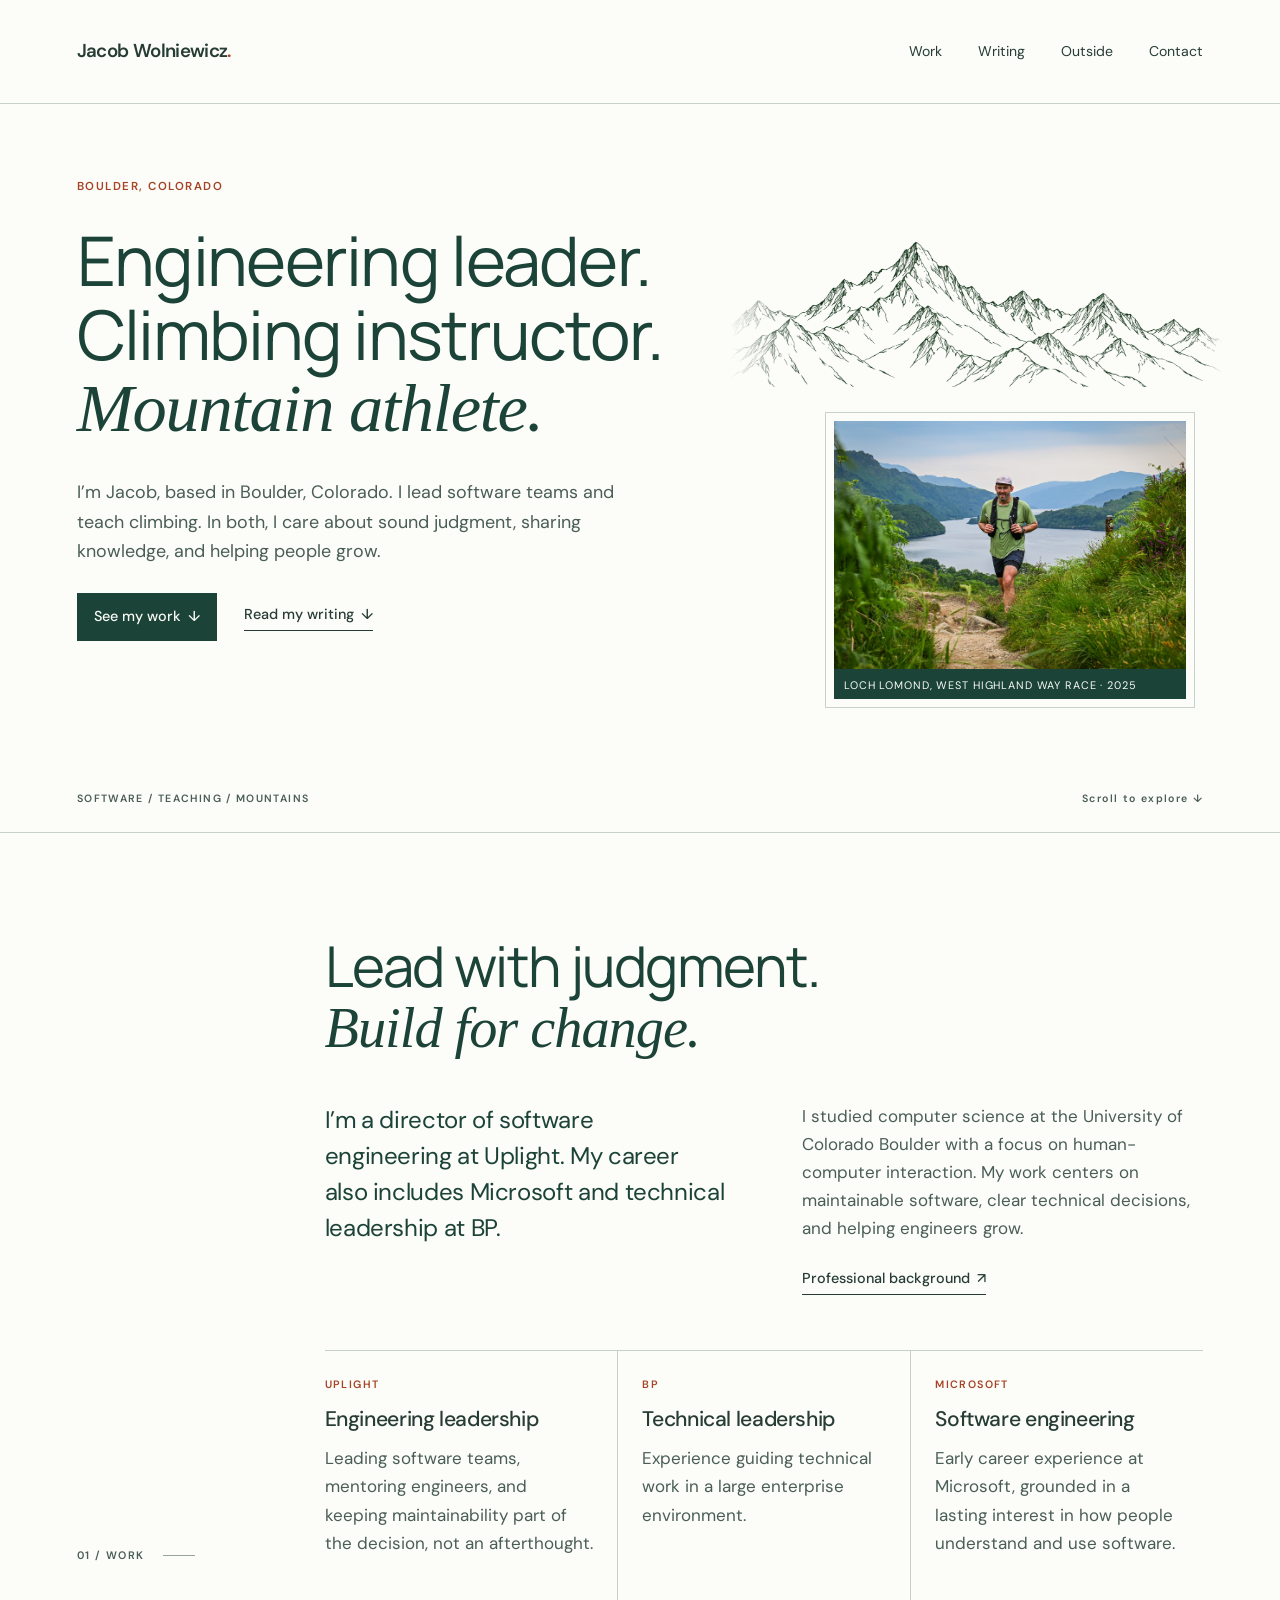
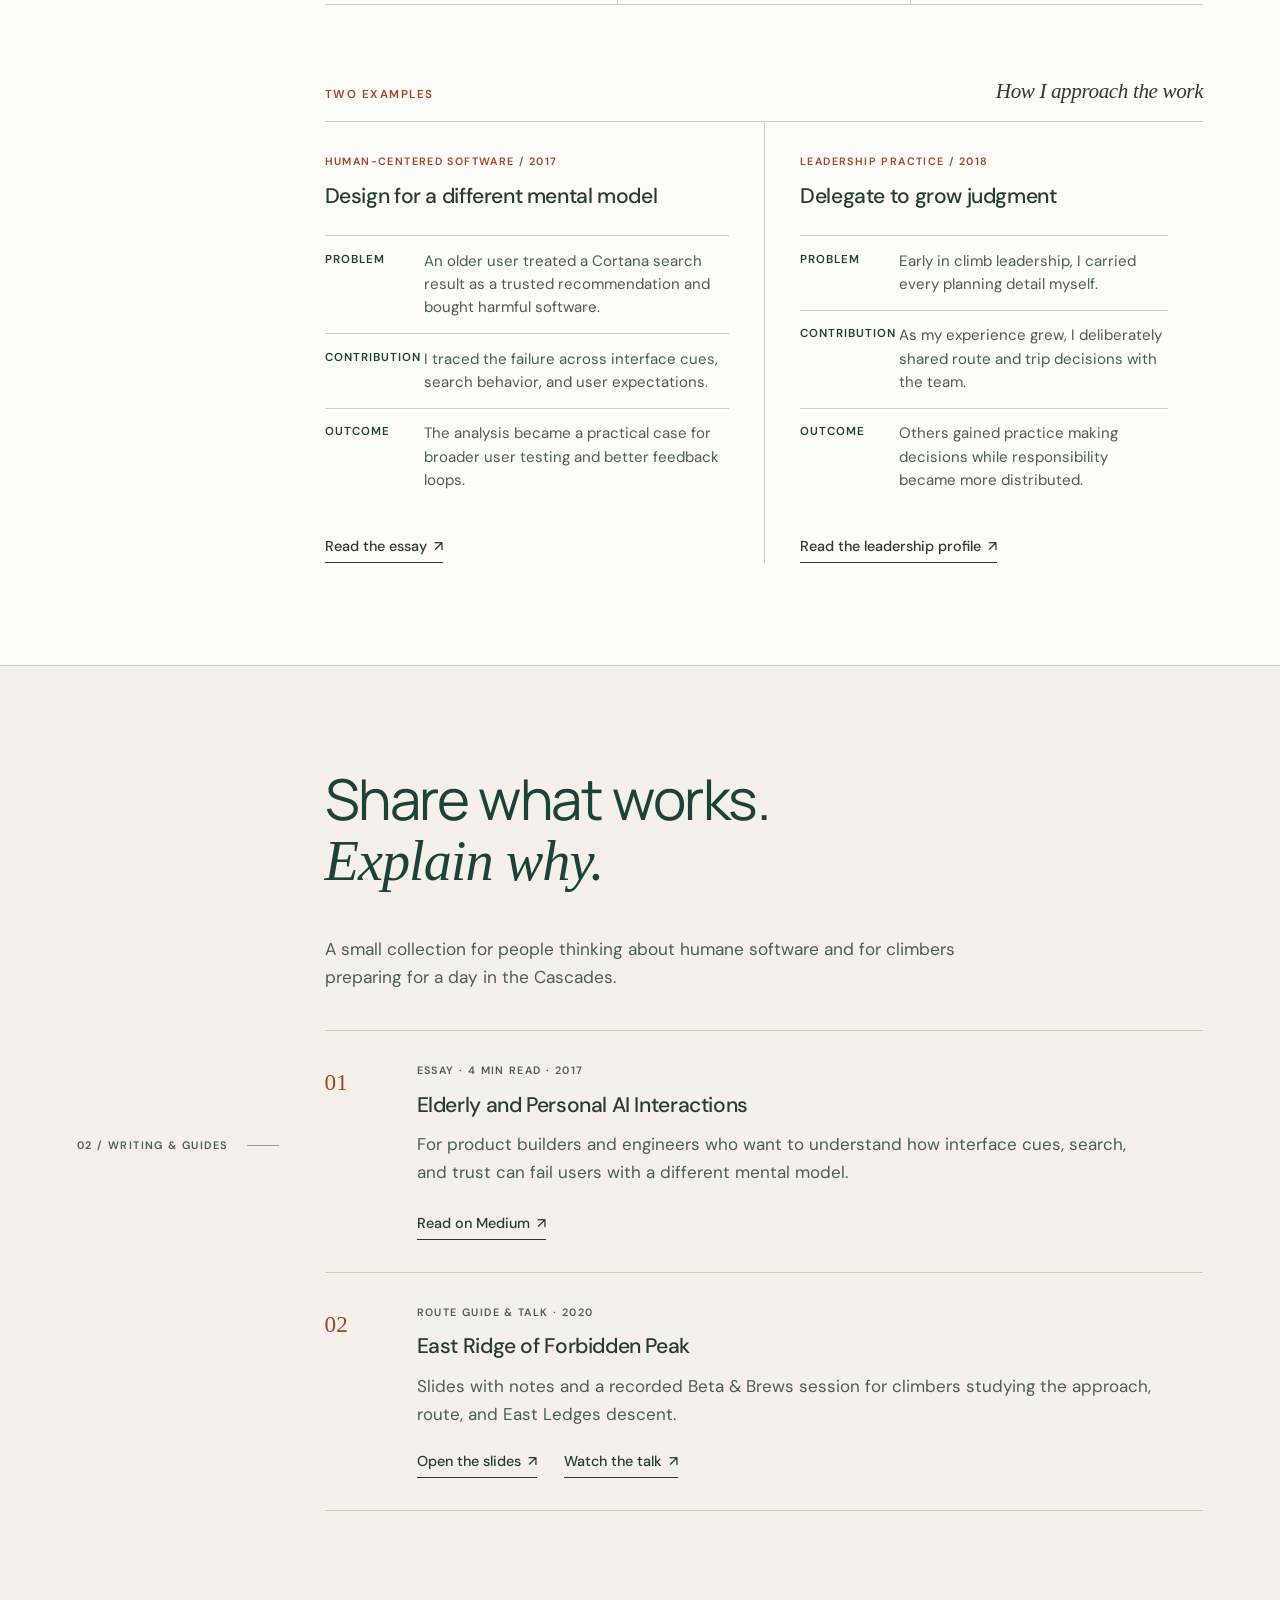
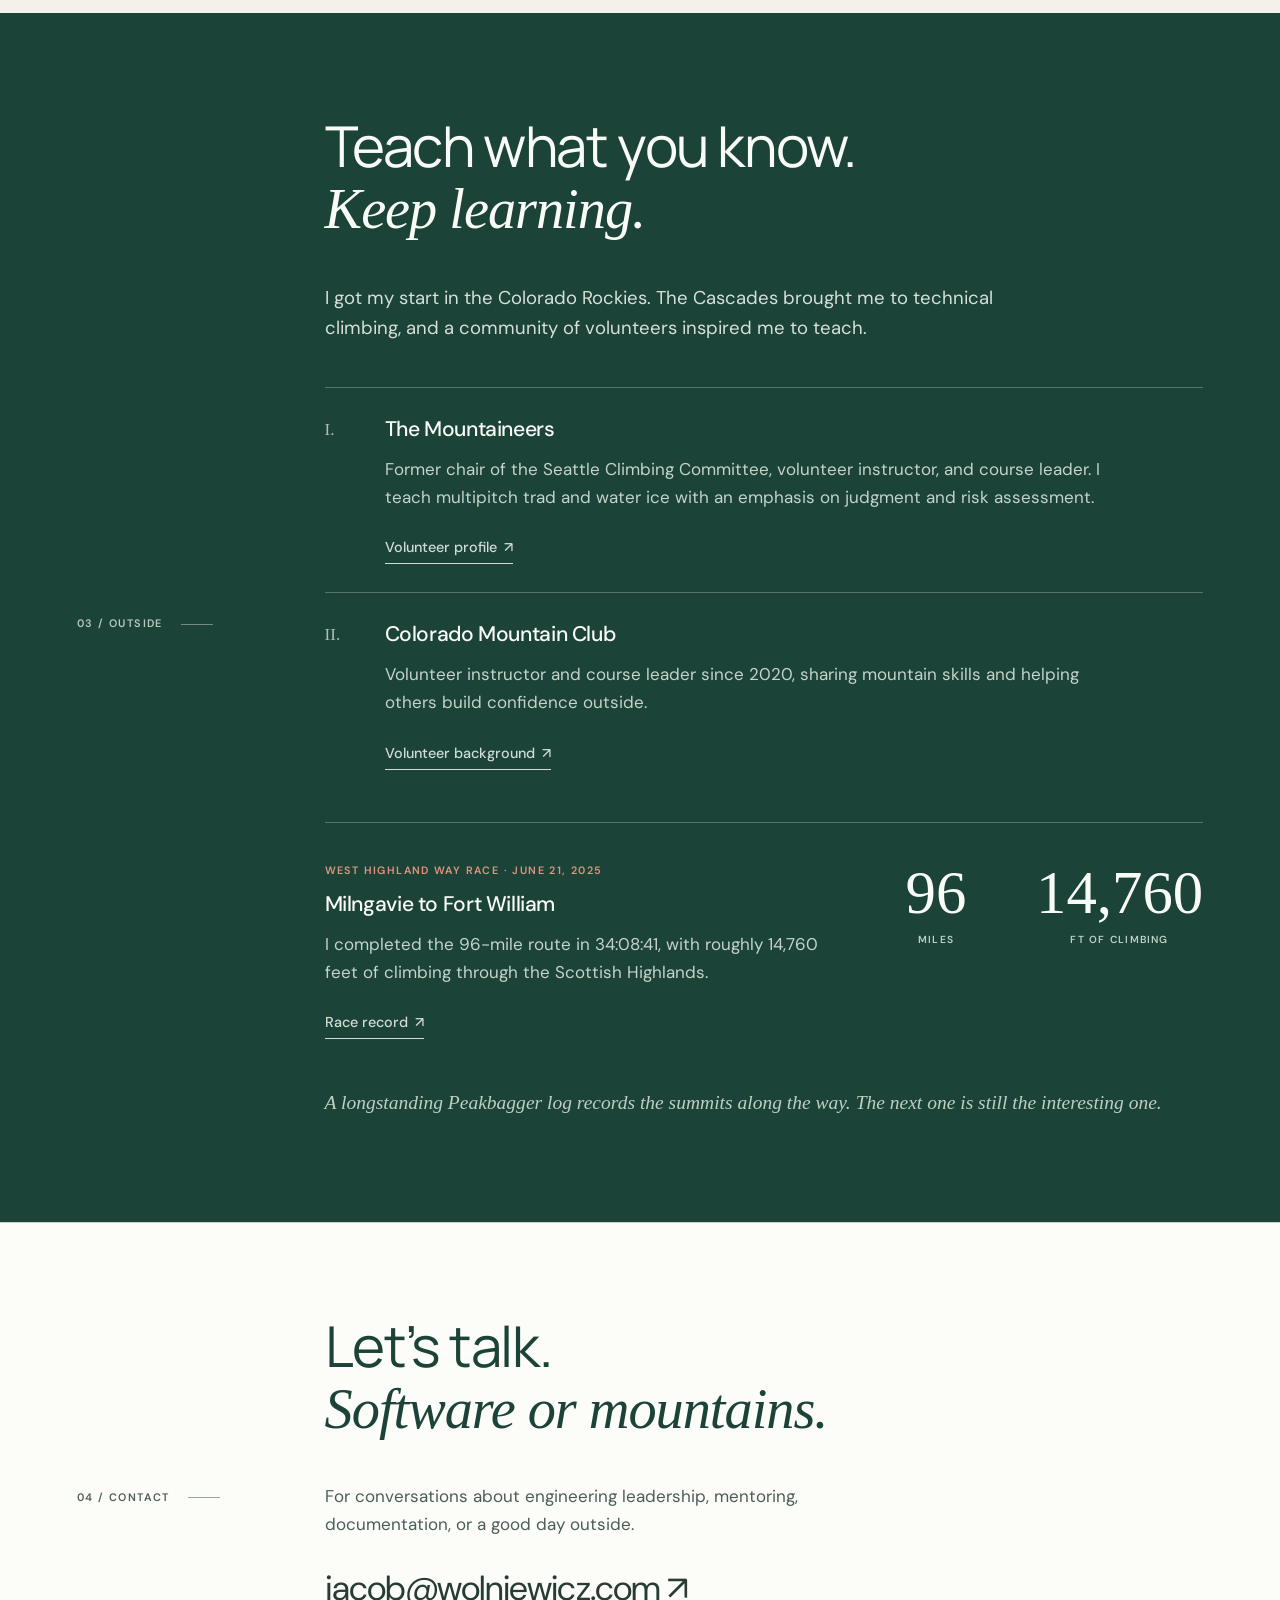
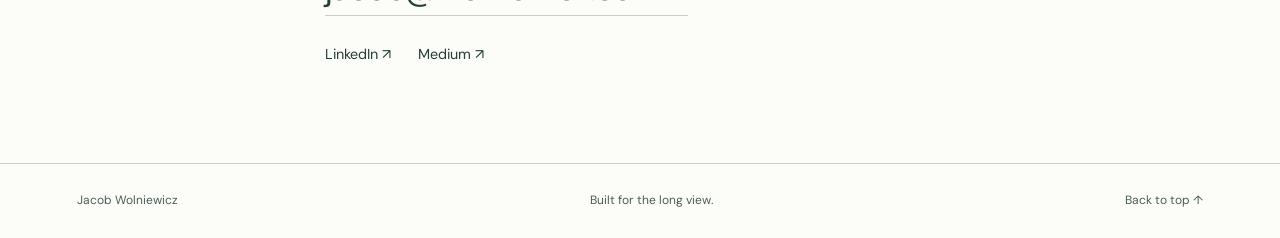
==== commit 0e53c2c8: "Refine hero headline" ====
--- a/index.html
+++ b/index.html
@@ -30,7 +30,7 @@
         <h1 id="intro-title">
           <span>Engineering leader.</span>
           <span>Climbing instructor.</span>
-          <em>Mountain person.</em>
+          <em>Mountain athlete.</em>
         </h1>
         <p class="hero-intro">I’m Jacob, based in Boulder, Colorado. I lead software teams and teach climbing. In both, I care about sound judgment, sharing knowledge, and helping people grow.</p>
         <div class="hero-actions">
--- a/style.css
+++ b/style.css
@@ -201,28 +201,28 @@
 .hero-visual {
   position: relative;
   min-height: 30rem;
+  padding: 2.5rem 0 2rem;
+  display: grid;
+  grid-template-rows: 10.5rem auto;
+  align-content: center;
+  row-gap: 1.6rem;
   align-self: stretch;
 }
 
 .mountain-art {
-  position: absolute;
-  z-index: 0;
-  top: 0;
-  right: -2%;
-  width: 112%;
-  height: 22rem;
-  background: url("alpine-line-art-transparent.png") right center / contain no-repeat;
-  -webkit-mask-image: linear-gradient(to right, transparent 0, #000 11%, #000 96%, transparent 100%);
-  mask-image: linear-gradient(to right, transparent 0, #000 11%, #000 96%, transparent 100%);
+  position: relative;
+  width: 104%;
+  height: 10.5rem;
+  margin-left: 0;
+  background: url("alpine-line-art-transparent.png") right 54% / 112% auto no-repeat;
+  -webkit-mask-image: linear-gradient(to right, transparent 0, #000 14%, #000 96%, transparent 100%);
+  mask-image: linear-gradient(to right, transparent 0, #000 14%, #000 96%, transparent 100%);
 }
 
 .hero-photo {
-  position: absolute;
-  z-index: 1;
-  right: 2%;
-  bottom: 1.25rem;
-  width: min(22rem, 78%);
-  margin: 0;
+  position: relative;
+  width: min(23rem, 88%);
+  margin: 0 2% 0 auto;
   background: var(--forest);
   border: 0.55rem solid var(--paper);
   box-shadow: 0 0 0 1px var(--line);
@@ -470,9 +470,9 @@
   h1 { font-size: clamp(2.05rem, 8.6vw, 3.2rem); }
   h2 { font-size: clamp(2.35rem, 10vw, 3.3rem); }
   .hero-intro { font-size: 1.02rem; }
-  .hero-visual { min-height: 24rem; margin-top: 1.25rem; }
-  .mountain-art { top: 0; right: -4%; width: 105%; height: 15rem; }
-  .hero-photo { right: 4%; bottom: 0.8rem; width: min(19rem, 72%); }
+  .hero-visual { min-height: 0; margin-top: 1.5rem; padding: 0; grid-template-rows: 9rem auto; row-gap: 1.25rem; }
+  .mountain-art { width: 100%; height: 9rem; margin-left: 0; background-size: 108% auto; }
+  .hero-photo { width: min(22rem, 82%); margin: 0 auto; }
   .hero-photo img { height: 13.5rem; }
   .hero-foot { bottom: 1.15rem; }
   .hero-foot span:last-child { display: none; }
@@ -492,9 +492,9 @@
   nav { font-size: 0.77rem; }
   .hero { padding-top: 2.6rem; }
   .hero-actions { align-items: flex-start; flex-direction: column; gap: 0.85rem; }
-  .hero-visual { min-height: 21rem; }
-  .mountain-art { height: 12.5rem; }
-  .hero-photo { width: 78%; border-width: 0.4rem; }
+  .hero-visual { grid-template-rows: 7.5rem auto; row-gap: 1rem; }
+  .mountain-art { height: 7.5rem; background-size: 116% auto; }
+  .hero-photo { width: 86%; border-width: 0.4rem; }
   .hero-photo img { height: 12rem; }
   .hero-photo figcaption { font-size: 0.59rem; }
   .writing-list article { grid-template-columns: 2.5rem 1fr; gap: 0.75rem; }
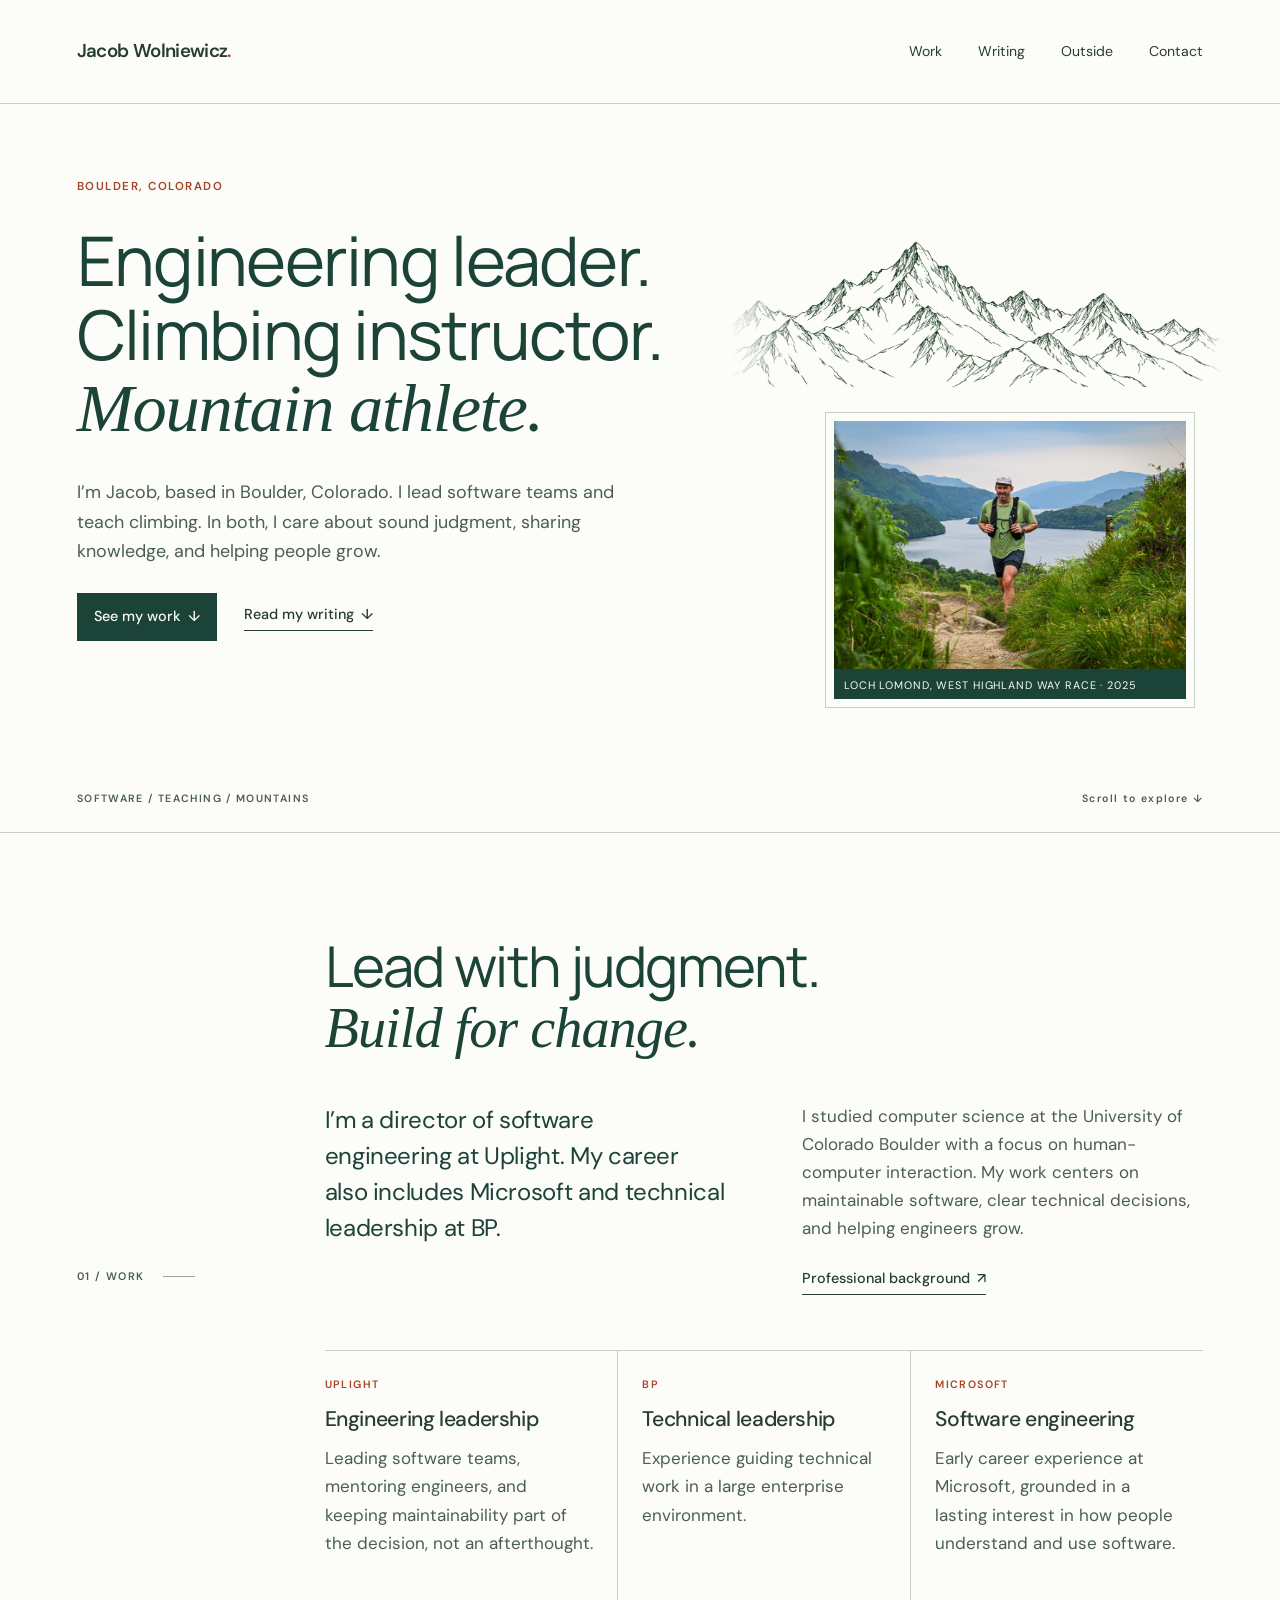
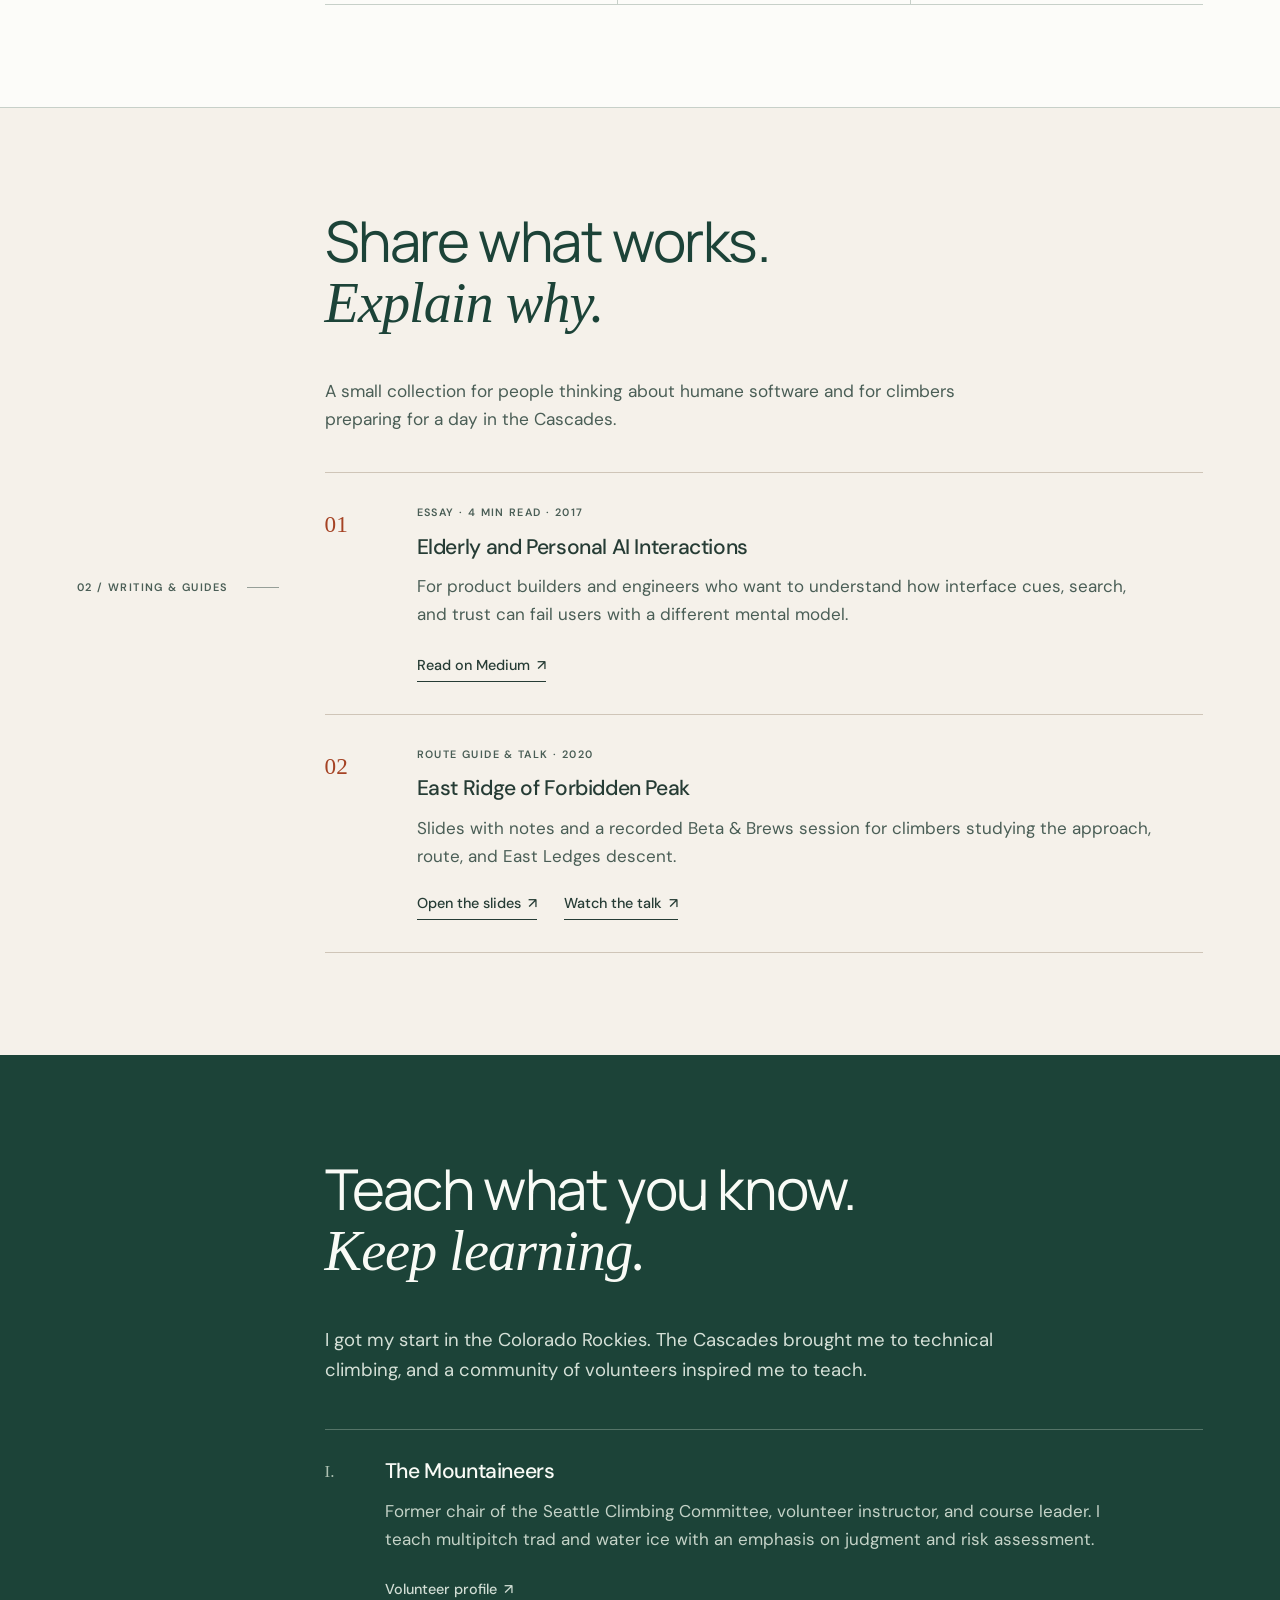
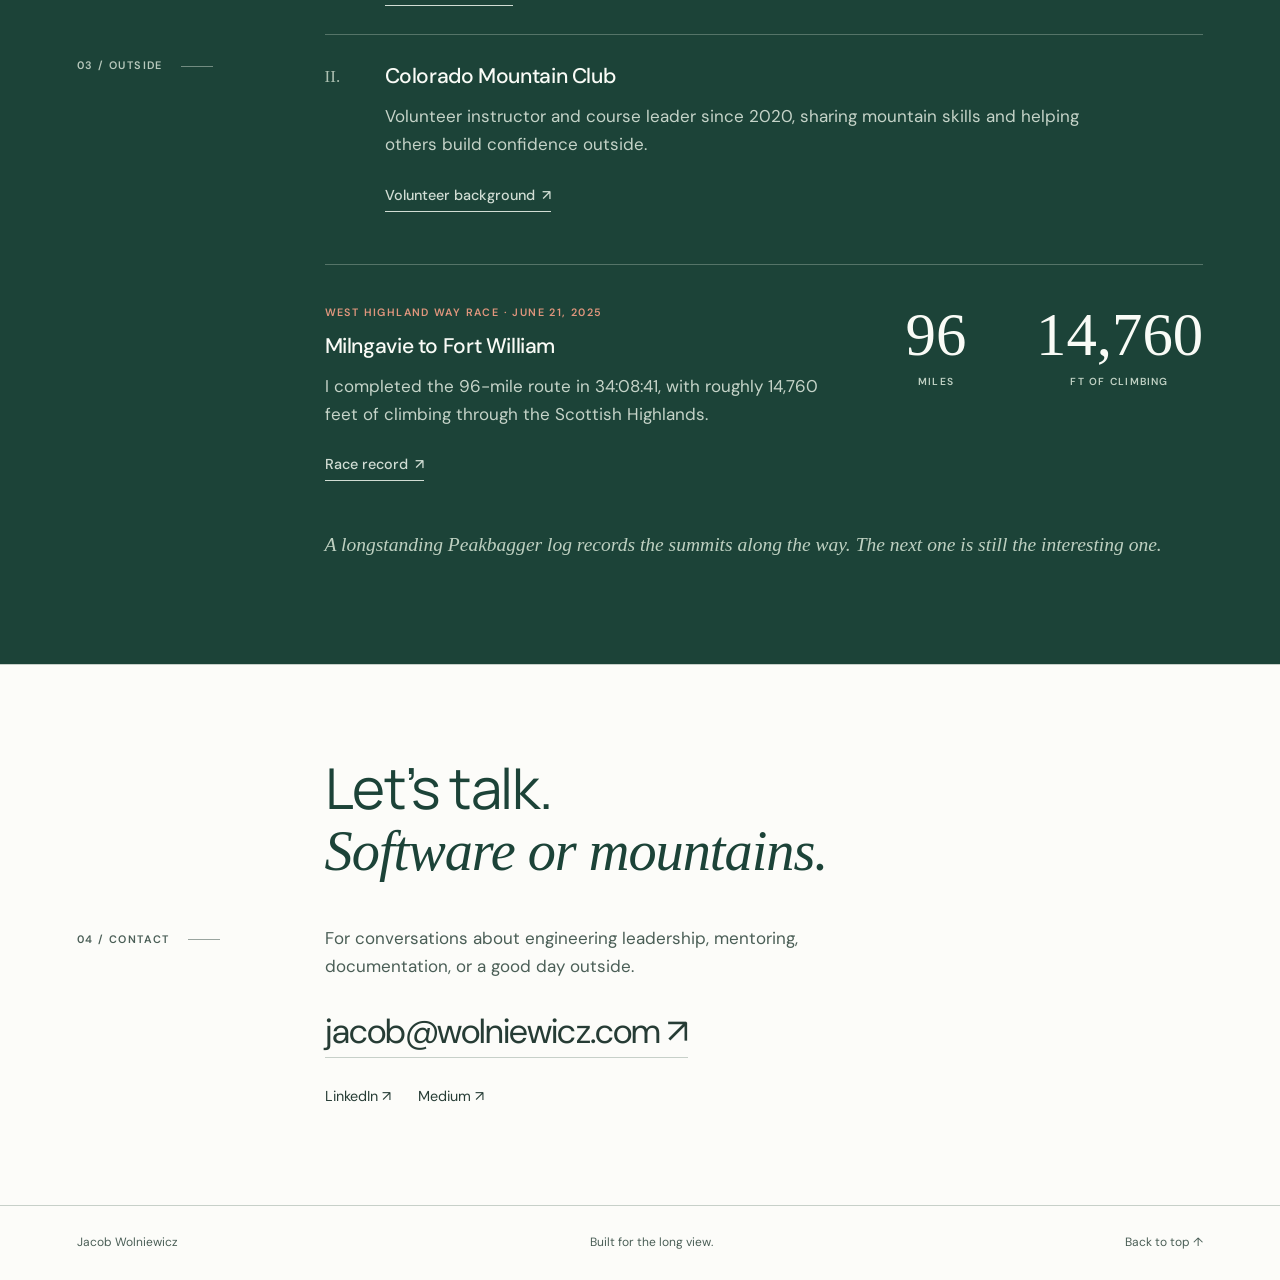
==== commit fa088ddc: "Remove work example cards" ====
--- a/index.html
+++ b/index.html
@@ -81,32 +81,6 @@
           </article>
         </div>
 
-        <div class="proof-heading">
-          <p class="eyebrow">TWO EXAMPLES</p>
-          <h3>How I approach the work</h3>
-        </div>
-        <div class="proof-grid">
-          <article class="proof-card">
-            <p class="item-kicker">HUMAN-CENTERED SOFTWARE / 2017</p>
-            <h3>Design for a different mental model</h3>
-            <dl>
-              <div><dt>Problem</dt><dd>An older user treated a Cortana search result as a trusted recommendation and bought harmful software.</dd></div>
-              <div><dt>Contribution</dt><dd>I traced the failure across interface cues, search behavior, and user expectations.</dd></div>
-              <div><dt>Outcome</dt><dd>The analysis became a practical case for broader user testing and better feedback loops.</dd></div>
-            </dl>
-            <a class="text-link" href="https://medium.com/@jacobwolniewicz/elderly-and-personal-ai-interactions-d11ee020fcb4" target="_blank" rel="noreferrer">Read the essay <span aria-hidden="true">↗</span></a>
-          </article>
-          <article class="proof-card">
-            <p class="item-kicker">LEADERSHIP PRACTICE / 2018</p>
-            <h3>Delegate to grow judgment</h3>
-            <dl>
-              <div><dt>Problem</dt><dd>Early in climb leadership, I carried every planning detail myself.</dd></div>
-              <div><dt>Contribution</dt><dd>As my experience grew, I deliberately shared route and trip decisions with the team.</dd></div>
-              <div><dt>Outcome</dt><dd>Others gained practice making decisions while responsibility became more distributed.</dd></div>
-            </dl>
-            <a class="text-link" href="https://www.mountaineers.org/blog/leader-spotlight-jacob-wolniewicz" target="_blank" rel="noreferrer">Read the leadership profile <span aria-hidden="true">↗</span></a>
-          </article>
-        </div>
       </div>
     </section>
 
--- a/style.css
+++ b/style.css
@@ -315,7 +315,6 @@
 }
 
 .career-path p:last-child,
-.proof-card dd,
 .writing-list article p,
 .contact p { color: var(--muted); }
 
@@ -323,59 +322,6 @@
   margin-bottom: 0.85rem;
   color: var(--rust);
   font-size: 0.67rem;
-}
-
-.proof-heading {
-  margin-top: 4.6rem;
-  display: flex;
-  align-items: baseline;
-  justify-content: space-between;
-  gap: 2rem;
-  border-bottom: 1px solid var(--line);
-}
-
-.proof-heading .eyebrow { margin-bottom: 1.1rem; }
-
-.proof-heading h3 {
-  font-family: Georgia, serif;
-  font-style: italic;
-  font-weight: 400;
-}
-
-.proof-grid {
-  display: grid;
-  grid-template-columns: repeat(2, minmax(0, 1fr));
-}
-
-.proof-card { padding: 2rem 2.2rem 0 0; }
-
-.proof-card + .proof-card {
-  padding-left: 2.2rem;
-  border-left: 1px solid var(--line);
-}
-
-dl { margin: 1.55rem 0; }
-
-dl div {
-  padding: 0.85rem 0;
-  display: grid;
-  grid-template-columns: 5.3rem 1fr;
-  gap: 0.9rem;
-  border-top: 1px solid var(--line);
-}
-
-dt {
-  color: var(--forest);
-  font-size: 0.72rem;
-  font-weight: 600;
-  letter-spacing: 0.09em;
-  text-transform: uppercase;
-}
-
-dd {
-  margin: 0;
-  font-size: 0.94rem;
-  line-height: 1.55;
 }
 
 .writing { background: var(--paper-warm); }
@@ -480,10 +426,6 @@
   .section-label { padding: 0; }
   .work-intro { grid-template-columns: 1fr; gap: 1.1rem; }
   .work-intro .lead { font-size: 1.3rem; }
-  .proof-heading { align-items: flex-start; flex-direction: column; gap: 0; }
-  .proof-grid { grid-template-columns: 1fr; }
-  .proof-card { padding: 1.8rem 0; }
-  .proof-card + .proof-card { padding-left: 0; border-left: 0; border-top: 1px solid var(--line); }
   .race-stats strong { font-size: 3.25rem; }
 }
 
@@ -498,7 +440,6 @@
   .hero-photo img { height: 12rem; }
   .hero-photo figcaption { font-size: 0.59rem; }
   .writing-list article { grid-template-columns: 2.5rem 1fr; gap: 0.75rem; }
-  dl div { grid-template-columns: 1fr; gap: 0.25rem; }
   .outside-grid article { grid-template-columns: 2.2rem 1fr; }
   .race-stats { gap: 1.25rem; }
   .race-stats div { min-width: 0; text-align: left; }
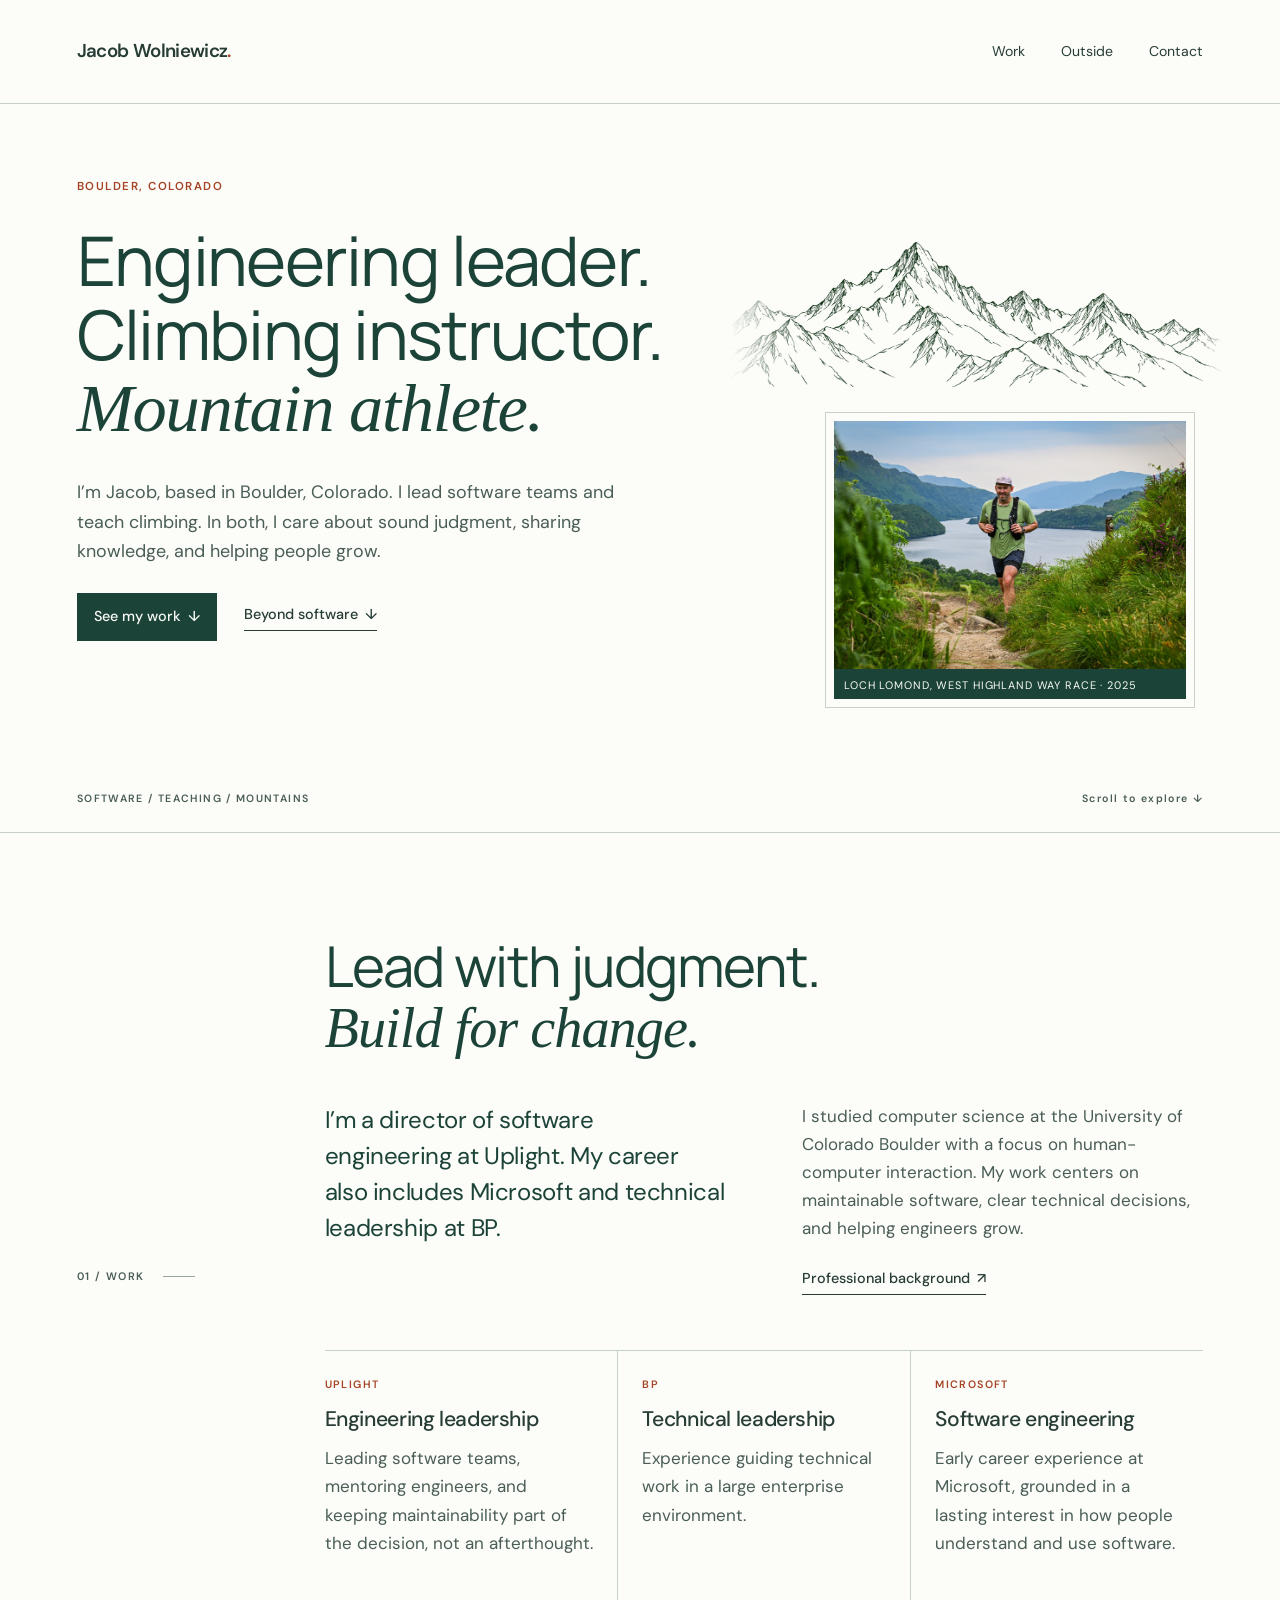
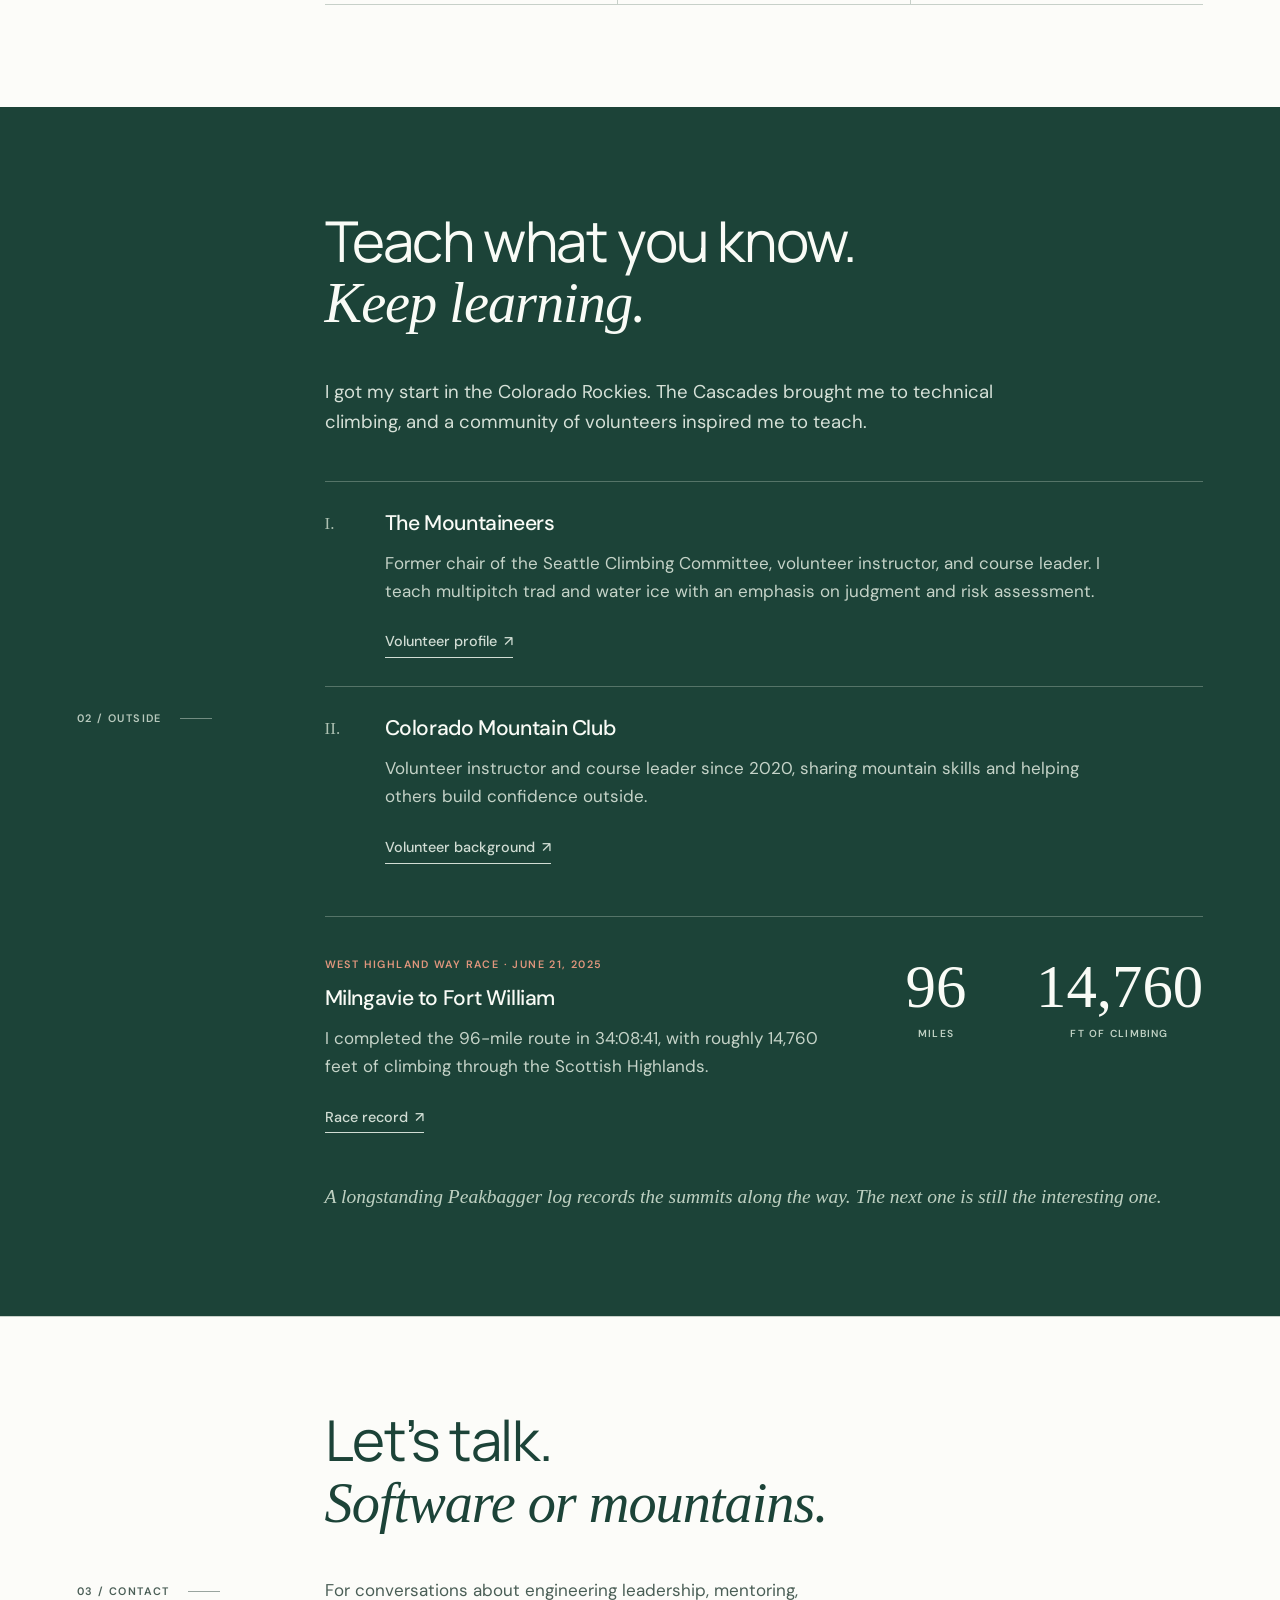
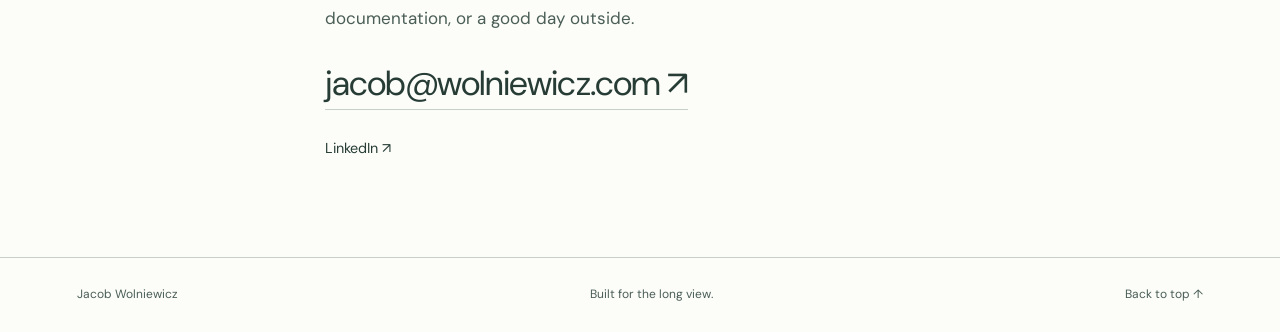
==== commit f226fd8c: "Remove dated writing section" ====
--- a/index.html
+++ b/index.html
@@ -17,7 +17,6 @@
     <a class="brand" href="#main" aria-label="Jacob Wolniewicz, back to top">Jacob Wolniewicz<span aria-hidden="true">.</span></a>
     <nav aria-label="Main navigation">
       <a href="#work">Work</a>
-      <a href="#writing">Writing</a>
       <a href="#outside">Outside</a>
       <a href="#contact">Contact</a>
     </nav>
@@ -35,7 +34,7 @@
         <p class="hero-intro">I’m Jacob, based in Boulder, Colorado. I lead software teams and teach climbing. In both, I care about sound judgment, sharing knowledge, and helping people grow.</p>
         <div class="hero-actions">
           <a class="primary-link" href="#work">See my work <span aria-hidden="true">↓</span></a>
-          <a class="text-link" href="#writing">Read my writing <span aria-hidden="true">↓</span></a>
+          <a class="text-link" href="#outside">Beyond software <span aria-hidden="true">↓</span></a>
         </div>
       </div>
       <div class="hero-visual">
@@ -84,39 +83,8 @@
       </div>
     </section>
 
-    <section class="section writing" id="writing" aria-labelledby="writing-title">
-      <div class="section-label"><span>02 / WRITING &amp; GUIDES</span><span class="small-rule" aria-hidden="true"></span></div>
-      <div class="section-content">
-        <h2 id="writing-title">Share what works.<br><em>Explain why.</em></h2>
-        <p class="section-intro">A small collection for people thinking about humane software and for climbers preparing for a day in the Cascades.</p>
-        <div class="writing-list">
-          <article>
-            <div class="writing-number" aria-hidden="true">01</div>
-            <div>
-              <p class="item-kicker">ESSAY · 4 MIN READ · 2017</p>
-              <h3>Elderly and Personal AI Interactions</h3>
-              <p>For product builders and engineers who want to understand how interface cues, search, and trust can fail users with a different mental model.</p>
-              <a class="text-link" href="https://medium.com/@jacobwolniewicz/elderly-and-personal-ai-interactions-d11ee020fcb4" target="_blank" rel="noreferrer">Read on Medium <span aria-hidden="true">↗</span></a>
-            </div>
-          </article>
-          <article>
-            <div class="writing-number" aria-hidden="true">02</div>
-            <div>
-              <p class="item-kicker">ROUTE GUIDE &amp; TALK · 2020</p>
-              <h3>East Ridge of Forbidden Peak</h3>
-              <p>Slides with notes and a recorded Beta &amp; Brews session for climbers studying the approach, route, and East Ledges descent.</p>
-              <div class="link-row">
-                <a class="text-link" href="https://docs.google.com/presentation/d/1AmnA5qNYzROWDQLV8n8yqxoZHQ4yjcFyVpE3VDiVnC4/edit" target="_blank" rel="noreferrer">Open the slides <span aria-hidden="true">↗</span></a>
-                <a class="text-link" href="https://www.youtube.com/watch?v=e9X62TWaEAo" target="_blank" rel="noreferrer">Watch the talk <span aria-hidden="true">↗</span></a>
-              </div>
-            </div>
-          </article>
-        </div>
-      </div>
-    </section>
-
     <section class="section outside" id="outside" aria-labelledby="outside-title">
-      <div class="section-label"><span>03 / OUTSIDE</span><span class="small-rule" aria-hidden="true"></span></div>
+      <div class="section-label"><span>02 / OUTSIDE</span><span class="small-rule" aria-hidden="true"></span></div>
       <div class="section-content">
         <h2 id="outside-title">Teach what you know.<br><em>Keep learning.</em></h2>
         <p class="outside-intro">I got my start in the Colorado Rockies. The Cascades brought me to technical climbing, and a community of volunteers inspired me to teach.</p>
@@ -156,14 +124,13 @@
     </section>
 
     <section class="section contact" id="contact" aria-labelledby="contact-title">
-      <div class="section-label"><span>04 / CONTACT</span><span class="small-rule" aria-hidden="true"></span></div>
+      <div class="section-label"><span>03 / CONTACT</span><span class="small-rule" aria-hidden="true"></span></div>
       <div class="section-content">
         <h2 id="contact-title">Let’s talk.<br><em>Software or mountains.</em></h2>
         <p>For conversations about engineering leadership, mentoring, documentation, or a good day outside.</p>
         <a class="email-link" href="mailto:jacob@wolniewicz.com">jacob@wolniewicz.com <span aria-hidden="true">↗</span></a>
         <div class="contact-links">
           <a href="https://www.linkedin.com/in/jacob-wolniewicz" target="_blank" rel="noreferrer">LinkedIn <span aria-hidden="true">↗</span></a>
-          <a href="https://medium.com/@jacobwolniewicz" target="_blank" rel="noreferrer">Medium <span aria-hidden="true">↗</span></a>
         </div>
       </div>
     </section>
--- a/style.css
+++ b/style.css
@@ -4,7 +4,6 @@
   --text: #263c35;
   --muted: #4a5e56;
   --paper: #fcfcf9;
-  --paper-warm: #f5f1ea;
   --line: #c7d0c9;
   --rust: #a54324;
   --rust-dark: #85341c;
@@ -315,7 +314,6 @@
 }
 
 .career-path p:last-child,
-.writing-list article p,
 .contact p { color: var(--muted); }
 
 .item-kicker {
@@ -323,21 +321,6 @@
   color: var(--rust);
   font-size: 0.67rem;
 }
-
-.writing { background: var(--paper-warm); }
-.section-intro { max-width: 42rem; color: var(--muted); font-size: 1.08rem; }
-.writing-list { margin-top: 2.4rem; border-top: 1px solid #cfc5b8; }
-
-.writing-list article {
-  padding: 2rem 0;
-  display: grid;
-  grid-template-columns: 4.5rem 1fr;
-  gap: 1.25rem;
-  border-bottom: 1px solid #cfc5b8;
-}
-
-.writing-list article > div:last-child { max-width: 46rem; }
-.writing-number { color: var(--rust); font-family: Georgia, serif; font-size: 1.45rem; }
 
 .outside {
   color: var(--green-text);
@@ -439,7 +422,6 @@
   .hero-photo { width: 86%; border-width: 0.4rem; }
   .hero-photo img { height: 12rem; }
   .hero-photo figcaption { font-size: 0.59rem; }
-  .writing-list article { grid-template-columns: 2.5rem 1fr; gap: 0.75rem; }
   .outside-grid article { grid-template-columns: 2.2rem 1fr; }
   .race-stats { gap: 1.25rem; }
   .race-stats div { min-width: 0; text-align: left; }
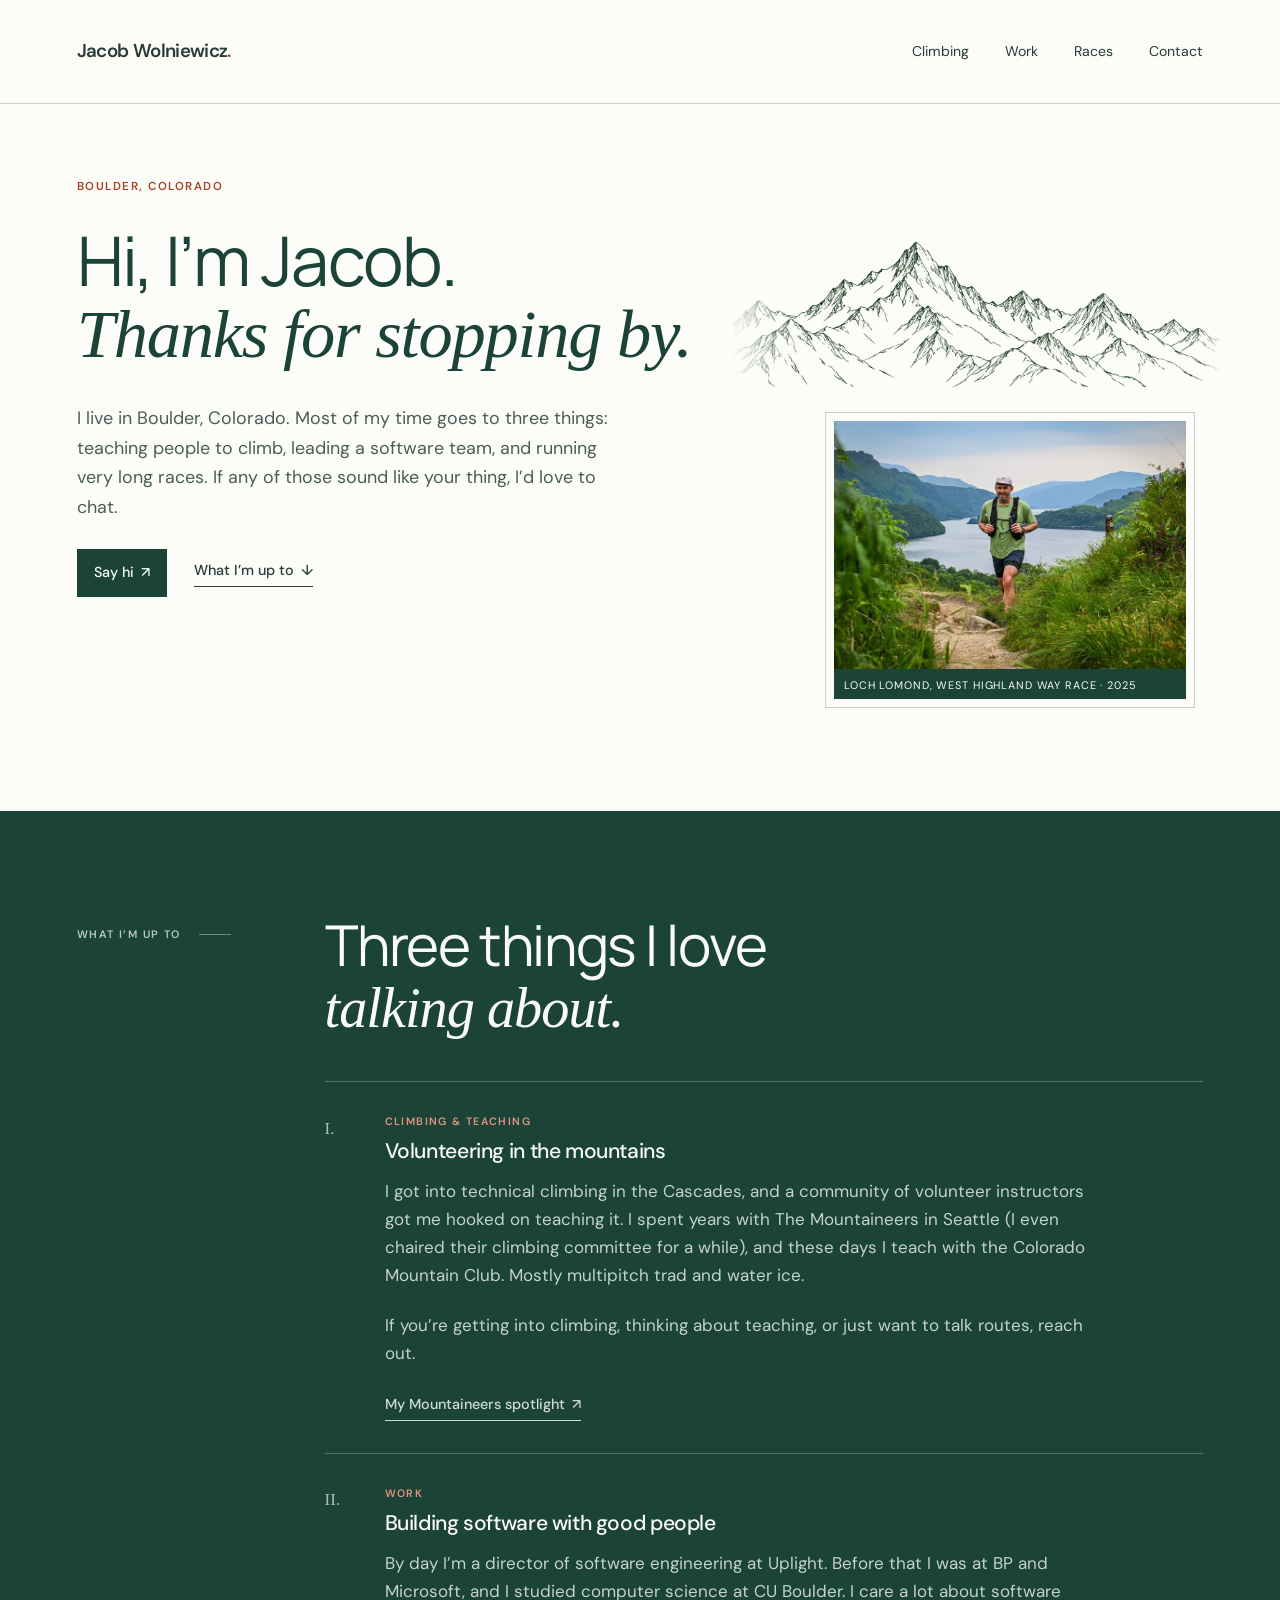
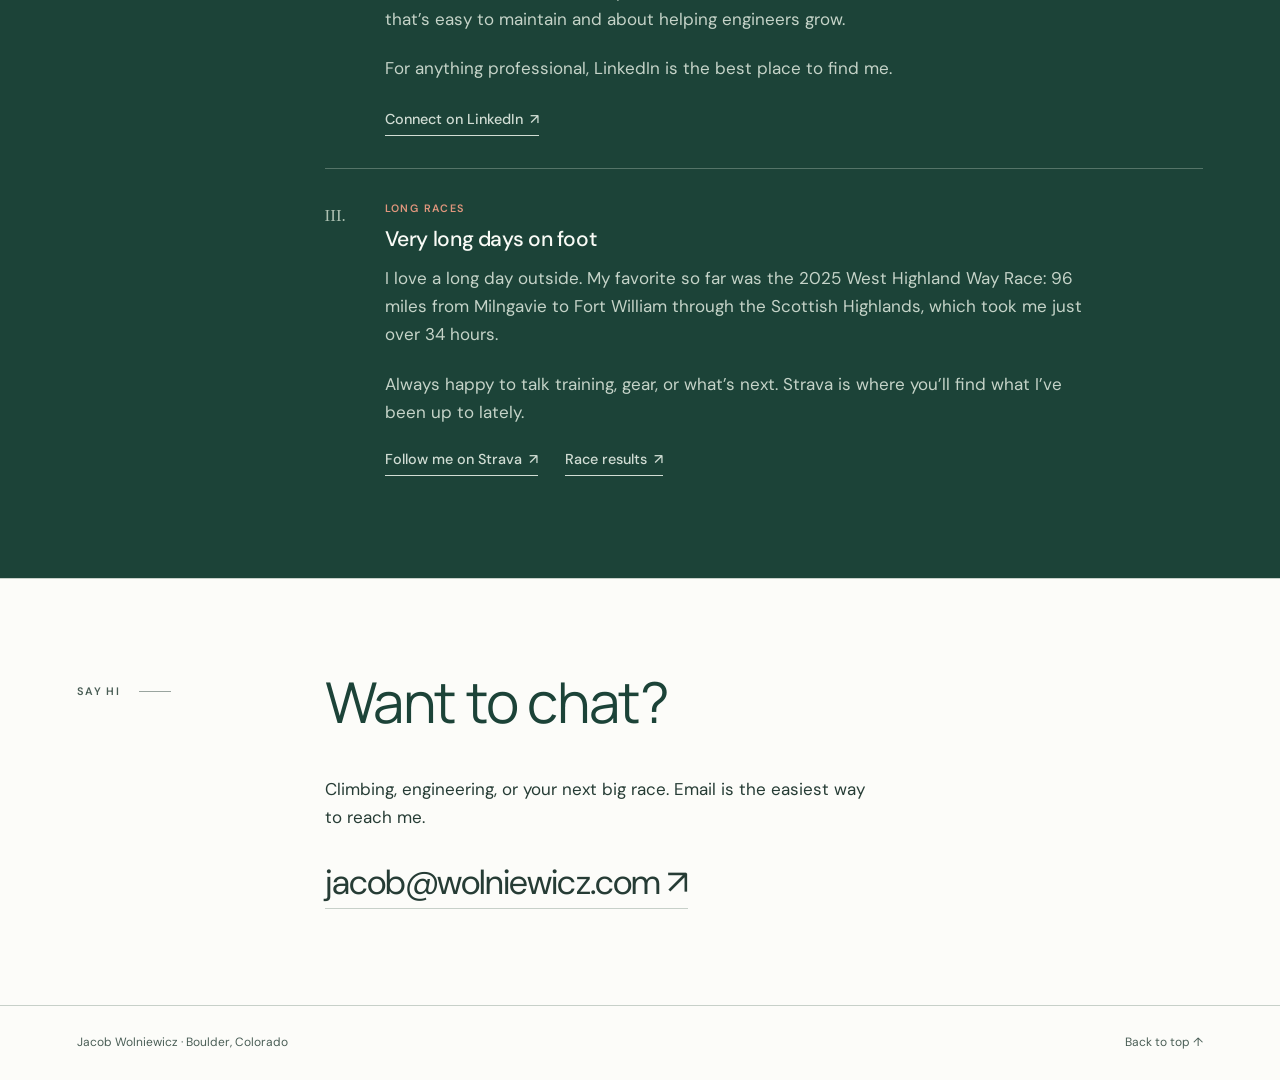
==== commit e38bec64: "Rewrite site as a casual one-pager and optimize images - Replace the title-heavy hero with a friendl" ====
--- a/index.html
+++ b/index.html
@@ -3,9 +3,45 @@
 <head>
   <meta charset="utf-8">
   <meta name="viewport" content="width=device-width, initial-scale=1">
-  <title>Jacob Wolniewicz | Engineering leader and climbing instructor</title>
-  <meta name="description" content="Jacob Wolniewicz is a software engineering leader, mentor, and climbing instructor based in Boulder, Colorado.">
+  <title>Jacob Wolniewicz</title>
+  <meta name="description" content="Hi, I’m Jacob. I live in Boulder, Colorado, teach climbing as a volunteer, lead software teams, and love running long races.">
   <link rel="icon" type="image/svg+xml" href="favicon.svg">
+  <link rel="canonical" href="https://jacob.wolniewicz.com/">
+  <meta name="theme-color" content="#1c4338">
+  <meta property="og:type" content="profile">
+  <meta property="og:url" content="https://jacob.wolniewicz.com/">
+  <meta property="og:site_name" content="Jacob Wolniewicz">
+  <meta property="og:title" content="Jacob Wolniewicz">
+  <meta property="og:description" content="Hi, I’m Jacob. I live in Boulder, Colorado, teach climbing as a volunteer, lead software teams, and love running long races.">
+  <meta property="og:image" content="https://jacob.wolniewicz.com/og-image.jpg">
+  <meta property="og:image:width" content="1200">
+  <meta property="og:image:height" content="630">
+  <meta property="og:image:alt" content="Jacob Wolniewicz running on a trail above Loch Lomond during the 2025 West Highland Way Race.">
+  <meta property="profile:first_name" content="Jacob">
+  <meta property="profile:last_name" content="Wolniewicz">
+  <meta name="twitter:card" content="summary_large_image">
+  <meta name="twitter:title" content="Jacob Wolniewicz">
+  <meta name="twitter:description" content="Hi, I’m Jacob. I live in Boulder, Colorado, teach climbing as a volunteer, lead software teams, and love running long races.">
+  <meta name="twitter:image" content="https://jacob.wolniewicz.com/og-image.jpg">
+  <script type="application/ld+json">
+  {
+    "@context": "https://schema.org",
+    "@type": "Person",
+    "name": "Jacob Wolniewicz",
+    "url": "https://jacob.wolniewicz.com/",
+    "image": "https://jacob.wolniewicz.com/og-image.jpg",
+    "jobTitle": "Director of Software Engineering",
+    "worksFor": { "@type": "Organization", "name": "Uplight" },
+    "alumniOf": { "@type": "CollegeOrUniversity", "name": "University of Colorado Boulder" },
+    "address": { "@type": "PostalAddress", "addressLocality": "Boulder", "addressRegion": "CO", "addressCountry": "US" },
+    "sameAs": [
+      "https://www.linkedin.com/in/jacob-wolniewicz",
+      "https://www.mountaineers.org/blog/leader-spotlight-jacob-wolniewicz",
+      "https://utmb.world/en/runner/3576025.jacob.wolniewicz",
+      "https://www.strava.com/athletes/21364394"
+    ]
+  }
+  </script>
   <link rel="preconnect" href="https://fonts.googleapis.com">
   <link rel="preconnect" href="https://fonts.gstatic.com" crossorigin>
   <link href="https://fonts.googleapis.com/css2?family=DM+Sans:wght@400;500;600&family=Manrope:wght@400;500;600&display=swap" rel="stylesheet">
@@ -16,8 +52,9 @@
   <header class="site-header">
     <a class="brand" href="#main" aria-label="Jacob Wolniewicz, back to top">Jacob Wolniewicz<span aria-hidden="true">.</span></a>
     <nav aria-label="Main navigation">
+      <a href="#climbing">Climbing</a>
       <a href="#work">Work</a>
-      <a href="#outside">Outside</a>
+      <a href="#races">Races</a>
       <a href="#contact">Contact</a>
     </nav>
   </header>
@@ -27,118 +64,81 @@
       <div class="hero-copy">
         <p class="eyebrow">BOULDER, COLORADO</p>
         <h1 id="intro-title">
-          <span>Engineering leader.</span>
-          <span>Climbing instructor.</span>
-          <em>Mountain athlete.</em>
+          <span>Hi, I’m Jacob.</span>
+          <em>Thanks for stopping by.</em>
         </h1>
-        <p class="hero-intro">I’m Jacob, based in Boulder, Colorado. I lead software teams and teach climbing. In both, I care about sound judgment, sharing knowledge, and helping people grow.</p>
+        <p class="hero-intro">I live in Boulder, Colorado. Most of my time goes to three things: teaching people to climb, leading a software team, and running very long races. If any of those sound like your thing, I’d love to chat.</p>
         <div class="hero-actions">
-          <a class="primary-link" href="#work">See my work <span aria-hidden="true">↓</span></a>
-          <a class="text-link" href="#outside">Beyond software <span aria-hidden="true">↓</span></a>
+          <a class="primary-link" href="mailto:jacob@wolniewicz.com">Say hi <span aria-hidden="true">↗</span></a>
+          <a class="text-link" href="#things">What I’m up to <span aria-hidden="true">↓</span></a>
         </div>
       </div>
       <div class="hero-visual">
         <div class="mountain-art" aria-hidden="true"></div>
         <figure class="hero-photo">
-          <img src="west-highland-way-loch-lomond.jpg" alt="Jacob Wolniewicz running on a trail above Loch Lomond during the 2025 West Highland Way Race." width="1720" height="1146">
+          <picture>
+            <source type="image/webp" srcset="west-highland-way-loch-lomond-800.webp 800w, west-highland-way-loch-lomond-1200.webp 1200w" sizes="(max-width: 760px) 82vw, 23rem">
+            <img src="west-highland-way-loch-lomond-800.jpg" srcset="west-highland-way-loch-lomond-800.jpg 800w, west-highland-way-loch-lomond-1200.jpg 1200w" sizes="(max-width: 760px) 82vw, 23rem" alt="Jacob Wolniewicz running on a trail above Loch Lomond during the 2025 West Highland Way Race." width="1200" height="800" fetchpriority="high">
+          </picture>
           <figcaption>Loch Lomond, West Highland Way Race · 2025</figcaption>
         </figure>
       </div>
-      <div class="hero-foot">
-        <span>SOFTWARE / TEACHING / MOUNTAINS</span>
-        <span>Scroll to explore ↓</span>
-      </div>
     </section>
 
-    <section class="section work" id="work" aria-labelledby="work-title">
-      <div class="section-label"><span>01 / WORK</span><span class="small-rule" aria-hidden="true"></span></div>
+    <section class="section things" id="things" aria-labelledby="things-title">
+      <div class="section-label"><span>WHAT I’M UP TO</span><span class="small-rule" aria-hidden="true"></span></div>
       <div class="section-content">
-        <h2 id="work-title">Lead with judgment.<br><em>Build for change.</em></h2>
-        <div class="work-intro">
-          <p class="lead">I’m a director of software engineering at Uplight. My career also includes Microsoft and technical leadership at BP.</p>
-          <div>
-            <p>I studied computer science at the University of Colorado Boulder with a focus on human-computer interaction. My work centers on maintainable software, clear technical decisions, and helping engineers grow.</p>
-            <a class="text-link" href="https://www.linkedin.com/in/jacob-wolniewicz" target="_blank" rel="noreferrer">Professional background <span aria-hidden="true">↗</span></a>
-          </div>
-        </div>
-
-        <div class="career-path" aria-label="Career highlights">
-          <article>
-            <p class="item-kicker">UPLIGHT</p>
-            <h3>Engineering leadership</h3>
-            <p>Leading software teams, mentoring engineers, and keeping maintainability part of the decision, not an afterthought.</p>
-          </article>
-          <article>
-            <p class="item-kicker">BP</p>
-            <h3>Technical leadership</h3>
-            <p>Experience guiding technical work in a large enterprise environment.</p>
-          </article>
-          <article>
-            <p class="item-kicker">MICROSOFT</p>
-            <h3>Software engineering</h3>
-            <p>Early career experience at Microsoft, grounded in a lasting interest in how people understand and use software.</p>
-          </article>
-        </div>
-
-      </div>
-    </section>
-
-    <section class="section outside" id="outside" aria-labelledby="outside-title">
-      <div class="section-label"><span>02 / OUTSIDE</span><span class="small-rule" aria-hidden="true"></span></div>
-      <div class="section-content">
-        <h2 id="outside-title">Teach what you know.<br><em>Keep learning.</em></h2>
-        <p class="outside-intro">I got my start in the Colorado Rockies. The Cascades brought me to technical climbing, and a community of volunteers inspired me to teach.</p>
-        <div class="outside-grid">
-          <article>
+        <h2 id="things-title">Three things I love<br><em>talking about.</em></h2>
+        <div class="things-list">
+          <article id="climbing">
             <span class="roman" aria-hidden="true">I.</span>
             <div>
-              <h3>The Mountaineers</h3>
-              <p>Former chair of the Seattle Climbing Committee, volunteer instructor, and course leader. I teach multipitch trad and water ice with an emphasis on judgment and risk assessment.</p>
-              <a class="text-link" href="https://www.mountaineers.org/blog/leader-spotlight-jacob-wolniewicz" target="_blank" rel="noreferrer">Volunteer profile <span aria-hidden="true">↗</span></a>
+              <p class="item-kicker">CLIMBING &amp; TEACHING</p>
+              <h3>Volunteering in the mountains</h3>
+              <p>I got into technical climbing in the Cascades, and a community of volunteer instructors got me hooked on teaching it. I spent years with The Mountaineers in Seattle (I even chaired their climbing committee for a while), and these days I teach with the Colorado Mountain Club. Mostly multipitch trad and water ice.</p>
+              <p>If you’re getting into climbing, thinking about teaching, or just want to talk routes, reach out.</p>
+              <a class="text-link" href="https://www.mountaineers.org/blog/leader-spotlight-jacob-wolniewicz" target="_blank" rel="noreferrer">My Mountaineers spotlight <span aria-hidden="true">↗</span></a>
             </div>
           </article>
-          <article>
+          <article id="work">
             <span class="roman" aria-hidden="true">II.</span>
             <div>
-              <h3>Colorado Mountain Club</h3>
-              <p>Volunteer instructor and course leader since 2020, sharing mountain skills and helping others build confidence outside.</p>
-              <a class="text-link" href="https://www.linkedin.com/in/jacob-wolniewicz" target="_blank" rel="noreferrer">Volunteer background <span aria-hidden="true">↗</span></a>
+              <p class="item-kicker">WORK</p>
+              <h3>Building software with good people</h3>
+              <p>By day I’m a director of software engineering at Uplight. Before that I was at BP and Microsoft, and I studied computer science at CU Boulder. I care a lot about software that’s easy to maintain and about helping engineers grow.</p>
+              <p>For anything professional, LinkedIn is the best place to find me.</p>
+              <a class="text-link" href="https://www.linkedin.com/in/jacob-wolniewicz" target="_blank" rel="noreferrer">Connect on LinkedIn <span aria-hidden="true">↗</span></a>
+            </div>
+          </article>
+          <article id="races">
+            <span class="roman" aria-hidden="true">III.</span>
+            <div>
+              <p class="item-kicker">LONG RACES</p>
+              <h3>Very long days on foot</h3>
+              <p>I love a long day outside. My favorite so far was the 2025 West Highland Way Race: 96 miles from Milngavie to Fort William through the Scottish Highlands, which took me just over 34 hours.</p>
+              <p>Always happy to talk training, gear, or what’s next. Strava is where you’ll find what I’ve been up to lately.</p>
+              <div class="link-row">
+                <a class="text-link" href="https://www.strava.com/athletes/21364394" target="_blank" rel="noreferrer">Follow me on Strava <span aria-hidden="true">↗</span></a>
+                <a class="text-link" href="https://utmb.world/en/runner/3576025.jacob.wolniewicz" target="_blank" rel="noreferrer">Race results <span aria-hidden="true">↗</span></a>
+              </div>
             </div>
           </article>
         </div>
-
-        <div class="race-block">
-          <div class="race-copy">
-            <p class="item-kicker">WEST HIGHLAND WAY RACE · JUNE 21, 2025</p>
-            <h3>Milngavie to Fort William</h3>
-            <p>I completed the 96-mile route in 34:08:41, with roughly 14,760 feet of climbing through the Scottish Highlands.</p>
-            <a class="text-link" href="https://utmb.world/en/runner/3576025.jacob.wolniewicz" target="_blank" rel="noreferrer">Race record <span aria-hidden="true">↗</span></a>
-          </div>
-          <div class="race-stats" aria-label="Race statistics">
-            <div><strong>96</strong><span>MILES</span></div>
-            <div><strong>14,760</strong><span>FT OF CLIMBING</span></div>
-          </div>
-        </div>
-        <p class="outside-note">A longstanding Peakbagger log records the summits along the way. The next one is still the interesting one.</p>
       </div>
     </section>
 
     <section class="section contact" id="contact" aria-labelledby="contact-title">
-      <div class="section-label"><span>03 / CONTACT</span><span class="small-rule" aria-hidden="true"></span></div>
+      <div class="section-label"><span>SAY HI</span><span class="small-rule" aria-hidden="true"></span></div>
       <div class="section-content">
-        <h2 id="contact-title">Let’s talk.<br><em>Software or mountains.</em></h2>
-        <p>For conversations about engineering leadership, mentoring, documentation, or a good day outside.</p>
+        <h2 id="contact-title">Want to chat?</h2>
+        <p>Climbing, engineering, or your next big race. Email is the easiest way to reach me.</p>
         <a class="email-link" href="mailto:jacob@wolniewicz.com">jacob@wolniewicz.com <span aria-hidden="true">↗</span></a>
-        <div class="contact-links">
-          <a href="https://www.linkedin.com/in/jacob-wolniewicz" target="_blank" rel="noreferrer">LinkedIn <span aria-hidden="true">↗</span></a>
-        </div>
       </div>
     </section>
   </main>
 
   <footer>
-    <a href="#main">Jacob Wolniewicz</a>
-    <span>Built for the long view.</span>
+    <span>Jacob Wolniewicz · Boulder, Colorado</span>
     <a href="#main">Back to top ↑</a>
   </footer>
 </body>
--- a/style.css
+++ b/style.css
@@ -86,10 +86,10 @@
 
 .hero {
   position: relative;
-  min-height: 45rem;
+  min-height: 38rem;
   max-width: 90rem;
   margin: 0 auto;
-  padding: 4.7rem 6% 5.8rem;
+  padding: 4.7rem 6% 4.5rem;
   display: grid;
   grid-template-columns: minmax(0, 58%) minmax(20rem, 42%);
   overflow: hidden;
@@ -103,8 +103,7 @@
 
 .eyebrow,
 .section-label,
-.item-kicker,
-.hero-foot {
+.item-kicker {
   font-size: 0.72rem;
   line-height: 1.4;
   font-weight: 600;
@@ -161,8 +160,7 @@
 }
 
 .hero-actions,
-.link-row,
-.contact-links {
+.link-row {
   display: flex;
   flex-wrap: wrap;
   align-items: center;
@@ -227,6 +225,8 @@
   box-shadow: 0 0 0 1px var(--line);
 }
 
+.hero-photo picture { display: block; }
+
 .hero-photo img {
   display: block;
   width: 100%;
@@ -244,17 +244,6 @@
   text-transform: uppercase;
 }
 
-.hero-foot {
-  position: absolute;
-  left: 6%;
-  right: 6%;
-  bottom: 1.6rem;
-  display: flex;
-  justify-content: space-between;
-  gap: 1.25rem;
-  color: var(--muted);
-  font-size: 0.66rem;
-}
 
 .section {
   max-width: 90rem;
@@ -266,6 +255,7 @@
 }
 
 .section-label {
+  align-self: start;
   padding-top: 0.75rem;
   display: flex;
   align-items: center;
@@ -283,92 +273,41 @@
 
 .section-content { min-width: 0; }
 
-.work-intro {
-  display: grid;
-  grid-template-columns: minmax(0, 1fr) minmax(0, 1fr);
-  gap: clamp(2rem, 6vw, 5rem);
-}
-
-.work-intro p { color: var(--muted); }
-
-.work-intro .lead {
-  color: var(--forest);
-  font-size: 1.5rem;
-  line-height: 1.5;
-  letter-spacing: -0.015em;
-}
-
-.career-path {
-  margin-top: 3.4rem;
-  display: grid;
-  grid-template-columns: repeat(3, minmax(0, 1fr));
-  border-top: 1px solid var(--line);
-  border-bottom: 1px solid var(--line);
-}
-
-.career-path article { padding: 1.65rem 1.5rem 1.6rem 0; }
-
-.career-path article + article {
-  padding-left: 1.5rem;
-  border-left: 1px solid var(--line);
-}
-
-.career-path p:last-child,
-.contact p { color: var(--muted); }
-
 .item-kicker {
-  margin-bottom: 0.85rem;
+  margin-bottom: 0.6rem;
   color: var(--rust);
   font-size: 0.67rem;
 }
 
-.outside {
+.things {
   color: var(--green-text);
   background: var(--forest);
   border-color: var(--forest);
 }
 
-.outside h2,
-.outside h3 { color: var(--white); }
-.outside .section-label { color: #b8c9bd; }
-.outside-intro { max-width: 44rem; color: #d5e0d7; font-size: 1.16rem; }
-.outside .text-link:hover { color: var(--white); }
-.outside-grid { margin-top: 2.7rem; }
-
-.outside-grid article {
-  padding: 1.75rem 0;
+.things h2,
+.things h3 { color: var(--white); }
+.things .section-label { color: #b8c9bd; }
+.things .text-link:hover { color: var(--white); }
+.things .item-kicker { color: #e0967d; }
+.things-list { margin-top: 0.5rem; }
+
+.things-list article {
+  padding: 2rem 0;
   display: grid;
   grid-template-columns: 3rem 1fr;
   gap: 0.75rem;
   border-top: 1px solid var(--green-line);
 }
 
-.outside-grid article > div { max-width: 45rem; }
-.outside-grid p { color: #c5d3c8; }
-.roman { color: #acc0b1; font-family: Georgia, serif; }
-
-.race-block {
-  margin-top: 1.5rem;
-  padding: 2.5rem 0 0;
-  display: grid;
-  grid-template-columns: minmax(0, 1fr) auto;
-  gap: 3rem;
-  border-top: 1px solid var(--green-line);
-}
-
-.race-copy { max-width: 38rem; }
-.race-copy p:not(.item-kicker) { color: #c5d3c8; }
-.outside .item-kicker { color: #e0967d; }
-.race-stats { display: flex; align-items: flex-start; gap: 2.5rem; }
-.race-stats div { min-width: 7.5rem; text-align: center; }
-.race-stats strong { display: block; color: var(--white); font-family: Georgia, serif; font-size: 3.8rem; font-weight: 400; line-height: 1; }
-.race-stats span { display: block; margin-top: 0.55rem; color: #bfd0c3; font-size: 0.64rem; font-weight: 600; letter-spacing: 0.12em; }
-.outside-note { margin: 3rem 0 0; color: #bed0c1; font-family: Georgia, serif; font-size: 1.22rem; font-style: italic; }
+.things-list article:last-child { padding-bottom: 0; }
+.things-list article > div { max-width: 45rem; }
+.things-list p:not(.item-kicker) { color: #c5d3c8; }
+.roman { padding-top: 0.05rem; color: #acc0b1; font-family: Georgia, serif; }
 
 .contact { padding-top: 5.8rem; padding-bottom: 6rem; }
 .contact p { max-width: 35rem; }
 .email-link { display: inline-block; margin-top: 0.5rem; padding-bottom: 0.25rem; font-size: clamp(1.4rem, 2.7vw, 2.25rem); line-height: 1.25; letter-spacing: -0.025em; border-bottom: 1px solid var(--line); overflow-wrap: anywhere; }
-.contact-links { margin-top: 1.7rem; font-size: 0.9rem; }
 
 footer {
   max-width: 90rem;
@@ -384,11 +323,6 @@
 
 @media (max-width: 980px) {
   .hero { grid-template-columns: minmax(0, 57%) minmax(18rem, 43%); }
-  .career-path { grid-template-columns: 1fr; }
-  .career-path article { padding: 1.45rem 0; }
-  .career-path article + article { padding-left: 0; border-left: 0; border-top: 1px solid var(--line); }
-  .race-block { grid-template-columns: 1fr; }
-  .race-stats { justify-content: flex-start; }
 }
 
 @media (max-width: 760px) {
@@ -403,13 +337,8 @@
   .mountain-art { width: 100%; height: 9rem; margin-left: 0; background-size: 108% auto; }
   .hero-photo { width: min(22rem, 82%); margin: 0 auto; }
   .hero-photo img { height: 13.5rem; }
-  .hero-foot { bottom: 1.15rem; }
-  .hero-foot span:last-child { display: none; }
   .section { padding: 4.6rem 6%; grid-template-columns: 1fr; gap: 1.8rem; }
   .section-label { padding: 0; }
-  .work-intro { grid-template-columns: 1fr; gap: 1.1rem; }
-  .work-intro .lead { font-size: 1.3rem; }
-  .race-stats strong { font-size: 3.25rem; }
 }
 
 @media (max-width: 460px) {
@@ -422,12 +351,7 @@
   .hero-photo { width: 86%; border-width: 0.4rem; }
   .hero-photo img { height: 12rem; }
   .hero-photo figcaption { font-size: 0.59rem; }
-  .outside-grid article { grid-template-columns: 2.2rem 1fr; }
-  .race-stats { gap: 1.25rem; }
-  .race-stats div { min-width: 0; text-align: left; }
-  .race-stats strong { font-size: 2.75rem; }
-  .race-stats span { font-size: 0.58rem; }
-  footer span { display: none; }
+  .things-list article { grid-template-columns: 2.2rem 1fr; }
 }
 
 @media (prefers-reduced-motion: reduce) {
